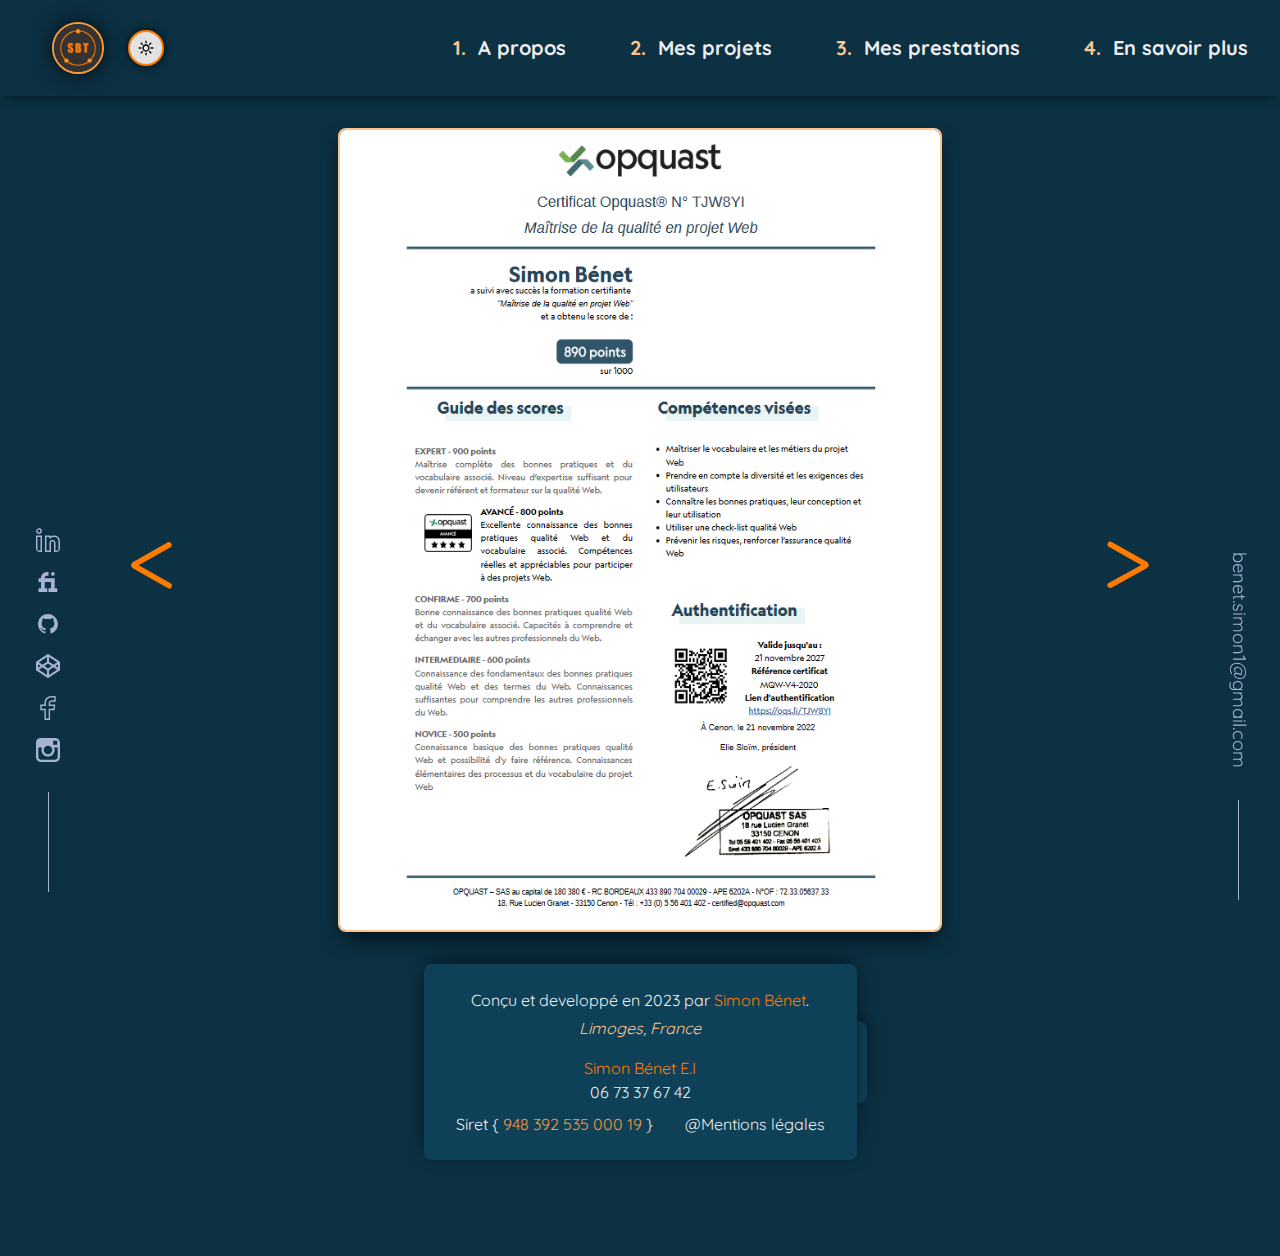
==== certification.html @ c2fa19e9 "gitignore" ====
<!DOCTYPE html>
<html lang="fr">
<head>
    <meta charset="UTF-8">
    <meta http-equiv="X-UA-Compatible" content="IE=edge">
    <meta name="viewport" content="width=device-width, initial-scale=1.0">
    <title>Mes certifications</title>
    <meta name="description" content="Cette page contient toutes les certifications de Simon Bénet">
    
    <meta name="copyright" content="Simon Bénet">
    <meta name="author" content="Simon Bénet">

    <!-- // ---- OG---- // -->

    <meta property="og:type" content="website">
    <meta property="og:url" content="https://simonbenet.com">
    <meta property="og:site_name" content="Simon Bénet">
    <meta property="og:title" content="Simon Bénet">
    <meta property="og:description" content="Simon Bénet, is a developer of responsive, referenced and accessible web apps with modern and creative designs">
    <meta property="og:locale" content="en">
    <meta property="og:image" content="https://simonbenet.com/img/og_index_page.png">
    
    <!-- // ---- Favicons---- // -->

    <link rel="apple-touch-icon" sizes="180x180" href="/apple-touch-icon.png">
    <link rel="icon" type="image/png" sizes="32x32" href="/favicon-32x32.png">
    <link rel="icon" type="image/png" sizes="16x16" href="/favicon-16x16.png">
    <link rel="manifest" href="/site.webmanifest">
    <link rel="mask-icon" href="/safari-pinned-tab.svg" color="#5bbad5">
    <meta name="msapplication-TileColor" content="#da532c">
    <meta name="theme-color" content="#ffffff">

    <!-- // ---- ScriptJs ---- // -->
    
    <script src="assets/js/persistantColorMode.js" defer></script>
    <script src="assets/js/certificationSlider.js" defer></script>
    <script src="assets/js/progressionScrollBar.js" defer></script>
    
    <!-- // ---- Favicons ---- // -->
    
    <!-- // ---- Stylesheet ---- // -->

    <link rel="stylesheet" href="./assets/css/styles.min.css">
    <link href="https://fonts.googleapis.com/css?family=Quicksand:300,500" rel="stylesheet">
</head>
<body id="certificationBody" class="dark">

<!-- // ---- Application Header ---- // -->

<header id="mainHeader" class="default">
    <div id="logoContainer">
        <div id="logo"><a href="/index.html#homeSection" title="lien d'acces rapide à la section 'Accueil'"><img src="/assets/img/pp+logo/SBT.png" alt=""></a></div>
    </div>    
    <div id="dotContainer">
        <span id="darkMode" class="headerActionSpanDot colorModeSpan noActive" title="Mode nuit"><img class="day-nightImg noActive" src="/assets/img/svg/moon.svg" alt="Icone lune au format svg"></span> 
        <span id="lightMode" class="headerActionSpanDot colorModeSpan active" title="Mode jour"><img class="day-nightImg" src="/assets/img/svg/sun.svg" alt="Icone soleil au format svg"></span>
        </div>
    </div>

<!-- // ---- Application Navbar ---- // -->

    <nav id="navbar" class="dark">
        <a id="navbarA1" class="navLink" href="/index.html#aboutSection" title="lien d'accès rapide à la section 'a propos'"><span class="navbarSpan1">1.<span class="navbarSpan2">A propos</span><img id="aboutIcon" class="navIcon" src="/assets/img/svg/about.svg" alt="Icone 'à propos' au format svg"></span></a>
        <a id="navbarA2" class="navLink" href="/index.html#workSection" title="lien d'accès rapide à la section 'projets'"><span class="navbarSpan1">2.<span class="navbarSpan2">Mes projets</span><img id="checkIcon" class="navIcon" src="/assets/img/svg/check.svg" alt="Icone 'mes projets' au format svg"></span></a>
        <a id="navbarA3" class="navLink" href="/index.html#serviceSection" title="lien d'accès rapide à la section 'prestations'"><span class="navbarSpan1">3.<span class="navbarSpan2">Mes prestations</span><img id="handshakeIcon" class="navIcon" src="/assets/img/svg/handgear.svg" alt="Icone 'mes prestations' au format svg"></span></a>
        <a id="navbarA4" class="navLink" href="/index.html#moreSection" title="lien d'accès rapide à la section 'en savoir plus'"><span class="navbarSpan1">4.<span class="navbarSpan2">En savoir plus</span><img id="moreIcon" class="navIcon" src="/assets/img/svg/more.svg" alt="Icone 'en savoir plus' au format svg"></span></a>
    </nav>
                       
<!-- // ---- Application Scroll Progression Bar ---- // -->

<div id="progressionScrollBar"></div>

</header>

<!-- // ---- Application Certification section ---- // -->

    <section id="certificationSliderSection">
        <div id="certificationContainer">
            <div id="leftDirectionContainer" class="slideDirectionContainer">
                <div id="leftDirection" onclick="certificationSlideChange(-1)">&lt;</div>
            </div>
            <!-- // ---- Opquast ---- // -->
            
            <img id="certificationFirstSlide" class="certificationImg" src="/assets/img/certification/opquast.png" alt="certification OPQUAST au format png">

            <!-- // ---- Web responsive ---- // -->
            <img class="certificationImg" src="/assets/img/certification/webResponsive.png" alt="certification FreeCodeCamp 'web responsive' au format png">

            <div id="rightDirectionContainer" class="slideDirectionContainer">
                <div id="rightDirection" onclick="certificationSlideChange(1)">&gt;</div>
            </div>
        </div>
    </section>

<!-- // ---- Application left SideNav ---- // -->
    <div id="leftSideNav" class="certificationLeftSideNav">
        <ul>
            <li class="socialLink">
                <a href="https://www.linkedin.com/in/simon-b%C3%A9net/" title="Lien vers mon profil linkedin">
                    <img src="/assets/img/svg/linkedin.svg" alt="logo linkedin au format svg">
                </a>
            </li>
            <li class="socialLink">
                <a href="" title="Lien vers mon profil fiverr">
                    <img src="/assets/img/svg/fiverr.svg" alt="logo fiverr au format svg">
                </a>
            </li>
            <li class="socialLink">
                <a href="https://github.com/SimonBnt" title="Lien vers mon profil github">
                    <img src="/assets/img/svg/github.svg" alt="logo github au format svg">
                </a>
            </li>
            <li class="socialLink">
                <a href="https://codepen.io/MrDisco" title="Lien vers mon profil codepen">
                    <img src="/assets/img/svg/codepen.svg" alt="logo codepen au format svg">
                </a>
            </li>
            <li class="socialLink">
                <a href="" title="Lien vers mon profil facebook">
                    <img src="/assets/img/svg/facebook.svg" alt="logo facebook au format svg">
                </a>
            </li>
            <li class="socialLink">
                <a href="" title="Lien vers mon profil instagram">
                    <img src="/assets/img/svg/instagram.svg" alt="logo instagram au format svg">
                </a>
            </li>
        </ul>
    </div>

<!-- // ---- Application right SideNav ---- // -->

    <div id="rightSideNav">
        <div id="mailContainer">
            <a href="mailto:simon.benet@gmail.com" rel="noopener noreferrer" target="_blank" title="Envoyer un mail">benet.simon1@gmail.com</a>
        </div>
    </div>

<!-- // ---- Application Footer ---- // -->

<footer class="default" id="footerScrollEvent">
    <div id="footerContentContainer">
        <div id="specContainer">
            <ul>
                <li><img src="/assets/img/svg/html.svg" alt="html 5 svg icone"></li>
                <li><img src="/assets/img/svg/sass.svg" alt="sass svg icone"></li>
                <li><img src="/assets/img/svg/javascript.svg" alt="javascript svg icone"></li>
            </ul>
        </div>
        <p>Conçu et developpé en <time>2023 </time>par <strong>Simon Bénet</strong>.</p>
        <address>Limoges, France</address>
        <p id="companyName">Simon Bénet E.I</p>
        <p>06 73 37 67 42</p>
        <div id="information">
            <a id="siret" href="#" rel="noopener noreferrer" target="_blank" title="Voir ma fiche d'établissement google">Siret { <strong>948 392 535 000 19</strong> }</a>
            <a id="legalNotice" href="/frLegalNotice.html" rel="noopener noreferrer" target="_blank" title="Voir les mentions légales">@Mentions légales</a>
        </div>
    </div>
</footer>
</body>
---- assets/css/styles.min.css ----
html,body,div,span,object,iframe,h1,h2,h3,h4,h5,h6,p,blockquote,pre,abbr,address,cite,code,del,dfn,em,img,ins,kbd,q,samp,small,strong,sub,sup,var,b,i,dl,dt,dd,ol,ul,li,fieldset,form,label,legend,table,caption,tbody,tfoot,thead,tr,th,td,article,aside,canvas,details,figcaption,figure,footer,header,hgroup,menu,nav,section,summary,time,mark,audio,video{margin:0;padding:0;border:0;outline:0;font-size:100%;vertical-align:baseline;background:rgba(0,0,0,0)}body{line-height:1}article,aside,details,figcaption,figure,footer,header,hgroup,menu,nav,section{display:block}nav ul{list-style:none}blockquote,q{quotes:none}blockquote:before,blockquote:after,q:before,q:after{content:none}a{margin:0;padding:0;font-size:100%;vertical-align:baseline;background:rgba(0,0,0,0)}ins{background-color:#ff9;color:#000;text-decoration:none}mark{background-color:#ff9;color:#000;font-style:italic;font-weight:bold}del{text-decoration:line-through}abbr[title],dfn[title]{border-bottom:1px dotted;cursor:help}table{border-collapse:collapse;border-spacing:0}hr{display:block;height:1px;border:0;border-top:1px solid #ccc;margin:1em 0;padding:0}input,select{vertical-align:middle}img{max-width:100%}html{scroll-behavior:smooth;-ms-overflow-style:none;scrollbar-width:none}html::-webkit-scrollbar{display:none}html body{font-family:"Quicksand",sans-serif,"proxima nova light","Helvetica Neue",Helvetica,Arial,serif}html body h1,html body h2,html body h3{font-weight:500}@media(min-width: 1025px){html body button{cursor:pointer}}html body strong{font-weight:normal}.dark{background-color:#0b3143}#mainHeader{display:grid;grid-template-columns:1fr 1fr;align-items:center;justify-content:center;position:fixed;top:0;width:100%;height:4rem;box-shadow:0px 5px 20px -5px rgba(1,3,5,.8);font-weight:bold;z-index:1000;transition:top .6s;background-color:#0b3143}@media(min-width: 1025px){#mainHeader{grid-template-columns:.5fr 3.5fr 4fr;box-shadow:0px 4px 10px -5px rgba(1,3,5,.8);height:6rem}}#mainHeader #logoContainer{margin-left:.5rem}@media(min-width: 1025px){#mainHeader #logoContainer{margin-left:3.25rem}}#mainHeader #logoContainer #logo{border-radius:50%;height:3rem;width:3rem;display:flex;justify-content:center;align-items:center;box-shadow:0 0 20px .1px rgba(1,3,5,.8);transition:.6s;border:solid 2px #ff9735}#mainHeader #logoContainer #logo a{cursor:auto;text-decoration:none}@media(min-width: 1025px){#mainHeader #logoContainer #logo a{cursor:pointer}}#mainHeader #logoContainer #logo a img{border-radius:100%;display:block}#mainHeader #dotContainer{display:flex;justify-content:end;align-items:center;margin:0 1rem}@media(min-width: 1025px){#mainHeader #dotContainer{justify-content:start}}#mainHeader #dotContainer .headerActionSpanDot{margin-left:.5rem;margin-right:.25rem;border-radius:50%;height:2rem;width:2rem;display:flex;justify-content:center;align-items:center;box-shadow:0 0 10px .1px rgba(1,3,5,.8);border:solid 2px #ff7b00;transition:.6s;background-color:#333}#mainHeader #dotContainer .headerActionSpanDot .day-nightImg{width:1rem}@media(min-width: 1025px){#mainHeader #dotContainer .headerActionSpanDot{margin-right:1rem}#mainHeader #dotContainer .headerActionSpanDot:hover{cursor:pointer;background-color:#ff9735;transition:.6s}}#mainHeader #dotContainer #enMode{display:grid;place-items:center}#mainHeader #dotContainer #enMode a{text-decoration:none}#mainHeader #dotContainer #enMode a img{width:24px;display:block}#mainHeader #dotContainer #frMode a{text-decoration:none}#mainHeader #dotContainer #frMode a img{width:24px;display:block}#mainHeader #dotContainer #lightMode.active{background-color:#e2e2e2;transition:.6s}@media(min-width: 1025px){#mainHeader #dotContainer #lightMode.active:hover{transition:.6s;background-color:#ff9735}}#mainHeader #dotContainer #lightMode.noActive{display:none}#mainHeader #dotContainer #darkMode.noActive{display:none;background-color:#2e2e2e}@media(min-width: 1025px){#mainHeader #dotContainer #darkMode.noActive:hover{transition:.6s;background-color:#ff9735}}#mainHeader #dotContainer #darkMode.active{display:flex}#mainHeader #progressionScrollBar{display:none}@media(min-width: 1025px){#mainHeader #progressionScrollBar{display:block;height:2px;width:0px;position:fixed;align-self:last baseline;background:linear-gradient(to left, #fdc48e, #ff9735, #ff7b00)}}.light #mainHeader{background-color:#333}.light #mainHeader #logoContainer #logo{border:solid 2px #ff9735;background-color:#333;color:#ff7b00}@media(min-width: 1025px){.light #mainHeader #logoContainer #logo:hover{background-color:#9c9c9c}}.light #mainHeader #logoContainer #logo a{color:#ff7b00;transition:.6s}.light #mainHeader #logoContainer #logo a:hover{color:#fafafa}.light #mainHeader #dotContainer .headerActionSpanDot{background-color:#333;color:#ff7b00;border:solid 2px #ff9735;transition:.6s}@media(min-width: 1025px){.light #mainHeader #dotContainer .headerActionSpanDot:hover{background-color:#9c9c9c;color:#fafafa}}.light #mainHeader #dotContainer #enMode a{color:#ff7b00}.light #mainHeader #dotContainer #frMode a{color:#ff7b00}.light #mainHeader #dotContainer #lightMode.active{background-color:#e2e2e2;transition:.6s}@media(min-width: 1025px){.light #mainHeader #dotContainer #lightMode.active:hover{background-color:#ff9735;transition:.6s}}.light #mainHeader #dotContainer #darkMode.active{transition:.6s}.light #mainHeader #dotContainer #darkMode.noActive{background-color:#2e2e2e}@media(min-width: 1025px){.light #mainHeader #dotContainer #darkMode.noActive:hover{background-color:#ff9735}}.light #mainHeader #navbar{background-color:#333}.light #mainHeader #navbar .navbarSpan1{color:#fdc48e}main{padding:0 2rem}@media(min-width: 1025px){main{padding:inherit}}main .defaultSection{box-shadow:0 10px 20px -10px rgba(1,3,5,.8);border-radius:.5rem;padding:1rem 1rem 2rem 1rem;margin-bottom:4rem;background-color:#0e4158;position:relative}@media(min-width: 1025px){main .defaultSection{box-shadow:none;background-color:inherit;margin-right:5%;margin-left:5%}}@media(min-width: 1440px){main .defaultSection{margin-right:10%;margin-left:10%}}@media(min-width: 1920px){main .defaultSection{margin-right:15%;margin-left:15%}}main .defaultSection::before{content:"";position:absolute;top:0;right:0;border:20px solid rgba(0,0,0,0);border-top:20px solid #ff9735;border-right:20px solid #ff9735;border-top-right-radius:.25rem}main .defaultSection .headerSection{margin-bottom:1rem;background-color:#0e4158}@media(min-width: 1025px){main .defaultSection .headerSection{margin-bottom:2rem;background-color:inherit}}main .defaultSection .headerSection .sectionH2{font-size:1.5rem;display:flex;justify-content:left;align-items:center;gap:1rem;margin-bottom:1rem;color:#eee}@media(min-width: 768px){main .defaultSection .headerSection .sectionH2{padding-left:2rem}}@media(min-width: 1025px){main .defaultSection .headerSection .sectionH2{font-size:2.5rem;padding-left:4rem}}main .defaultSection .headerSection .sectionH2 .categoryNumber{font-size:1.25rem;color:#ff9735}@media(min-width: 1025px){main .defaultSection .headerSection .sectionH2 .categoryNumber{font-size:1.75rem}}main .defaultSection .headerSection .sectionH2 .categoryDecoration{display:none;height:1px;background-color:#a8b2d1}@media(min-width: 768px){main .defaultSection .headerSection .sectionH2 .categoryDecoration{display:block;width:40%}}@media(min-width: 1025px){main .defaultSection .headerSection .sectionH2 .categoryDecoration{width:50%}}main .defaultSection .sectionP{font-size:1.25rem;line-height:1.75rem;color:#eee}@media(min-width: 1025px){main .defaultSection .sectionP{font-size:1.75rem;line-height:2.25rem}}main .defaultSection .mep::first-letter{margin-left:2rem}main #homeSection::after{content:"";position:absolute;bottom:0;left:0;border:20px solid rgba(0,0,0,0);border-bottom:20px solid #ff9735;border-left:20px solid #ff9735;border-bottom-left-radius:.25rem}main a{text-decoration:none}@media(min-width: 1025px){main a{cursor:pointer}}main .contentA{position:relative}main .contentA strong img{transform:translateY(6px);width:26px;height:26px;padding:0}main .contentA::after{content:"";position:absolute;width:100%;transform:scaleX(0);height:2px;bottom:0;left:0;transform-origin:bottom right;transition:transform .6s ease-out;background-color:#ff9735}main .contentA:hover{transition:.4s;color:#ff9735}main .contentA:hover::after{transform:scaleX(1);transform-origin:bottom left}main strong{color:#fdc48e}main .modalA strong{border:1px solid #ff9735;color:#c26e20 !important}.light{background-color:#fafafa}.light #main{background-color:#fafafa}.light #main .defaultSection{background-color:#fafafa}@media(min-width: 1025px){.light #main .defaultSection{background-color:#fafafa}}.light #main .defaultSection .headerSection{background-color:#fafafa}@media(min-width: 1025px){.light #main .defaultSection .headerSection{background-color:inherit}}.light #main .defaultSection .headerSection h2{color:#333}.light #main .defaultSection .headerSection .categoryNumber{color:#ff9735}.light #main .defaultSection .headerSection .categoryDecoration{background-color:#333}.light #main .defaultSection .sectionP{color:#333}.light #main .defaultSection .contentA::after{background-color:#ff9735}.light #main .defaultSection .contentA:hover{color:#ff9735}.light #main .defaultSection strong{color:#c26e20}.light #main .defaultSection::before{border-top:20px solid #333;border-right:20px solid #333}.light #main #homeSection::after{border-bottom:20px solid #333;border-left:20px solid #333}footer.default{padding:0 2rem;margin:0 1rem;margin-bottom:6rem !important;margin-top:2rem;text-align:center;line-height:1.5rem;display:flex;justify-content:center;align-items:center}footer.default #footerContentContainer{padding:.5rem;box-shadow:0px -5px 20px -5px rgba(1,3,5,.8);border-radius:.5rem;background-color:#0e4158}@media(min-width: 768px){footer.default #footerContentContainer{padding:1rem 1.5rem}}@media(min-width: 1025px){footer.default #footerContentContainer{position:relative;padding:1.5rem 2rem;display:flex;flex-direction:column;justify-content:center;align-items:center}footer.default #footerContentContainer:hover #specContainer{right:-150px;transition:1s}}footer.default #footerContentContainer p{color:#eee}footer.default #footerContentContainer p strong{color:#ff7b00}footer.default #footerContentContainer address{margin-top:.25rem;color:#fdc48e}footer.default #footerContentContainer #specContainer ul{display:flex;justify-content:center;align-items:center;gap:1rem}footer.default #footerContentContainer #specContainer li{list-style:none}footer.default #footerContentContainer #specContainer li img{width:32px;height:32px}@media(min-width: 1025px){footer.default #footerContentContainer #specContainer{position:absolute;display:grid;place-items:center;height:50px;box-shadow:0px -5px 20px -5px rgba(1,3,5,.8);border-radius:.5rem;padding:1rem;right:-10px;transition:1s;z-index:-1;background-color:#0e4158}}footer.default #footerContentContainer #companyName{margin-top:1rem;color:#ff7b00}footer.default #footerContentContainer #information{margin-top:.5rem}@media(min-width: 768px){footer.default #footerContentContainer #information{display:flex;gap:0 2rem}}footer.default #footerContentContainer #information #siret{color:#eee;text-decoration:none}footer.default #footerContentContainer #information #siret strong{color:#ff9735}@media(min-width: 1025px){footer.default #footerContentContainer #information #siret strong:hover{transition:.4s;color:#eee}}footer.default #footerContentContainer #information #legalNotice{color:#eee;text-decoration:none}@media(min-width: 1025px){footer.default #footerContentContainer #information #legalNotice:hover{transition:.4s;color:#ff9735}}footer.onScroll{margin-bottom:2rem}.light footer #footerContentContainer{background-color:#fafafa}.light footer #footerContentContainer #specContainer{background-color:#fafafa}.light footer #footerContentContainer p{color:#333}.light footer #footerContentContainer p strong{color:#ff7b00}.light footer #footerContentContainer address{color:#ff9735}.light footer #footerContentContainer #information #siret{color:#333}.light footer #footerContentContainer #information #siret strong{color:#ff9735}.light footer #footerContentContainer #information #siret strong:hover{color:#333}.light footer #footerContentContainer #information #legalNotice{color:#333}.light footer #footerContentContainer #information #legalNotice:hover{color:#ff9735}#homeSection{margin-top:5rem;position:relative;padding-bottom:5rem}@media(min-width: 1025px){#homeSection{margin-top:8rem;height:80lvh}}@media(min-width: 1440px){#homeSection{margin-top:8rem;padding-bottom:0}}@media(min-width: 1920px){#homeSection{margin-top:7.5%}}@media(min-height: 1920px){#homeSection{height:40lvh}}#homeSection #homeSectionTopRightCornerDecoration{position:absolute;top:0;right:0;border:20px solid rgba(0,0,0,0);border-top:20px solid #ff9735;border-right:20px solid #ff9735;border-top-right-radius:.25rem}#homeSection #homeSectionBottomLeftCornerDecoration{position:absolute;bottom:0;left:0;border:20px solid rgba(0,0,0,0);border-bottom:20px solid #ff9735;border-left:20px solid #ff9735;border-bottom-left-radius:.25rem}#homeSection #homeHeader{text-align:left;padding-left:0 !important}#homeSection #homeHeader #homeHeaderP{margin-left:2rem}#homeSection #homeHeader #mainH1{font-size:1.75rem;line-height:2.5rem;color:#ff9735}@media(min-width: 1025px){#homeSection #homeHeader #mainH1{font-size:3rem;line-height:4.5rem}}#homeSection #homeHeader #mainH2{font-size:2rem;color:#ff7b00}@media(min-width: 1025px){#homeSection #homeHeader #mainH2{padding-bottom:1rem;font-size:3.5rem;line-height:3rem;background:linear-gradient(to right, rgb(255, 123, 0) 20%, rgb(255, 151, 53) 40%, rgb(255, 204, 157) 100%);-webkit-background-clip:text;-moz-background-clip:text;background-clip:text;-webkit-text-fill-color:rgba(0,0,0,0);background-size:100%}}@media(min-width: 1025px){#homeSection #homePContainer{padding-bottom:0;display:grid;grid-template-columns:1fr 1fr}}#homeSection #homePContainer p{position:relative}#homeSection #homePContainer p #homeCTA{position:absolute;bottom:-60px;left:25%;right:25%;padding:0rem .5rem;border-radius:.25rem;text-align:center;border:solid #ff7b00 1px;color:#ff7b00}@media(min-width: 768px){#homeSection #homePContainer p #homeCTA{left:35%;right:35%;padding:.5rem}}@media(min-width: 1025px){#homeSection #homePContainer p #homeCTA{bottom:-100px;transition:.6s;background-color:#0e4158;padding:0}#homeSection #homePContainer p #homeCTA:hover{transition:.6s;background-color:#0b3143;border:solid 1px silver;color:silver}}@media(min-width: 1440px){#homeSection #homePContainer p #homeCTA{bottom:-50px}}@media(min-width: 1920px){#homeSection #homePContainer p #homeCTA{padding:.5rem;bottom:-150px}}#homeSection #homePContainer #pixelPPContainer{display:none}@media(min-width: 1025px){#homeSection #homePContainer #pixelPPContainer{display:block;position:relative}#homeSection #homePContainer #pixelPPContainer #ppImg{border:6px solid #ff9735;box-shadow:0px 10px 20px -5px rgba(1,3,5,.8);display:block;position:absolute;left:200px;top:20px;border-radius:.5rem}}@media(min-width: 1025px)and (min-width: 1025px){#homeSection #homePContainer #pixelPPContainer #ppImg{left:100px}}@media(min-width: 1025px)and (min-width: 1440px){#homeSection #homePContainer #pixelPPContainer #ppImg{left:200px}}#homeSection #scrollMouse{display:none}@media(min-width: 1025px){#homeSection #scrollMouse{border:solid #ff9735 2px;height:2.75rem;width:1.5rem;border-radius:.75rem;position:absolute;left:calc(50% - 1rem);display:block;bottom:75px}}@media(min-width: 1440px){#homeSection #scrollMouse{bottom:25px}}#homeSection #scrollMouse #scrollContainer{position:relative}#homeSection #scrollMouse #scrollContainer:before{background-color:#ff9735;position:absolute;content:"";display:block;height:.75rem;width:.25rem;border-radius:.5rem;top:.5rem;left:calc(50% - 2px);-webkit-animation-name:drop;-webkit-animation-timing-function:linear;-webkit-animation-iteration-count:infinite;-webkit-animation-play-state:running;-webkit-animation-delay:0s;-webkit-animation-duration:.8s;animation-name:drop;animation-timing-function:linear;animation-iteration-count:infinite;animation-play-state:running;animation-delay:0s;animation-duration:.8s}@-webkit-keyframes drop{0%{top:6px;opacity:.25}30%{top:9px;opacity:1}100%{top:20px;opacity:0}}@keyframes drop{0%{top:6px;opacity:.25}30%{top:9px;opacity:1}100%{top:20px;opacity:0}}.light #homeSection #homeSectionTopRightCornerDecoration{border-top:20px solid #333;border-right:20px solid #333}.light #homeSection #homeSectionBottomLeftCornerDecoration{border-bottom:20px solid #333;border-left:20px solid #333}.light #homeSection #homeHeader #mainH1{color:#ff9735}.light #homeSection #homeHeader #mainH2{color:#ff7b00}@media(min-width: 1025px){.light #homeSection #homeHeader #mainH2{background:linear-gradient(to right, rgb(255, 123, 0) 20%, rgb(255, 151, 53) 40%, #411f00 100%);background-clip:text;-webkit-background-clip:text;-moz-background-clip:text;background-size:100%;-webkit-text-fill-color:rgba(0,0,0,0)}}.light #homeSection #homePContainer #homeCTA{background-color:#333;border:solid 1px #ff7b00;color:#ff7b00}@media(min-width: 1025px){.light #homeSection #homePContainer #homeCTA:hover{border:solid #333 1px;color:#333;background-color:#eee}}.light #homeSection #homePContainer #pixelPPContainer #ppImg{border:6px solid #ff9735}.light #homeSection #scrollMouse{border:solid #333 2px}.light #homeSection #scrollMouse #scrollContainer:before{background-color:#333}#navbar{display:flex;position:fixed;bottom:0;width:100%;z-index:1000;box-shadow:0px -5px 20px -5px rgba(1,3,5,.8);height:4rem;transition:bottom .6s;background-color:#0b3143}@media(min-width: 1025px){#navbar{box-shadow:none;position:sticky;top:0}}#navbar .navLink{display:flex;justify-content:center;flex-direction:column;text-decoration:none;padding:.5rem 1.25rem .5rem 1.25rem;font-size:1.25rem;white-space:nowrap}@media(min-width: 768px){#navbar .navLink{padding:1rem 4rem 1rem 4rem}}@media(min-width: 1025px){#navbar .navLink{padding:1rem 2rem 1rem 2rem}}@media(min-width: 1440px){#navbar .navLink{padding:1rem 4rem 1rem 4rem}}#navbar .navbarSpan1{display:flex;align-items:center;justify-content:center;gap:.75rem;color:#fdc48e}#navbar .navbarSpan1 .navbarSpan2{display:none;color:#eee}@media(min-width: 1025px){#navbar .navbarSpan1 .navbarSpan2{display:inline-block;position:relative}#navbar .navbarSpan1 .navbarSpan2::after{content:"";position:absolute;width:100%;transform:scaleX(0);height:2px;bottom:0;left:0;background-color:#ff9735;transform-origin:bottom right;transition:transform .6s ease-out}#navbar .navbarSpan1 .navbarSpan2:hover{color:#ff9735;transition:.4s}#navbar .navbarSpan1 .navbarSpan2:hover::after{transform:scaleX(1);transform-origin:bottom left}}#navbar .navbarSpan1 #aboutIcon{width:2.5rem;height:2.5rem}#navbar .navbarSpan1 #checkIcon{width:2rem;height:2rem}#navbar .navbarSpan1 #handshakeIcon{width:2.5rem;height:2.5rem}#navbar .navbarSpan1 #moreIcon{width:2rem;height:2rem}@media(min-width: 1025px){#navbar .navbarSpan1 .navIcon{display:none}}.openModal{text-decoration:underline #ff9735 2px;text-decoration-style:dotted}.openModal strong{font-weight:bolder;color:#ff9735}@media(min-width: 1025px){.openModal strong:hover{cursor:pointer}}.modal{z-index:2000;position:fixed;display:flex;background-color:rgba(0,0,0,.7);top:0;bottom:0;right:0;left:0}.modal .modalContainer{background-color:#fff;max-width:90dvw;max-height:80dvh;overflow-x:hidden;margin:auto;flex:1;border:solid #333 2px;border-radius:.5rem;position:relative;text-align:center}@media(min-width: 768px){.modal .modalContainer{max-width:80dvw}}@media(min-width: 1025px){.modal .modalContainer{max-width:40dvw}}.modal .modalContainer .modalHeader{background-color:#0b3143;padding:2rem 0;position:relative}@media(min-width: 768px){.modal .modalContainer .modalHeader{padding:1rem 0}}.modal .modalContainer .modalHeader .closeModalBtn{position:absolute;background-color:unset;border:none;top:0;right:.5rem;color:#ff7b00;font-size:1.5rem;font-weight:bold;text-align:right}@media(min-width: 1025px){.modal .modalContainer .modalHeader .closeModalBtn{cursor:pointer}.modal .modalContainer .modalHeader .closeModalBtn:hover{color:silver}}.modal .modalContainer .modalHeader .modalTitle{color:#fdc48e;font-size:1.5rem}@media(min-width: 768px){.modal .modalContainer .modalHeader .modalTitle{font-size:2rem}}@media(min-width: 1025px){.modal .modalContainer .modalHeader .modalTitle{font-size:2.5rem}}.modal .modalContainer .mainContainer{display:flex;place-content:center;flex-direction:column;gap:1rem 0;margin:1rem 1rem;font-weight:bolder;line-height:1.25rem}.modal .modalContainer #vptcsMainContainer{display:flex;justify-content:center;align-items:center}.modal .modalContainer #vptcsMainContainer .vptcsContainer{display:grid;gap:1rem}.modal .modalContainer #vptcsMainContainer .vptcsContainer .vptcsMaj{color:#ff9735;font-size:1.5rem;padding-top:1rem}.modal .modalContainer #vptcsMainContainer .vptcsContainer p{color:#333;margin:0 1rem;font-weight:bold}.modal .modalContainer #vptcsMainContainer .vptcsContainer .vptcsMiniP{font-size:1rem;font-weight:lighter}.modal .modalContainer .modalAContainer{padding:.5rem;border:2px solid #333;border-radius:.5rem;width:fit-content;margin:1rem auto}.modal .modalContainer .modalAContainer .modalA{margin:0 auto;width:64px;height:64px;color:#333}.modal .modalContainer .modalAContainer img{width:20px;height:20px}.modal .modalContainer .modalFooter{background-color:#0b3143;padding:1rem 0}.modal .modalContainer .modalFooter .bottomCloseModalBtn{all:unset;border:2px solid #ff9735;border-radius:.5rem;color:#ff9735;padding:.5rem;font-weight:bold}@media(min-width: 1025px){.modal .modalContainer .modalFooter .bottomCloseModalBtn{cursor:pointer}.modal .modalContainer .modalFooter .bottomCloseModalBtn:hover{background-color:#115270;color:silver;border:2px solid silver}}.light .openModal{text-decoration:underline #411f00 2px;text-decoration-style:dotted}.light .openModal strong{color:#411f00 !important}.light .modal{background-color:rgba(0,0,0,.8)}.light .modal .modalContainer{background-color:#fff;border:solid 2px #ff7b00}.light .modal .modalContainer .modalHeader{background-color:#333}.light .modal .modalContainer .modalHeader .closeModalBtn{color:#ff7b00}@media(min-width: 1025px){.light .modal .modalContainer .modalHeader .closeModalBtn:hover{color:silver}}.light .modal .modalContainer .modalHeader .modalTitle{color:#ff9735}.light .modal .modalContainer #vptcsMainContainer .vptcsContainer .vptcsMaj{color:#ff9735}.light .modal .modalContainer #vptcsMainContainer .vptcsContainer p{color:#333}.light .modal .modalContainer .modalAContainer{border:2px solid #333}.light .modal .modalContainer .modalAContainer .modalA{color:#333}.light .modal .modalContainer .modalFooter{background-color:#333}.light .modal .modalContainer .modalFooter .bottomCloseModalBtn{border:2px solid #ff9735;color:#ff9735}@media(min-width: 1025px){.light .modal .modalContainer .modalFooter .bottomCloseModalBtn:hover{background-color:silver;color:#333;border:2px solid #eee}}#leftSideNav ul{display:flex;justify-content:center;align-items:center;margin:0 2rem;border-radius:1rem;padding:.5rem 0}@media(min-width: 1440px){#leftSideNav ul{padding:.5rem 0}}#leftSideNav ul .socialLink{list-style:none}#leftSideNav ul .socialLink a{margin:0 .5rem}#leftSideNav ul .socialLink a img{width:32px;height:32px}@media(min-width: 768px){#leftSideNav{margin-left:12rem;margin-right:12rem}}@media(min-width: 1025px){#leftSideNav{margin:0;padding-left:1.5rem;position:fixed;z-index:1000;bottom:0;left:0;overflow-x:hidden;overflow-y:hidden}#leftSideNav ul{display:inline-block;border-radius:inherit;border-top-right-radius:1rem;border-top-left-radius:1rem;margin:0}#leftSideNav ul::after{display:block;content:"";width:1px;height:100px;margin:0 auto;margin-top:1.25rem;background-color:#a8b2d1}#leftSideNav ul .socialLink{padding:.25rem 0;list-style:none}#leftSideNav ul .socialLink a img{width:24px;height:24px;padding:.25rem .25rem;transform:translateY(0px);transition:.4s;border-radius:.5rem}}@media(min-width: 1025px)and (min-width: 1025px){#leftSideNav ul .socialLink a img{width:18px;height:18px}}@media(min-width: 1025px)and (min-width: 1025px){#leftSideNav ul .socialLink a img{width:24px;height:24px}}@media(min-width: 1025px){#leftSideNav ul .socialLink a img:hover{transform:translateY(-4px);transition:.4s;background-color:#156d96}}@media(min-width: 1440px){#leftSideNav{padding-left:3rem}}.light #leftSideNav ul{background-color:#333}@media(min-width: 1025px){.light #leftSideNav ul::after{background-color:#a8b2d1}.light #leftSideNav .socialLink a img:hover{background-color:#1f1f1f}}#aboutSection #infoContainer{position:relative}@media(min-width: 1025px){#aboutSection #infoContainer{display:grid;grid-template-columns:1fr 1fr;gap:8rem;place-items:center}}#aboutSection #infoContainer #speechContainer{position:relative;overflow:hidden;height:320px}@media(min-width: 1025px){#aboutSection #infoContainer #speechContainer{margin-bottom:4rem;height:280px}}#aboutSection #infoContainer #speechContainer::before{content:"";position:absolute;bottom:0;left:0;width:100%;height:100px;background:linear-gradient(transparent, #0e4158)}@media(min-width: 768px){#aboutSection #infoContainer #speechContainer::before{display:none}}@media(min-width: 1025px){#aboutSection #infoContainer #speechContainer::before{display:block;background:linear-gradient(transparent, #0B3143)}}#aboutSection #infoContainer #readMoreBtnEnVersion,#aboutSection #infoContainer #readMoreBtnFrVersion{all:unset;border:solid #ff7b00 1px;border-radius:.25rem;padding:.5rem;margin:0 30%;font-weight:bold;background:#0e4158;color:#ff7b00;text-align:center;display:inline-block}@media(min-width: 768px){#aboutSection #infoContainer #readMoreBtnEnVersion,#aboutSection #infoContainer #readMoreBtnFrVersion{display:none}}@media(min-width: 1025px){#aboutSection #infoContainer #readMoreBtnEnVersion,#aboutSection #infoContainer #readMoreBtnFrVersion{display:block;margin-left:18%;position:absolute;bottom:0;left:0;cursor:pointer}#aboutSection #infoContainer #readMoreBtnEnVersion:hover,#aboutSection #infoContainer #readMoreBtnFrVersion:hover{transition:.6s;background-color:#0b3143;border:solid 1px silver;color:silver}}#aboutSection #infoContainer.active #speechContainer{height:auto}#aboutSection #infoContainer.active #speechContainer::before{display:none}#aboutSection #infoContainer #ppContainer{display:none}@media(min-width: 1025px){#aboutSection #infoContainer #ppContainer{display:block;grid-area:1/2;border:solid #ff9735 8px;border-radius:.75rem;width:fit-content}}#aboutSection #infoContainer #ppContainer #pp{transform:translate(-20px, -20px);border-radius:.25rem;transition:.2s ease-in}#aboutSection #infoContainer #ppContainer #pp:hover{display:block;transform:translate(0, 0);transition:.2s ease-in}#aboutSection #grades-skillsMainContainer{margin-top:2rem;border-radius:.5rem;display:grid;gap:3rem;background-color:#0e4158}@media(min-width: 1025px){#aboutSection #grades-skillsMainContainer{grid-template-columns:1fr 1fr;gap:2rem;background-color:#0b3143}}#aboutSection #grades-skillsMainContainer .grades-skillsContainer{box-shadow:0px 10px 20px -5px rgba(1,3,5,.8);display:grid;place-items:center;font-size:1.5rem;border-radius:.5rem;color:#eee;background-color:#115270}#aboutSection #grades-skillsMainContainer .grades-skillsContainer h3{margin:2rem 0;color:#ff9735}@media(min-width: 1025px){#aboutSection #grades-skillsMainContainer .grades-skillsContainer h3{font-size:2rem}}#aboutSection #grades-skillsMainContainer .grades-skillsContainer .grades-skills{border-radius:.25rem}#aboutSection #grades-skillsMainContainer .grades-skillsContainer .grades-skills a{color:#fdc48e}#aboutSection #grades-skillsMainContainer .grades-skillsContainer .grades-skills ul li{list-style:none;font-size:1.25rem}#aboutSection #grades-skillsMainContainer .grades-skillsContainer .grades-skills ul li .skillsIcons{background-color:#0e4158;border:solid 1px #fdc48e;box-shadow:0px 10px 20px -5px rgba(1,3,5,.8);padding:.5rem;border-radius:.25rem;margin:.5rem;width:32px;height:32px}@media(min-width: 1025px){#aboutSection #grades-skillsMainContainer .grades-skillsContainer .grades-skills ul li .skillsIcons{width:48px;height:48px}#aboutSection #grades-skillsMainContainer .grades-skillsContainer .grades-skills ul li .skillsIcons:hover{background-color:#156d96}}@media(min-width: 1025px){#aboutSection #grades-skillsMainContainer .grades-skillsContainer .grades-skills{margin-bottom:2rem}}#aboutSection #grades-skillsMainContainer .grades-skillsContainer #skills{display:grid;grid-template-columns:1fr 1fr;gap:.5rem}@media(min-width: 768px){#aboutSection #grades-skillsMainContainer .grades-skillsContainer #skills{gap:2rem}}@media(min-width: 1025px){#aboutSection #grades-skillsMainContainer .grades-skillsContainer #skills{gap:.5rem}}#aboutSection #grades-skillsMainContainer .grades-skillsContainer #certification ul li{background-color:#0e4158;border:solid 1px #ff9735;box-shadow:0px 10px 20px -5px rgba(1,3,5,.8);margin:1rem 2rem;padding:.5rem;border-radius:.25rem;text-align:center}@media(min-width: 1025px){#aboutSection #grades-skillsMainContainer .grades-skillsContainer #certification ul li:hover{background-color:#156d96}}#aboutSection #grades-skillsMainContainer .grades-skillsContainer #certificationLink{color:#333;border:solid #ff7b00 1px;color:#ff7b00;background-color:#0e4158;border-radius:.25rem;padding:.5rem;margin:2rem 2rem 0 2rem;transition:.6s;text-align:center}@media(min-width: 1025px){#aboutSection #grades-skillsMainContainer .grades-skillsContainer #certificationLink{margin:auto auto}#aboutSection #grades-skillsMainContainer .grades-skillsContainer #certificationLink:hover{background-color:#0b3143;border:solid 1px silver;color:silver}}#aboutSection #grades-skillsMainContainer #skillsContainer,#aboutSection #grades-skillsMainContainer #gradesContainer{padding-bottom:2rem;position:relative}@media(min-width: 1025px){#aboutSection #grades-skillsMainContainer #skillsContainer,#aboutSection #grades-skillsMainContainer #gradesContainer{padding-bottom:0}}#aboutSection #formationCard{display:none}#aboutSection #skillCard{display:none}.light #aboutSection #infoContainer #speechContainer::before{background:linear-gradient(transparent, white)}.light #aboutSection #infoContainer #readMoreBtnEnVersion,.light #aboutSection #infoContainer #readMoreBtnFrVersion{border:solid #ff7b00 1px;background:#333;color:#ff7b00}@media(min-width: 1025px){.light #aboutSection #infoContainer #readMoreBtnEnVersion:hover,.light #aboutSection #infoContainer #readMoreBtnFrVersion:hover{background-color:#eee;border:solid 1px #333;color:#333}}.light #aboutSection #grades-skillsMainContainer{background-color:inherit}.light #aboutSection #grades-skillsMainContainer .grades-skillsContainer{color:#333;background-color:#ececec}.light #aboutSection #grades-skillsMainContainer .grades-skillsContainer h3{color:#ff9735}.light #aboutSection #grades-skillsMainContainer .grades-skillsContainer .grades-skills a{color:#c26e20}.light #aboutSection #grades-skillsMainContainer .grades-skillsContainer .grades-skills ul li .skillsIcons{border:solid 1px #333;box-shadow:0px 10px 20px -5px rgba(1,3,5,.8);background-color:silver}@media(min-width: 1025px){.light #aboutSection #grades-skillsMainContainer .grades-skillsContainer .grades-skills ul li .skillsIcons:hover{background-color:#fff}}.light #aboutSection #grades-skillsMainContainer .grades-skillsContainer #certification ul li{background-color:silver;border:solid 1px #333;box-shadow:0px 10px 20px -5px rgba(1,3,5,.8)}@media(min-width: 1025px){.light #aboutSection #grades-skillsMainContainer .grades-skillsContainer #certification ul li:hover{background-color:#fff}}.light #aboutSection #grades-skillsMainContainer .grades-skillsContainer #certificationLink{background-color:#333;border:solid 1px #ff7b00;color:#ff7b00}@media(min-width: 1025px){.light #aboutSection #grades-skillsMainContainer .grades-skillsContainer #certificationLink:hover{border:solid #333 1px;color:#333;background-color:#fff}}#workSection #workHeader{margin-bottom:0 !important}#workSection #workP{margin-bottom:1rem}@media(min-width: 768px){#workSection #workP{margin-top:2rem;margin-bottom:2rem}}#workSection #mainWorksContainer{display:grid;place-items:center;gap:2rem 0rem}@media(min-width: 768px){#workSection #mainWorksContainer{gap:2rem 2rem}}@media(min-width: 1025px){#workSection #mainWorksContainer{box-shadow:0px -5px 20px -5px rgba(1,3,5,.8);grid-template-columns:1fr 1fr;grid-template-rows:1fr 1fr;border-radius:.5rem;padding-top:2rem;background-color:#115270}}@media(min-width: 1440px){#workSection #mainWorksContainer{margin-right:10%;margin-left:10%}}#workSection #mainWorksContainer .workContainer{position:relative;box-shadow:0 10px 20px -5px rgba(1,3,5,.8);border-radius:.5rem;max-width:260px;overflow-x:hidden;border:solid 2px #ff9735}@media(min-width: 768px){#workSection #mainWorksContainer .workContainer{margin:0 auto;max-width:320px}}@media(min-width: 1025px){#workSection #mainWorksContainer .workContainer{max-width:360px;transition:.4s}#workSection #mainWorksContainer .workContainer:hover{transform:scale(1.1);transition:.4s}}#workSection #mainWorksContainer .workContainer .workImg{display:block;box-sizing:border-box;object-fit:cover;max-width:100%;background-repeat:no-repeat}#workSection #mainWorksContainer .workContainer .workDescriptionContainer{display:grid;place-items:center;position:absolute;width:60%;height:100%;box-sizing:border-box;overflow-x:hidden;top:0;right:0;transition:.4s;background-color:rgba(250,250,250,.8)}@media(min-width: 768px){#workSection #mainWorksContainer .workContainer .workDescriptionContainer{overflow-y:hidden;width:50%}}@media(min-width: 1025px){#workSection #mainWorksContainer .workContainer .workDescriptionContainer{overflow-y:hidden;padding:0 1rem}}#workSection #mainWorksContainer .workContainer .workDescriptionContainer .workTitle{font-weight:bold;text-align:center;color:#333}@media(min-width: 768px){#workSection #mainWorksContainer .workContainer .workDescriptionContainer .workTitle{font-size:1.25rem}}#workSection #mainWorksContainer .workContainer .workDescriptionContainer .workTitle.hide{display:none}#workSection #mainWorksContainer .workContainer .workDescriptionContainer .descriptionDecoration{width:100px;height:2px;background-color:#333}#workSection #mainWorksContainer .workContainer .workDescriptionContainer .descriptionDecoration.hide{display:none}#workSection #mainWorksContainer .workContainer .workDescriptionContainer .workDescription{text-align:center;font-weight:bolder;padding:0 .5rem;color:#0b3143}#workSection #mainWorksContainer .workContainer .workDescriptionContainer .workDescription .strongDescription{font-size:1rem;color:#333}#workSection #mainWorksContainer .workContainer .workDescriptionContainer .workDescription.hide{display:none}#workSection #mainWorksContainer .workContainer .workDescriptionContainer .descriptionLinkContainer{display:flex;justify-content:center;align-items:center}#workSection #mainWorksContainer .workContainer .workDescriptionContainer .descriptionLinkContainer.hide{display:none}#workSection #mainWorksContainer .workContainer .workDescriptionContainer .descriptionLinkContainer .githubWorkLink,#workSection #mainWorksContainer .workContainer .workDescriptionContainer .descriptionLinkContainer .codepenWorkLink,#workSection #mainWorksContainer .workContainer .workDescriptionContainer .descriptionLinkContainer .subdomainLink{margin:0 .5rem 0 .5rem;text-decoration:0}#workSection #mainWorksContainer .workContainer .workDescriptionContainer .descriptionLinkContainer .githubWorkLink .githubIcone,#workSection #mainWorksContainer .workContainer .workDescriptionContainer .descriptionLinkContainer .githubWorkLink .codepenIcone,#workSection #mainWorksContainer .workContainer .workDescriptionContainer .descriptionLinkContainer .githubWorkLink .subdomainIcone,#workSection #mainWorksContainer .workContainer .workDescriptionContainer .descriptionLinkContainer .codepenWorkLink .githubIcone,#workSection #mainWorksContainer .workContainer .workDescriptionContainer .descriptionLinkContainer .codepenWorkLink .codepenIcone,#workSection #mainWorksContainer .workContainer .workDescriptionContainer .descriptionLinkContainer .codepenWorkLink .subdomainIcone,#workSection #mainWorksContainer .workContainer .workDescriptionContainer .descriptionLinkContainer .subdomainLink .githubIcone,#workSection #mainWorksContainer .workContainer .workDescriptionContainer .descriptionLinkContainer .subdomainLink .codepenIcone,#workSection #mainWorksContainer .workContainer .workDescriptionContainer .descriptionLinkContainer .subdomainLink .subdomainIcone{width:20px;height:20px}@media(min-width: 768px){#workSection #mainWorksContainer .workContainer .workDescriptionContainer .descriptionLinkContainer .githubWorkLink .githubIcone,#workSection #mainWorksContainer .workContainer .workDescriptionContainer .descriptionLinkContainer .githubWorkLink .codepenIcone,#workSection #mainWorksContainer .workContainer .workDescriptionContainer .descriptionLinkContainer .githubWorkLink .subdomainIcone,#workSection #mainWorksContainer .workContainer .workDescriptionContainer .descriptionLinkContainer .codepenWorkLink .githubIcone,#workSection #mainWorksContainer .workContainer .workDescriptionContainer .descriptionLinkContainer .codepenWorkLink .codepenIcone,#workSection #mainWorksContainer .workContainer .workDescriptionContainer .descriptionLinkContainer .codepenWorkLink .subdomainIcone,#workSection #mainWorksContainer .workContainer .workDescriptionContainer .descriptionLinkContainer .subdomainLink .githubIcone,#workSection #mainWorksContainer .workContainer .workDescriptionContainer .descriptionLinkContainer .subdomainLink .codepenIcone,#workSection #mainWorksContainer .workContainer .workDescriptionContainer .descriptionLinkContainer .subdomainLink .subdomainIcone{transition:.8s;border-radius:1rem;width:32px;height:32px}}@media(min-width: 1025px){#workSection #mainWorksContainer .workContainer .workDescriptionContainer .descriptionLinkContainer .githubWorkLink .githubIcone,#workSection #mainWorksContainer .workContainer .workDescriptionContainer .descriptionLinkContainer .githubWorkLink .codepenIcone,#workSection #mainWorksContainer .workContainer .workDescriptionContainer .descriptionLinkContainer .githubWorkLink .subdomainIcone,#workSection #mainWorksContainer .workContainer .workDescriptionContainer .descriptionLinkContainer .codepenWorkLink .githubIcone,#workSection #mainWorksContainer .workContainer .workDescriptionContainer .descriptionLinkContainer .codepenWorkLink .codepenIcone,#workSection #mainWorksContainer .workContainer .workDescriptionContainer .descriptionLinkContainer .codepenWorkLink .subdomainIcone,#workSection #mainWorksContainer .workContainer .workDescriptionContainer .descriptionLinkContainer .subdomainLink .githubIcone,#workSection #mainWorksContainer .workContainer .workDescriptionContainer .descriptionLinkContainer .subdomainLink .codepenIcone,#workSection #mainWorksContainer .workContainer .workDescriptionContainer .descriptionLinkContainer .subdomainLink .subdomainIcone{transition:.8s;border-radius:1rem}#workSection #mainWorksContainer .workContainer .workDescriptionContainer .descriptionLinkContainer .githubWorkLink .githubIcone:hover,#workSection #mainWorksContainer .workContainer .workDescriptionContainer .descriptionLinkContainer .githubWorkLink .codepenIcone:hover,#workSection #mainWorksContainer .workContainer .workDescriptionContainer .descriptionLinkContainer .githubWorkLink .subdomainIcone:hover,#workSection #mainWorksContainer .workContainer .workDescriptionContainer .descriptionLinkContainer .codepenWorkLink .githubIcone:hover,#workSection #mainWorksContainer .workContainer .workDescriptionContainer .descriptionLinkContainer .codepenWorkLink .codepenIcone:hover,#workSection #mainWorksContainer .workContainer .workDescriptionContainer .descriptionLinkContainer .codepenWorkLink .subdomainIcone:hover,#workSection #mainWorksContainer .workContainer .workDescriptionContainer .descriptionLinkContainer .subdomainLink .githubIcone:hover,#workSection #mainWorksContainer .workContainer .workDescriptionContainer .descriptionLinkContainer .subdomainLink .codepenIcone:hover,#workSection #mainWorksContainer .workContainer .workDescriptionContainer .descriptionLinkContainer .subdomainLink .subdomainIcone:hover{background-color:#ff9735}}#workSection #mainWorksContainer #showMoreBtn,#workSection #mainWorksContainer #showLessBtn{all:unset;border:solid 1px;border-radius:.25rem;padding:.5rem;margin:0 auto;margin-bottom:1rem;font-weight:bold;color:#ff7b00;text-align:center}@media(min-width: 768px){#workSection #mainWorksContainer #showMoreBtn,#workSection #mainWorksContainer #showLessBtn{grid-column:1/3;margin-bottom:2rem}}@media(min-width: 1025px){#workSection #mainWorksContainer #showMoreBtn,#workSection #mainWorksContainer #showLessBtn{text-decoration:none;border-radius:.25rem;cursor:pointer;width:140px;height:40px;border:1px solid;display:flex;align-items:center;justify-content:center;position:relative;z-index:1;transition:1s}#workSection #mainWorksContainer #showMoreBtn::before,#workSection #mainWorksContainer #showMoreBtn::after,#workSection #mainWorksContainer #showLessBtn::before,#workSection #mainWorksContainer #showLessBtn::after{position:absolute;z-index:-1;transition:1s;content:"";background:#115270}#workSection #mainWorksContainer #showMoreBtn::before,#workSection #mainWorksContainer #showLessBtn::before{height:60px;width:140px}#workSection #mainWorksContainer #showMoreBtn::after,#workSection #mainWorksContainer #showLessBtn::after{width:160px;height:40px}#workSection #mainWorksContainer #showMoreBtn:hover::before,#workSection #mainWorksContainer #showLessBtn:hover::before{width:0px;background:#0b3143}#workSection #mainWorksContainer #showMoreBtn:hover::after,#workSection #mainWorksContainer #showLessBtn:hover::after{height:0px;background:#0b3143}#workSection #mainWorksContainer #showMoreBtn:hover,#workSection #mainWorksContainer #showLessBtn:hover{background:#0b3143;border:solid #a8b2d1 1px;color:#a8b2d1}}@media(min-width: 1025px){.light #workSection #mainWorksContainer{background-color:#ececec}}.light #workSection #mainWorksContainer .workContainer{border:solid 2px #ff9735}.light #workSection #mainWorksContainer .workContainer .workDescriptionContainer{background-color:rgba(250,250,250,.8)}.light #workSection #mainWorksContainer .workContainer .workDescriptionContainer .hideDescriptionBtn{background-color:#fdc48e;border-right:2px solid #0b3143;border-bottom:2px solid #0b3143}@media(min-width: 1025px){.light #workSection #mainWorksContainer .workContainer .workDescriptionContainer .hideDescriptionBtn:hover{background-color:#ff7b00}}.light #workSection #mainWorksContainer .workContainer .workDescriptionContainer .workTitle{color:#333}.light #workSection #mainWorksContainer .workContainer .workDescriptionContainer .descriptionDecoration{background-color:#333}.light #workSection #mainWorksContainer .workContainer .workDescriptionContainer .workDescription{color:#333}.light #workSection #mainWorksContainer .workContainer .workDescriptionContainer .workDescription .strongDescription{color:#333}@media(min-width: 1025px){.light #workSection #mainWorksContainer .workContainer .workDescriptionContainer .descriptionLinkContainer .githubWorkLink .githubMiniLogo:hover,.light #workSection #mainWorksContainer .workContainer .workDescriptionContainer .descriptionLinkContainer .githubWorkLink .codepenMiniLogo:hover,.light #workSection #mainWorksContainer .workContainer .workDescriptionContainer .descriptionLinkContainer .codepenWorkLink .githubMiniLogo:hover,.light #workSection #mainWorksContainer .workContainer .workDescriptionContainer .descriptionLinkContainer .codepenWorkLink .codepenMiniLogo:hover{background-color:#ff9735;border-radius:1rem}}.light #workSection #mainWorksContainer #showMoreBtn{color:#ff7b00}@media(min-width: 1025px){.light #workSection #mainWorksContainer #showMoreBtn{color:#333}.light #workSection #mainWorksContainer #showMoreBtn::before,.light #workSection #mainWorksContainer #showMoreBtn::after{background:#ececec}.light #workSection #mainWorksContainer #showMoreBtn:hover::before{background-color:#bbb}.light #workSection #mainWorksContainer #showMoreBtn:hover::after{background-color:#bbb}.light #workSection #mainWorksContainer #showMoreBtn:hover{background-color:#bbb}.light #workSection #mainWorksContainer #showMoreBtn:hover{border:solid #ff7b00 1px}}@media(min-width: 1025px){#serviceSection{display:flex;flex-direction:column;place-content:center}}#serviceSection .serviceContainer{line-height:1.25rem}#serviceSection .serviceContainer .serviceTitle{font-weight:bold;font-size:1.25rem;text-align:right;margin:0 1rem 1rem 0;color:#ff9735}@media(min-width: 1025px){#serviceSection .serviceContainer .serviceTitle{margin-bottom:2rem;font-size:1.75rem}}#serviceSection .serviceContainer p{margin:0 1rem 1rem 0;text-align:right;font-weight:bolder;font-size:1rem}@media(min-width: 1025px){#serviceSection .serviceContainer p{margin-bottom:2rem;font-size:1.5rem}}#serviceSection .serviceContainer .serviceImgContainer{display:flex;place-items:center;overflow:auto;overflow-y:hidden;scroll-snap-type:x mandatory;gap:0 1rem;border:solid 2px #ff7b00;border-radius:.5rem;width:260px;height:160px;box-shadow:0px 10px 20px -5px rgba(1,3,5,.8);margin:0 auto}@media(min-width: 768px){#serviceSection .serviceContainer .serviceImgContainer{width:320px;height:200px;gap:0 2rem}}@media(min-width: 1025px){#serviceSection .serviceContainer .serviceImgContainer{overflow:inherit;width:inherit;height:inherit;border:inherit;box-shadow:inherit;width:365px;height:210px;margin:inherit;padding-bottom:2rem}}#serviceSection .serviceContainer .serviceImgContainer .serviceImg{box-sizing:border-box;box-shadow:0px 10px 20px -5px rgba(1,3,5,.8);border-radius:.5rem;width:100%;height:100%;flex:none;scroll-snap-align:center}@media(min-width: 768px){#serviceSection .serviceContainer .serviceImgContainer .serviceImg{margin:1rem auto}}@media(min-width: 1025px){#serviceSection .serviceContainer .serviceImgContainer .serviceImg:hover{transform:scale(1.1);transition:.4s}}#serviceSection .serviceContainer #adviceAndContact{box-shadow:0px 10px 20px -5px rgba(1,3,5,.8);border-radius:.5rem;padding:1rem 0;text-align:center;padding-bottom:2rem;line-height:1.5rem;background-color:#115270;margin-top:2rem}@media(min-width: 768px){#serviceSection .serviceContainer #adviceAndContact{margin-top:0}}@media(min-width: 1025px){#serviceSection .serviceContainer #adviceAndContact{margin-top:3rem;margin-right:10%;margin-left:10%;padding:1rem 2rem;line-height:2rem}}@media(min-width: 1440px){#serviceSection .serviceContainer #adviceAndContact{margin-right:15%;margin-left:15%}}#serviceSection .serviceContainer #adviceAndContact ul{text-align:left;font-weight:bolder;margin:.5rem 1rem 2rem 1rem;list-style:none;color:#eee}@media(min-width: 768px){#serviceSection .serviceContainer #adviceAndContact ul li{font-size:1.25rem}}#serviceSection .serviceContainer #adviceAndContact ul li::before{content:"- "}#serviceSection .serviceContainer #adviceAndContact #contactMe{text-decoration:none;border:solid 1px;border-radius:.25rem;padding:.5rem;margin:0 auto;font-weight:bold;color:#ff7b00}@media(min-width: 1025px){#serviceSection .serviceContainer #adviceAndContact #contactMe{color:#ff7b00;text-decoration:none;border-radius:.25rem;cursor:pointer;width:140px;height:40px;border:1px solid;display:flex;align-items:center;justify-content:center;position:relative;z-index:1;transition:1s}#serviceSection .serviceContainer #adviceAndContact #contactMe:hover{background:#0b3143;border:solid #a8b2d1 1px;color:#a8b2d1}#serviceSection .serviceContainer #adviceAndContact #contactMe::before,#serviceSection .serviceContainer #adviceAndContact #contactMe::after{position:absolute;z-index:-1;transition:1s;content:"";background:#115270}#serviceSection .serviceContainer #adviceAndContact #contactMe::before{height:60px;width:140px}#serviceSection .serviceContainer #adviceAndContact #contactMe::after{width:160px;height:40px}#serviceSection .serviceContainer #adviceAndContact #contactMe:hover::before{width:0px;background:#0b3143}#serviceSection .serviceContainer #adviceAndContact #contactMe:hover::after{height:0px;background:#0b3143}}#serviceSection #serviceDescriptionMainContainer{display:grid;place-content:center;gap:2rem 0;margin:2rem auto;box-shadow:0px 10px 20px -5px rgba(1,3,5,.8);border-radius:.25rem;padding:2rem 0;background-color:#115270}@media(min-width: 1025px){#serviceSection #serviceDescriptionMainContainer{display:flex;background-color:inherit;box-shadow:inherit;padding:0;margin:2rem auto}}#serviceSection #serviceDescriptionMainContainer .serviceDescriptionContainer{text-align:center;line-height:2.5rem;margin:0}@media(min-width: 1025px){#serviceSection #serviceDescriptionMainContainer .serviceDescriptionContainer{display:grid;place-items:center;gap:1rem 0;grid-template-rows:.25fr .25fr .25fr;width:360px}}#serviceSection #serviceDescriptionMainContainer .serviceDescriptionContainer .serviceIcons{width:32px;transition-duration:1.2s}@media(min-width: 1025px){#serviceSection #serviceDescriptionMainContainer .serviceDescriptionContainer .serviceIcons:hover{transform:rotate(360deg)}}#serviceSection #serviceDescriptionMainContainer .serviceDescriptionContainer .serviceDescriptionTitle{color:#fdc48e;font-size:1.5rem}@media(min-width: 768px){#serviceSection #serviceDescriptionMainContainer .serviceDescriptionContainer .serviceDescriptionTitle{font-size:1.75rem}}#serviceSection #serviceDescriptionMainContainer .serviceDescriptionContainer p{font-size:1rem;padding:0 .5rem}@media(min-width: 768px){#serviceSection #serviceDescriptionMainContainer .serviceDescriptionContainer p{font-size:1.25rem}}@media(min-width: 1025px){#serviceSection #serviceDescriptionMainContainer .serviceDescriptionContainer p{padding:0}}#serviceSection .serviceDecoration{display:none}@media(min-width: 768px){#serviceSection .serviceDecoration{display:block;margin:2rem auto;height:1px;width:50%;background-color:#a8b2d1}}.light #serviceSection .serviceContainer .serviceTitle{color:#ff7b00}.light #serviceSection .serviceContainer .serviceTitle p{color:#eee}.light #serviceSection .serviceContainer .serviceImgContainer .serviceImg{border:2px solid #ff9735}.light #serviceSection .serviceContainer #adviceAndContact{background-color:#ececec}.light #serviceSection .serviceContainer #adviceAndContact ul{color:#333}.light #serviceSection .serviceContainer #adviceAndContact #contactMe{color:#ff7b00}@media(min-width: 1025px){.light #serviceSection .serviceContainer #adviceAndContact #contactMe{color:#333}.light #serviceSection .serviceContainer #adviceAndContact #contactMe::before,.light #serviceSection .serviceContainer #adviceAndContact #contactMe::after{background:#ececec}.light #serviceSection .serviceContainer #adviceAndContact #contactMe:hover::before{background:#9c9c9c}.light #serviceSection .serviceContainer #adviceAndContact #contactMe:hover::after{background:#9c9c9c}.light #serviceSection .serviceContainer #adviceAndContact #contactMe:hover{background:#9c9c9c}.light #serviceSection .serviceContainer #adviceAndContact #contactMe:hover{border:solid #ff7b00 1px}}.light #serviceSection #serviceDescriptionMainContainer .serviceDescriptionContainer .serviceDescriptionTitle{color:#ff9735}.light #serviceSection .serviceDecoration{background-color:#333}.light #serviceSection .scrollXAnimContainer{background-color:#333}.light #serviceSection .scrollXAnimContainer .scrollXAnim{background-color:#ff9735}.light #serviceSection #serviceDescriptionMainContainer{background-color:#ececec}@media(min-width: 1025px){.light #serviceSection #serviceDescriptionMainContainer{background-color:inherit;box-shadow:inherit}}.light #serviceSection #serviceDescriptionMainContainer .serviceDescriptionContainer .serviceDescriptionTitle{color:#ff9735}#moreSectionMainContainer{text-align:center}@media(min-width: 1025px){#moreSectionMainContainer{display:grid;flex-direction:column}}#moreSectionMainContainer h3{font-size:1.5rem;margin-top:.5rem;color:#fdc48e}@media(min-width: 1025px){#moreSectionMainContainer h3{text-decoration:overline}}#moreSectionMainContainer div{display:grid;gap:0;text-align:center}@media(min-width: 1025px){#moreSectionMainContainer div{display:inherit}}#moreSectionMainContainer div a{margin:1rem auto;font-size:1rem;padding:.5rem;border-radius:.5rem;box-shadow:0px 10px 20px -5px rgba(1,3,5,.8);color:#fdc48e;border:solid 2px #ff9735;background-color:#115270}@media(min-width: 768px){#moreSectionMainContainer div a{font-size:1.5rem}}@media(min-width: 1025px){#moreSectionMainContainer div a:hover{border:solid 2px silver;color:silver;background-color:#0b3143;transition:.6s}}.light #moreSection h3{color:#ff7b00}.light #moreSection a{color:#333;background-color:silver;border:solid 2px #333}@media(min-width: 1025px){.light #moreSection a:hover{border:solid 2px #ff7b00;color:#ff7b00;background-color:#333;transition:.6s}}#rightSideNav{display:none}@media(min-width: 1025px){#rightSideNav{display:block;padding-right:1.5rem;position:fixed;z-index:1000;bottom:0;right:0;overflow-x:hidden;overflow-y:hidden;writing-mode:vertical-rl}}@media(min-width: 1440px){#rightSideNav{padding-right:3rem}}#rightSideNav #mailContainer{display:flex;border-top-right-radius:1rem;border-top-left-radius:1rem;padding:0 .5rem}#rightSideNav #mailContainer a{font-size:1.15rem;text-decoration:none;margin-bottom:2rem;padding-top:1rem;transform:translateY(0px);transition:.4s;color:#a8b2d1}#rightSideNav #mailContainer a:hover{transition:.4s;transform:translateY(-4px);color:#ff9735}#rightSideNav #mailContainer::after{display:block;content:"";width:1px;height:100px;margin:0 auto;background-color:#a8b2d1}.light #rightSideNav #mailContainer{background-color:#333}.light #rightSideNav #mailContainer a{color:#a8b2d1}.light #rightSideNav #mailContainer a:hover{color:#ff9735}.light #rightSideNav #mailContainer::after{background-color:#a8b2d1}#certificationBody #certificationSliderSection #certificationContainer{display:grid;place-items:center;position:relative}#certificationBody #certificationSliderSection #certificationContainer .certificationImg{box-shadow:0px 10px 20px -5px rgba(1,3,5,.8);margin-top:6rem;max-width:300px;min-height:380px;max-height:400px;border:solid 2px #fdc48e;border-radius:.5rem}@media(min-width: 768px){#certificationBody #certificationSliderSection #certificationContainer .certificationImg{margin-top:6rem;max-width:600px;max-height:700px;min-height:700px;min-width:600px}}@media(min-width: 1025px){#certificationBody #certificationSliderSection #certificationContainer .certificationImg{margin-top:8rem;max-width:600px;max-height:800px;min-height:800px;min-width:600px}}#certificationBody #certificationSliderSection #certificationContainer .certificationImg.noActive{display:none}#certificationBody #certificationSliderSection #certificationContainer .slideDirectionContainer{position:absolute;font-size:3rem;color:#ff7b00;border-radius:.25rem;text-align:center;top:55%}@media(min-width: 768px){#certificationBody #certificationSliderSection #certificationContainer .slideDirectionContainer{font-size:4.5rem}}@media(min-width: 1025px){#certificationBody #certificationSliderSection #certificationContainer .slideDirectionContainer{font-size:6rem}}#certificationBody #certificationSliderSection #certificationContainer #leftDirectionContainer{left:2%}@media(min-width: 768px){#certificationBody #certificationSliderSection #certificationContainer #leftDirectionContainer{left:3.5%}}@media(min-width: 1025px){#certificationBody #certificationSliderSection #certificationContainer #leftDirectionContainer{left:10%}}@media(min-width: 1440px){#certificationBody #certificationSliderSection #certificationContainer #leftDirectionContainer{left:15%}}@media(min-width: 1920px){#certificationBody #certificationSliderSection #certificationContainer #leftDirectionContainer{left:25%}}#certificationBody #certificationSliderSection #certificationContainer #leftDirectionContainer #leftDirection{animation:left 1s infinite linear}@keyframes left{0%{transform:translateX(0)}50%{transform:translateX(-0.075rem);opacity:.75}100%{transform:translateX(-0.15rem);opacity:.5}}@media(min-width: 768px){@keyframes left{0%{transform:translateX(0)}50%{transform:translateX(-0.25rem);opacity:.5}100%{transform:translateX(-0.5rem);opacity:.25}}}#certificationBody #certificationSliderSection #certificationContainer #rightDirectionContainer{right:2%}@media(min-width: 768px){#certificationBody #certificationSliderSection #certificationContainer #rightDirectionContainer{right:3.5%}}@media(min-width: 1025px){#certificationBody #certificationSliderSection #certificationContainer #rightDirectionContainer{right:10%}}@media(min-width: 1440px){#certificationBody #certificationSliderSection #certificationContainer #rightDirectionContainer{right:15%}}@media(min-width: 1920px){#certificationBody #certificationSliderSection #certificationContainer #rightDirectionContainer{right:25%}}#certificationBody #certificationSliderSection #certificationContainer #rightDirectionContainer #rightDirection{animation:right 1s infinite linear}@keyframes right{0%{transform:translateX(0)}50%{transform:translateX(0.075rem);opacity:.75}100%{transform:translateX(0.15rem);opacity:.5}}@media(min-width: 768px){@keyframes right{0%{transform:translateX(0)}50%{transform:translateX(0.25rem);opacity:.5}100%{transform:translateX(0.5rem);opacity:.25}}}#certificationBody .certificationLeftSideNav{margin-top:2rem}#certificationBody #certificationFooter{padding:0;margin:2rem 2rem 4rem 2rem !important}@media(min-width: 768px){#certificationBody #certificationFooter{margin:2rem 2rem 6rem 2rem !important}}@media(min-width: 1025px){#certificationBody #certificationFooter{margin:2rem}}#inunakiBody{overflow:hidden}#inunakiBody #inunakiSection{display:grid;place-items:center;margin:8rem 0}#inunakiBody #inunakiSection img{width:20rem;border-radius:.5rem;padding:.5rem;background-color:#0e4158;box-shadow:0 10px 20px -10px rgba(1,3,5,.8)}#inunakiBody #inunakiSection p{margin:2rem auto;color:#ff9735;text-decoration:underline;text-decoration-style:double;font-size:2rem;text-align:center}#inunakiBody.light #inunakiSection img{background-color:#ff9735}#inunakiBody.light #inunakiSection p{color:#333}#myPixelChestBody{overflow:hidden}#myPixelChestBody #myPixelChestSection{display:grid;place-items:center;margin:10rem 0}#myPixelChestBody #myPixelChestSection p{margin:2rem auto;color:#ff9735;text-decoration:underline;text-decoration-style:double;font-size:2rem;text-align:center}#myPixelChestBody.light #myPixelChestSection p{color:#333}#legalNoticeMain{margin:6rem 1rem;border-radius:.5rem;padding:1rem 0}@media(min-width: 1025px){#legalNoticeMain{margin:8rem 10%}}#legalNoticeMain #infos{color:#eee;line-height:1.5rem}@media(min-width: 1025px){#legalNoticeMain #infos{padding-left:1rem}}#legalNoticeMain #infos h1{font-size:2rem;margin:2rem 0;color:#ff7b00;text-align:center}@media(min-width: 1025px){#legalNoticeMain #infos h1{text-align:inherit}}#legalNoticeMain #infos #infoMainContainer{text-align:end;padding-right:1rem}@media(min-width: 1025px){#legalNoticeMain #infos #infoMainContainer{padding-right:inherit;text-align:inherit;display:grid;grid-template-columns:1fr 1fr}}#legalNoticeMain #infos #infoMainContainer #infoContainer p strong{color:#fdc48e}#legalNoticeMain #infos #infoMainContainer #infoContainer h2{font-size:1.25rem;margin:1rem 0;color:#ff9735}#legalNoticeMain #infos #decoration{text-align:center;width:80%;height:2px;background-color:#eee;margin:2rem auto}#legalNoticeMain #infos #legalNoticeMainContainer{padding-left:1rem}@media(min-width: 1025px){#legalNoticeMain #infos #legalNoticeMainContainer{padding-left:0}}#legalNoticeMain #infos #legalNoticeMainContainer .legalNoticeContainer h2{font-size:1.5rem;margin:2rem 0;color:#ff9735;text-align:start}#legalNoticeMain #infos #legalNoticeMainContainer .legalNoticeContainer p{font-size:1rem}.light #legalNoticeMain{background-color:#eee}.light #legalNoticeMain #infos{color:#333}.light #legalNoticeMain #infos h1{color:#ff7b00}.light #legalNoticeMain #infos #infoMainContainer #infoContainer p strong{color:#411f00;font-weight:bold}.light #legalNoticeMain #infos #infoMainContainer #infoContainer h2{color:#ff9735}.light #legalNoticeMain #infos #decoration{background-color:#eee}.light #legalNoticeMain #infos #legalNoticeMainContainer .legalNoticeContainer h2{color:#ff9735}.light #legalNoticeMain #infos #legalNoticeMainContainer .legalNoticeContainer p strong{color:#411f00;font-weight:bold}/*# sourceMappingURL=styles.min.css.map */
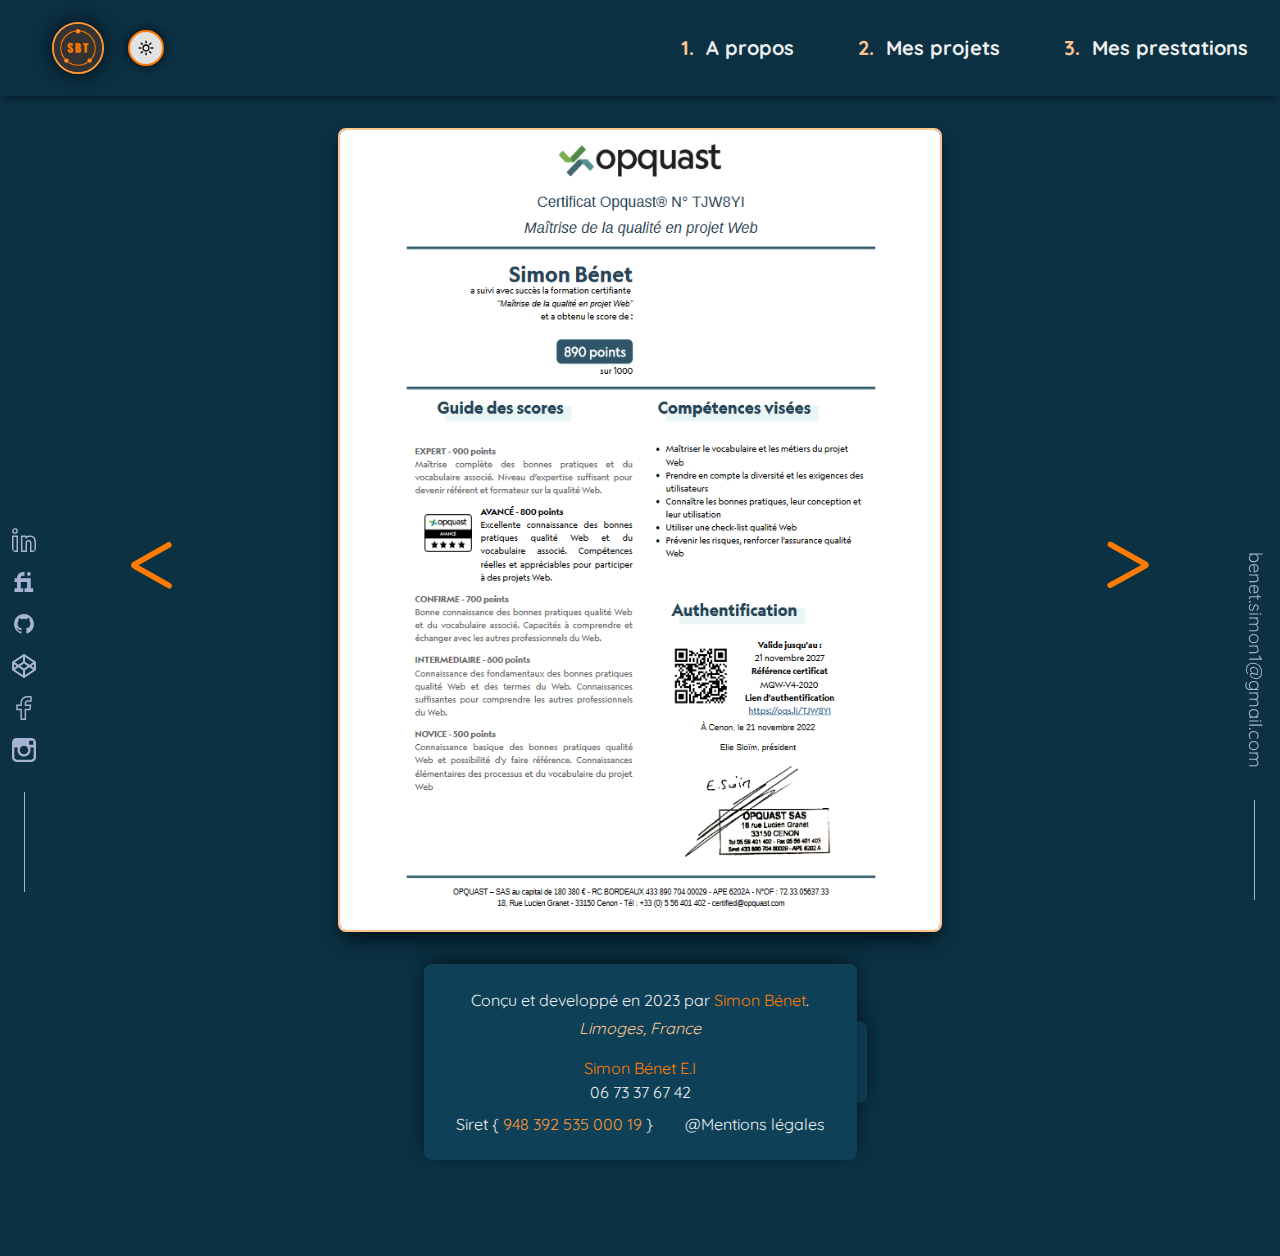
==== commit 701c4f7c: "some front change + new workCard adding" ====
--- a/certification.html
+++ b/certification.html
@@ -63,7 +63,7 @@
         <a id="navbarA1" class="navLink" href="/index.html#aboutSection" title="lien d'accès rapide à la section 'a propos'"><span class="navbarSpan1">1.<span class="navbarSpan2">A propos</span><img id="aboutIcon" class="navIcon" src="/assets/img/svg/about.svg" alt="Icone 'à propos' au format svg"></span></a>
         <a id="navbarA2" class="navLink" href="/index.html#workSection" title="lien d'accès rapide à la section 'projets'"><span class="navbarSpan1">2.<span class="navbarSpan2">Mes projets</span><img id="checkIcon" class="navIcon" src="/assets/img/svg/check.svg" alt="Icone 'mes projets' au format svg"></span></a>
         <a id="navbarA3" class="navLink" href="/index.html#serviceSection" title="lien d'accès rapide à la section 'prestations'"><span class="navbarSpan1">3.<span class="navbarSpan2">Mes prestations</span><img id="handshakeIcon" class="navIcon" src="/assets/img/svg/handgear.svg" alt="Icone 'mes prestations' au format svg"></span></a>
-        <a id="navbarA4" class="navLink" href="/index.html#moreSection" title="lien d'accès rapide à la section 'en savoir plus'"><span class="navbarSpan1">4.<span class="navbarSpan2">En savoir plus</span><img id="moreIcon" class="navIcon" src="/assets/img/svg/more.svg" alt="Icone 'en savoir plus' au format svg"></span></a>
+        <!-- <a id="navbarA4" class="navLink" href="/index.html#moreSection" title="lien d'accès rapide à la section 'en savoir plus'"><span class="navbarSpan1">4.<span class="navbarSpan2">En savoir plus</span><img id="moreIcon" class="navIcon" src="/assets/img/svg/more.svg" alt="Icone 'en savoir plus' au format svg"></span></a> -->
     </nav>
                        
 <!-- // ---- Application Scroll Progression Bar ---- // -->
--- a/assets/css/styles.min.css
+++ b/assets/css/styles.min.css
@@ -1 +1 @@
-html,body,div,span,object,iframe,h1,h2,h3,h4,h5,h6,p,blockquote,pre,abbr,address,cite,code,del,dfn,em,img,ins,kbd,q,samp,small,strong,sub,sup,var,b,i,dl,dt,dd,ol,ul,li,fieldset,form,label,legend,table,caption,tbody,tfoot,thead,tr,th,td,article,aside,canvas,details,figcaption,figure,footer,header,hgroup,menu,nav,section,summary,time,mark,audio,video{margin:0;padding:0;border:0;outline:0;font-size:100%;vertical-align:baseline;background:rgba(0,0,0,0)}body{line-height:1}article,aside,details,figcaption,figure,footer,header,hgroup,menu,nav,section{display:block}nav ul{list-style:none}blockquote,q{quotes:none}blockquote:before,blockquote:after,q:before,q:after{content:none}a{margin:0;padding:0;font-size:100%;vertical-align:baseline;background:rgba(0,0,0,0)}ins{background-color:#ff9;color:#000;text-decoration:none}mark{background-color:#ff9;color:#000;font-style:italic;font-weight:bold}del{text-decoration:line-through}abbr[title],dfn[title]{border-bottom:1px dotted;cursor:help}table{border-collapse:collapse;border-spacing:0}hr{display:block;height:1px;border:0;border-top:1px solid #ccc;margin:1em 0;padding:0}input,select{vertical-align:middle}img{max-width:100%}html{scroll-behavior:smooth;-ms-overflow-style:none;scrollbar-width:none}html::-webkit-scrollbar{display:none}html body{font-family:"Quicksand",sans-serif,"proxima nova light","Helvetica Neue",Helvetica,Arial,serif}html body h1,html body h2,html body h3{font-weight:500}@media(min-width: 1025px){html body button{cursor:pointer}}html body strong{font-weight:normal}.dark{background-color:#0b3143}#mainHeader{display:grid;grid-template-columns:1fr 1fr;align-items:center;justify-content:center;position:fixed;top:0;width:100%;height:4rem;box-shadow:0px 5px 20px -5px rgba(1,3,5,.8);font-weight:bold;z-index:1000;transition:top .6s;background-color:#0b3143}@media(min-width: 1025px){#mainHeader{grid-template-columns:.5fr 3.5fr 4fr;box-shadow:0px 4px 10px -5px rgba(1,3,5,.8);height:6rem}}#mainHeader #logoContainer{margin-left:.5rem}@media(min-width: 1025px){#mainHeader #logoContainer{margin-left:3.25rem}}#mainHeader #logoContainer #logo{border-radius:50%;height:3rem;width:3rem;display:flex;justify-content:center;align-items:center;box-shadow:0 0 20px .1px rgba(1,3,5,.8);transition:.6s;border:solid 2px #ff9735}#mainHeader #logoContainer #logo a{cursor:auto;text-decoration:none}@media(min-width: 1025px){#mainHeader #logoContainer #logo a{cursor:pointer}}#mainHeader #logoContainer #logo a img{border-radius:100%;display:block}#mainHeader #dotContainer{display:flex;justify-content:end;align-items:center;margin:0 1rem}@media(min-width: 1025px){#mainHeader #dotContainer{justify-content:start}}#mainHeader #dotContainer .headerActionSpanDot{margin-left:.5rem;margin-right:.25rem;border-radius:50%;height:2rem;width:2rem;display:flex;justify-content:center;align-items:center;box-shadow:0 0 10px .1px rgba(1,3,5,.8);border:solid 2px #ff7b00;transition:.6s;background-color:#333}#mainHeader #dotContainer .headerActionSpanDot .day-nightImg{width:1rem}@media(min-width: 1025px){#mainHeader #dotContainer .headerActionSpanDot{margin-right:1rem}#mainHeader #dotContainer .headerActionSpanDot:hover{cursor:pointer;background-color:#ff9735;transition:.6s}}#mainHeader #dotContainer #enMode{display:grid;place-items:center}#mainHeader #dotContainer #enMode a{text-decoration:none}#mainHeader #dotContainer #enMode a img{width:24px;display:block}#mainHeader #dotContainer #frMode a{text-decoration:none}#mainHeader #dotContainer #frMode a img{width:24px;display:block}#mainHeader #dotContainer #lightMode.active{background-color:#e2e2e2;transition:.6s}@media(min-width: 1025px){#mainHeader #dotContainer #lightMode.active:hover{transition:.6s;background-color:#ff9735}}#mainHeader #dotContainer #lightMode.noActive{display:none}#mainHeader #dotContainer #darkMode.noActive{display:none;background-color:#2e2e2e}@media(min-width: 1025px){#mainHeader #dotContainer #darkMode.noActive:hover{transition:.6s;background-color:#ff9735}}#mainHeader #dotContainer #darkMode.active{display:flex}#mainHeader #progressionScrollBar{display:none}@media(min-width: 1025px){#mainHeader #progressionScrollBar{display:block;height:2px;width:0px;position:fixed;align-self:last baseline;background:linear-gradient(to left, #fdc48e, #ff9735, #ff7b00)}}.light #mainHeader{background-color:#333}.light #mainHeader #logoContainer #logo{border:solid 2px #ff9735;background-color:#333;color:#ff7b00}@media(min-width: 1025px){.light #mainHeader #logoContainer #logo:hover{background-color:#9c9c9c}}.light #mainHeader #logoContainer #logo a{color:#ff7b00;transition:.6s}.light #mainHeader #logoContainer #logo a:hover{color:#fafafa}.light #mainHeader #dotContainer .headerActionSpanDot{background-color:#333;color:#ff7b00;border:solid 2px #ff9735;transition:.6s}@media(min-width: 1025px){.light #mainHeader #dotContainer .headerActionSpanDot:hover{background-color:#9c9c9c;color:#fafafa}}.light #mainHeader #dotContainer #enMode a{color:#ff7b00}.light #mainHeader #dotContainer #frMode a{color:#ff7b00}.light #mainHeader #dotContainer #lightMode.active{background-color:#e2e2e2;transition:.6s}@media(min-width: 1025px){.light #mainHeader #dotContainer #lightMode.active:hover{background-color:#ff9735;transition:.6s}}.light #mainHeader #dotContainer #darkMode.active{transition:.6s}.light #mainHeader #dotContainer #darkMode.noActive{background-color:#2e2e2e}@media(min-width: 1025px){.light #mainHeader #dotContainer #darkMode.noActive:hover{background-color:#ff9735}}.light #mainHeader #navbar{background-color:#333}.light #mainHeader #navbar .navbarSpan1{color:#fdc48e}main{padding:0 2rem}@media(min-width: 1025px){main{padding:inherit}}main .defaultSection{box-shadow:0 10px 20px -10px rgba(1,3,5,.8);border-radius:.5rem;padding:1rem 1rem 2rem 1rem;margin-bottom:4rem;background-color:#0e4158;position:relative}@media(min-width: 1025px){main .defaultSection{box-shadow:none;background-color:inherit;margin-right:5%;margin-left:5%}}@media(min-width: 1440px){main .defaultSection{margin-right:10%;margin-left:10%}}@media(min-width: 1920px){main .defaultSection{margin-right:15%;margin-left:15%}}main .defaultSection::before{content:"";position:absolute;top:0;right:0;border:20px solid rgba(0,0,0,0);border-top:20px solid #ff9735;border-right:20px solid #ff9735;border-top-right-radius:.25rem}main .defaultSection .headerSection{margin-bottom:1rem;background-color:#0e4158}@media(min-width: 1025px){main .defaultSection .headerSection{margin-bottom:2rem;background-color:inherit}}main .defaultSection .headerSection .sectionH2{font-size:1.5rem;display:flex;justify-content:left;align-items:center;gap:1rem;margin-bottom:1rem;color:#eee}@media(min-width: 768px){main .defaultSection .headerSection .sectionH2{padding-left:2rem}}@media(min-width: 1025px){main .defaultSection .headerSection .sectionH2{font-size:2.5rem;padding-left:4rem}}main .defaultSection .headerSection .sectionH2 .categoryNumber{font-size:1.25rem;color:#ff9735}@media(min-width: 1025px){main .defaultSection .headerSection .sectionH2 .categoryNumber{font-size:1.75rem}}main .defaultSection .headerSection .sectionH2 .categoryDecoration{display:none;height:1px;background-color:#a8b2d1}@media(min-width: 768px){main .defaultSection .headerSection .sectionH2 .categoryDecoration{display:block;width:40%}}@media(min-width: 1025px){main .defaultSection .headerSection .sectionH2 .categoryDecoration{width:50%}}main .defaultSection .sectionP{font-size:1.25rem;line-height:1.75rem;color:#eee}@media(min-width: 1025px){main .defaultSection .sectionP{font-size:1.75rem;line-height:2.25rem}}main .defaultSection .mep::first-letter{margin-left:2rem}main #homeSection::after{content:"";position:absolute;bottom:0;left:0;border:20px solid rgba(0,0,0,0);border-bottom:20px solid #ff9735;border-left:20px solid #ff9735;border-bottom-left-radius:.25rem}main a{text-decoration:none}@media(min-width: 1025px){main a{cursor:pointer}}main .contentA{position:relative}main .contentA strong img{transform:translateY(6px);width:26px;height:26px;padding:0}main .contentA::after{content:"";position:absolute;width:100%;transform:scaleX(0);height:2px;bottom:0;left:0;transform-origin:bottom right;transition:transform .6s ease-out;background-color:#ff9735}main .contentA:hover{transition:.4s;color:#ff9735}main .contentA:hover::after{transform:scaleX(1);transform-origin:bottom left}main strong{color:#fdc48e}main .modalA strong{border:1px solid #ff9735;color:#c26e20 !important}.light{background-color:#fafafa}.light #main{background-color:#fafafa}.light #main .defaultSection{background-color:#fafafa}@media(min-width: 1025px){.light #main .defaultSection{background-color:#fafafa}}.light #main .defaultSection .headerSection{background-color:#fafafa}@media(min-width: 1025px){.light #main .defaultSection .headerSection{background-color:inherit}}.light #main .defaultSection .headerSection h2{color:#333}.light #main .defaultSection .headerSection .categoryNumber{color:#ff9735}.light #main .defaultSection .headerSection .categoryDecoration{background-color:#333}.light #main .defaultSection .sectionP{color:#333}.light #main .defaultSection .contentA::after{background-color:#ff9735}.light #main .defaultSection .contentA:hover{color:#ff9735}.light #main .defaultSection strong{color:#c26e20}.light #main .defaultSection::before{border-top:20px solid #333;border-right:20px solid #333}.light #main #homeSection::after{border-bottom:20px solid #333;border-left:20px solid #333}footer.default{padding:0 2rem;margin:0 1rem;margin-bottom:6rem !important;margin-top:2rem;text-align:center;line-height:1.5rem;display:flex;justify-content:center;align-items:center}footer.default #footerContentContainer{padding:.5rem;box-shadow:0px -5px 20px -5px rgba(1,3,5,.8);border-radius:.5rem;background-color:#0e4158}@media(min-width: 768px){footer.default #footerContentContainer{padding:1rem 1.5rem}}@media(min-width: 1025px){footer.default #footerContentContainer{position:relative;padding:1.5rem 2rem;display:flex;flex-direction:column;justify-content:center;align-items:center}footer.default #footerContentContainer:hover #specContainer{right:-150px;transition:1s}}footer.default #footerContentContainer p{color:#eee}footer.default #footerContentContainer p strong{color:#ff7b00}footer.default #footerContentContainer address{margin-top:.25rem;color:#fdc48e}footer.default #footerContentContainer #specContainer ul{display:flex;justify-content:center;align-items:center;gap:1rem}footer.default #footerContentContainer #specContainer li{list-style:none}footer.default #footerContentContainer #specContainer li img{width:32px;height:32px}@media(min-width: 1025px){footer.default #footerContentContainer #specContainer{position:absolute;display:grid;place-items:center;height:50px;box-shadow:0px -5px 20px -5px rgba(1,3,5,.8);border-radius:.5rem;padding:1rem;right:-10px;transition:1s;z-index:-1;background-color:#0e4158}}footer.default #footerContentContainer #companyName{margin-top:1rem;color:#ff7b00}footer.default #footerContentContainer #information{margin-top:.5rem}@media(min-width: 768px){footer.default #footerContentContainer #information{display:flex;gap:0 2rem}}footer.default #footerContentContainer #information #siret{color:#eee;text-decoration:none}footer.default #footerContentContainer #information #siret strong{color:#ff9735}@media(min-width: 1025px){footer.default #footerContentContainer #information #siret strong:hover{transition:.4s;color:#eee}}footer.default #footerContentContainer #information #legalNotice{color:#eee;text-decoration:none}@media(min-width: 1025px){footer.default #footerContentContainer #information #legalNotice:hover{transition:.4s;color:#ff9735}}footer.onScroll{margin-bottom:2rem}.light footer #footerContentContainer{background-color:#fafafa}.light footer #footerContentContainer #specContainer{background-color:#fafafa}.light footer #footerContentContainer p{color:#333}.light footer #footerContentContainer p strong{color:#ff7b00}.light footer #footerContentContainer address{color:#ff9735}.light footer #footerContentContainer #information #siret{color:#333}.light footer #footerContentContainer #information #siret strong{color:#ff9735}.light footer #footerContentContainer #information #siret strong:hover{color:#333}.light footer #footerContentContainer #information #legalNotice{color:#333}.light footer #footerContentContainer #information #legalNotice:hover{color:#ff9735}#homeSection{margin-top:5rem;position:relative;padding-bottom:5rem}@media(min-width: 1025px){#homeSection{margin-top:8rem;height:80lvh}}@media(min-width: 1440px){#homeSection{margin-top:8rem;padding-bottom:0}}@media(min-width: 1920px){#homeSection{margin-top:7.5%}}@media(min-height: 1920px){#homeSection{height:40lvh}}#homeSection #homeSectionTopRightCornerDecoration{position:absolute;top:0;right:0;border:20px solid rgba(0,0,0,0);border-top:20px solid #ff9735;border-right:20px solid #ff9735;border-top-right-radius:.25rem}#homeSection #homeSectionBottomLeftCornerDecoration{position:absolute;bottom:0;left:0;border:20px solid rgba(0,0,0,0);border-bottom:20px solid #ff9735;border-left:20px solid #ff9735;border-bottom-left-radius:.25rem}#homeSection #homeHeader{text-align:left;padding-left:0 !important}#homeSection #homeHeader #homeHeaderP{margin-left:2rem}#homeSection #homeHeader #mainH1{font-size:1.75rem;line-height:2.5rem;color:#ff9735}@media(min-width: 1025px){#homeSection #homeHeader #mainH1{font-size:3rem;line-height:4.5rem}}#homeSection #homeHeader #mainH2{font-size:2rem;color:#ff7b00}@media(min-width: 1025px){#homeSection #homeHeader #mainH2{padding-bottom:1rem;font-size:3.5rem;line-height:3rem;background:linear-gradient(to right, rgb(255, 123, 0) 20%, rgb(255, 151, 53) 40%, rgb(255, 204, 157) 100%);-webkit-background-clip:text;-moz-background-clip:text;background-clip:text;-webkit-text-fill-color:rgba(0,0,0,0);background-size:100%}}@media(min-width: 1025px){#homeSection #homePContainer{padding-bottom:0;display:grid;grid-template-columns:1fr 1fr}}#homeSection #homePContainer p{position:relative}#homeSection #homePContainer p #homeCTA{position:absolute;bottom:-60px;left:25%;right:25%;padding:0rem .5rem;border-radius:.25rem;text-align:center;border:solid #ff7b00 1px;color:#ff7b00}@media(min-width: 768px){#homeSection #homePContainer p #homeCTA{left:35%;right:35%;padding:.5rem}}@media(min-width: 1025px){#homeSection #homePContainer p #homeCTA{bottom:-100px;transition:.6s;background-color:#0e4158;padding:0}#homeSection #homePContainer p #homeCTA:hover{transition:.6s;background-color:#0b3143;border:solid 1px silver;color:silver}}@media(min-width: 1440px){#homeSection #homePContainer p #homeCTA{bottom:-50px}}@media(min-width: 1920px){#homeSection #homePContainer p #homeCTA{padding:.5rem;bottom:-150px}}#homeSection #homePContainer #pixelPPContainer{display:none}@media(min-width: 1025px){#homeSection #homePContainer #pixelPPContainer{display:block;position:relative}#homeSection #homePContainer #pixelPPContainer #ppImg{border:6px solid #ff9735;box-shadow:0px 10px 20px -5px rgba(1,3,5,.8);display:block;position:absolute;left:200px;top:20px;border-radius:.5rem}}@media(min-width: 1025px)and (min-width: 1025px){#homeSection #homePContainer #pixelPPContainer #ppImg{left:100px}}@media(min-width: 1025px)and (min-width: 1440px){#homeSection #homePContainer #pixelPPContainer #ppImg{left:200px}}#homeSection #scrollMouse{display:none}@media(min-width: 1025px){#homeSection #scrollMouse{border:solid #ff9735 2px;height:2.75rem;width:1.5rem;border-radius:.75rem;position:absolute;left:calc(50% - 1rem);display:block;bottom:75px}}@media(min-width: 1440px){#homeSection #scrollMouse{bottom:25px}}#homeSection #scrollMouse #scrollContainer{position:relative}#homeSection #scrollMouse #scrollContainer:before{background-color:#ff9735;position:absolute;content:"";display:block;height:.75rem;width:.25rem;border-radius:.5rem;top:.5rem;left:calc(50% - 2px);-webkit-animation-name:drop;-webkit-animation-timing-function:linear;-webkit-animation-iteration-count:infinite;-webkit-animation-play-state:running;-webkit-animation-delay:0s;-webkit-animation-duration:.8s;animation-name:drop;animation-timing-function:linear;animation-iteration-count:infinite;animation-play-state:running;animation-delay:0s;animation-duration:.8s}@-webkit-keyframes drop{0%{top:6px;opacity:.25}30%{top:9px;opacity:1}100%{top:20px;opacity:0}}@keyframes drop{0%{top:6px;opacity:.25}30%{top:9px;opacity:1}100%{top:20px;opacity:0}}.light #homeSection #homeSectionTopRightCornerDecoration{border-top:20px solid #333;border-right:20px solid #333}.light #homeSection #homeSectionBottomLeftCornerDecoration{border-bottom:20px solid #333;border-left:20px solid #333}.light #homeSection #homeHeader #mainH1{color:#ff9735}.light #homeSection #homeHeader #mainH2{color:#ff7b00}@media(min-width: 1025px){.light #homeSection #homeHeader #mainH2{background:linear-gradient(to right, rgb(255, 123, 0) 20%, rgb(255, 151, 53) 40%, #411f00 100%);background-clip:text;-webkit-background-clip:text;-moz-background-clip:text;background-size:100%;-webkit-text-fill-color:rgba(0,0,0,0)}}.light #homeSection #homePContainer #homeCTA{background-color:#333;border:solid 1px #ff7b00;color:#ff7b00}@media(min-width: 1025px){.light #homeSection #homePContainer #homeCTA:hover{border:solid #333 1px;color:#333;background-color:#eee}}.light #homeSection #homePContainer #pixelPPContainer #ppImg{border:6px solid #ff9735}.light #homeSection #scrollMouse{border:solid #333 2px}.light #homeSection #scrollMouse #scrollContainer:before{background-color:#333}#navbar{display:flex;position:fixed;bottom:0;width:100%;z-index:1000;box-shadow:0px -5px 20px -5px rgba(1,3,5,.8);height:4rem;transition:bottom .6s;background-color:#0b3143}@media(min-width: 1025px){#navbar{box-shadow:none;position:sticky;top:0}}#navbar .navLink{display:flex;justify-content:center;flex-direction:column;text-decoration:none;padding:.5rem 1.25rem .5rem 1.25rem;font-size:1.25rem;white-space:nowrap}@media(min-width: 768px){#navbar .navLink{padding:1rem 4rem 1rem 4rem}}@media(min-width: 1025px){#navbar .navLink{padding:1rem 2rem 1rem 2rem}}@media(min-width: 1440px){#navbar .navLink{padding:1rem 4rem 1rem 4rem}}#navbar .navbarSpan1{display:flex;align-items:center;justify-content:center;gap:.75rem;color:#fdc48e}#navbar .navbarSpan1 .navbarSpan2{display:none;color:#eee}@media(min-width: 1025px){#navbar .navbarSpan1 .navbarSpan2{display:inline-block;position:relative}#navbar .navbarSpan1 .navbarSpan2::after{content:"";position:absolute;width:100%;transform:scaleX(0);height:2px;bottom:0;left:0;background-color:#ff9735;transform-origin:bottom right;transition:transform .6s ease-out}#navbar .navbarSpan1 .navbarSpan2:hover{color:#ff9735;transition:.4s}#navbar .navbarSpan1 .navbarSpan2:hover::after{transform:scaleX(1);transform-origin:bottom left}}#navbar .navbarSpan1 #aboutIcon{width:2.5rem;height:2.5rem}#navbar .navbarSpan1 #checkIcon{width:2rem;height:2rem}#navbar .navbarSpan1 #handshakeIcon{width:2.5rem;height:2.5rem}#navbar .navbarSpan1 #moreIcon{width:2rem;height:2rem}@media(min-width: 1025px){#navbar .navbarSpan1 .navIcon{display:none}}.openModal{text-decoration:underline #ff9735 2px;text-decoration-style:dotted}.openModal strong{font-weight:bolder;color:#ff9735}@media(min-width: 1025px){.openModal strong:hover{cursor:pointer}}.modal{z-index:2000;position:fixed;display:flex;background-color:rgba(0,0,0,.7);top:0;bottom:0;right:0;left:0}.modal .modalContainer{background-color:#fff;max-width:90dvw;max-height:80dvh;overflow-x:hidden;margin:auto;flex:1;border:solid #333 2px;border-radius:.5rem;position:relative;text-align:center}@media(min-width: 768px){.modal .modalContainer{max-width:80dvw}}@media(min-width: 1025px){.modal .modalContainer{max-width:40dvw}}.modal .modalContainer .modalHeader{background-color:#0b3143;padding:2rem 0;position:relative}@media(min-width: 768px){.modal .modalContainer .modalHeader{padding:1rem 0}}.modal .modalContainer .modalHeader .closeModalBtn{position:absolute;background-color:unset;border:none;top:0;right:.5rem;color:#ff7b00;font-size:1.5rem;font-weight:bold;text-align:right}@media(min-width: 1025px){.modal .modalContainer .modalHeader .closeModalBtn{cursor:pointer}.modal .modalContainer .modalHeader .closeModalBtn:hover{color:silver}}.modal .modalContainer .modalHeader .modalTitle{color:#fdc48e;font-size:1.5rem}@media(min-width: 768px){.modal .modalContainer .modalHeader .modalTitle{font-size:2rem}}@media(min-width: 1025px){.modal .modalContainer .modalHeader .modalTitle{font-size:2.5rem}}.modal .modalContainer .mainContainer{display:flex;place-content:center;flex-direction:column;gap:1rem 0;margin:1rem 1rem;font-weight:bolder;line-height:1.25rem}.modal .modalContainer #vptcsMainContainer{display:flex;justify-content:center;align-items:center}.modal .modalContainer #vptcsMainContainer .vptcsContainer{display:grid;gap:1rem}.modal .modalContainer #vptcsMainContainer .vptcsContainer .vptcsMaj{color:#ff9735;font-size:1.5rem;padding-top:1rem}.modal .modalContainer #vptcsMainContainer .vptcsContainer p{color:#333;margin:0 1rem;font-weight:bold}.modal .modalContainer #vptcsMainContainer .vptcsContainer .vptcsMiniP{font-size:1rem;font-weight:lighter}.modal .modalContainer .modalAContainer{padding:.5rem;border:2px solid #333;border-radius:.5rem;width:fit-content;margin:1rem auto}.modal .modalContainer .modalAContainer .modalA{margin:0 auto;width:64px;height:64px;color:#333}.modal .modalContainer .modalAContainer img{width:20px;height:20px}.modal .modalContainer .modalFooter{background-color:#0b3143;padding:1rem 0}.modal .modalContainer .modalFooter .bottomCloseModalBtn{all:unset;border:2px solid #ff9735;border-radius:.5rem;color:#ff9735;padding:.5rem;font-weight:bold}@media(min-width: 1025px){.modal .modalContainer .modalFooter .bottomCloseModalBtn{cursor:pointer}.modal .modalContainer .modalFooter .bottomCloseModalBtn:hover{background-color:#115270;color:silver;border:2px solid silver}}.light .openModal{text-decoration:underline #411f00 2px;text-decoration-style:dotted}.light .openModal strong{color:#411f00 !important}.light .modal{background-color:rgba(0,0,0,.8)}.light .modal .modalContainer{background-color:#fff;border:solid 2px #ff7b00}.light .modal .modalContainer .modalHeader{background-color:#333}.light .modal .modalContainer .modalHeader .closeModalBtn{color:#ff7b00}@media(min-width: 1025px){.light .modal .modalContainer .modalHeader .closeModalBtn:hover{color:silver}}.light .modal .modalContainer .modalHeader .modalTitle{color:#ff9735}.light .modal .modalContainer #vptcsMainContainer .vptcsContainer .vptcsMaj{color:#ff9735}.light .modal .modalContainer #vptcsMainContainer .vptcsContainer p{color:#333}.light .modal .modalContainer .modalAContainer{border:2px solid #333}.light .modal .modalContainer .modalAContainer .modalA{color:#333}.light .modal .modalContainer .modalFooter{background-color:#333}.light .modal .modalContainer .modalFooter .bottomCloseModalBtn{border:2px solid #ff9735;color:#ff9735}@media(min-width: 1025px){.light .modal .modalContainer .modalFooter .bottomCloseModalBtn:hover{background-color:silver;color:#333;border:2px solid #eee}}#leftSideNav ul{display:flex;justify-content:center;align-items:center;margin:0 2rem;border-radius:1rem;padding:.5rem 0}@media(min-width: 1440px){#leftSideNav ul{padding:.5rem 0}}#leftSideNav ul .socialLink{list-style:none}#leftSideNav ul .socialLink a{margin:0 .5rem}#leftSideNav ul .socialLink a img{width:32px;height:32px}@media(min-width: 768px){#leftSideNav{margin-left:12rem;margin-right:12rem}}@media(min-width: 1025px){#leftSideNav{margin:0;padding-left:1.5rem;position:fixed;z-index:1000;bottom:0;left:0;overflow-x:hidden;overflow-y:hidden}#leftSideNav ul{display:inline-block;border-radius:inherit;border-top-right-radius:1rem;border-top-left-radius:1rem;margin:0}#leftSideNav ul::after{display:block;content:"";width:1px;height:100px;margin:0 auto;margin-top:1.25rem;background-color:#a8b2d1}#leftSideNav ul .socialLink{padding:.25rem 0;list-style:none}#leftSideNav ul .socialLink a img{width:24px;height:24px;padding:.25rem .25rem;transform:translateY(0px);transition:.4s;border-radius:.5rem}}@media(min-width: 1025px)and (min-width: 1025px){#leftSideNav ul .socialLink a img{width:18px;height:18px}}@media(min-width: 1025px)and (min-width: 1025px){#leftSideNav ul .socialLink a img{width:24px;height:24px}}@media(min-width: 1025px){#leftSideNav ul .socialLink a img:hover{transform:translateY(-4px);transition:.4s;background-color:#156d96}}@media(min-width: 1440px){#leftSideNav{padding-left:3rem}}.light #leftSideNav ul{background-color:#333}@media(min-width: 1025px){.light #leftSideNav ul::after{background-color:#a8b2d1}.light #leftSideNav .socialLink a img:hover{background-color:#1f1f1f}}#aboutSection #infoContainer{position:relative}@media(min-width: 1025px){#aboutSection #infoContainer{display:grid;grid-template-columns:1fr 1fr;gap:8rem;place-items:center}}#aboutSection #infoContainer #speechContainer{position:relative;overflow:hidden;height:320px}@media(min-width: 1025px){#aboutSection #infoContainer #speechContainer{margin-bottom:4rem;height:280px}}#aboutSection #infoContainer #speechContainer::before{content:"";position:absolute;bottom:0;left:0;width:100%;height:100px;background:linear-gradient(transparent, #0e4158)}@media(min-width: 768px){#aboutSection #infoContainer #speechContainer::before{display:none}}@media(min-width: 1025px){#aboutSection #infoContainer #speechContainer::before{display:block;background:linear-gradient(transparent, #0B3143)}}#aboutSection #infoContainer #readMoreBtnEnVersion,#aboutSection #infoContainer #readMoreBtnFrVersion{all:unset;border:solid #ff7b00 1px;border-radius:.25rem;padding:.5rem;margin:0 30%;font-weight:bold;background:#0e4158;color:#ff7b00;text-align:center;display:inline-block}@media(min-width: 768px){#aboutSection #infoContainer #readMoreBtnEnVersion,#aboutSection #infoContainer #readMoreBtnFrVersion{display:none}}@media(min-width: 1025px){#aboutSection #infoContainer #readMoreBtnEnVersion,#aboutSection #infoContainer #readMoreBtnFrVersion{display:block;margin-left:18%;position:absolute;bottom:0;left:0;cursor:pointer}#aboutSection #infoContainer #readMoreBtnEnVersion:hover,#aboutSection #infoContainer #readMoreBtnFrVersion:hover{transition:.6s;background-color:#0b3143;border:solid 1px silver;color:silver}}#aboutSection #infoContainer.active #speechContainer{height:auto}#aboutSection #infoContainer.active #speechContainer::before{display:none}#aboutSection #infoContainer #ppContainer{display:none}@media(min-width: 1025px){#aboutSection #infoContainer #ppContainer{display:block;grid-area:1/2;border:solid #ff9735 8px;border-radius:.75rem;width:fit-content}}#aboutSection #infoContainer #ppContainer #pp{transform:translate(-20px, -20px);border-radius:.25rem;transition:.2s ease-in}#aboutSection #infoContainer #ppContainer #pp:hover{display:block;transform:translate(0, 0);transition:.2s ease-in}#aboutSection #grades-skillsMainContainer{margin-top:2rem;border-radius:.5rem;display:grid;gap:3rem;background-color:#0e4158}@media(min-width: 1025px){#aboutSection #grades-skillsMainContainer{grid-template-columns:1fr 1fr;gap:2rem;background-color:#0b3143}}#aboutSection #grades-skillsMainContainer .grades-skillsContainer{box-shadow:0px 10px 20px -5px rgba(1,3,5,.8);display:grid;place-items:center;font-size:1.5rem;border-radius:.5rem;color:#eee;background-color:#115270}#aboutSection #grades-skillsMainContainer .grades-skillsContainer h3{margin:2rem 0;color:#ff9735}@media(min-width: 1025px){#aboutSection #grades-skillsMainContainer .grades-skillsContainer h3{font-size:2rem}}#aboutSection #grades-skillsMainContainer .grades-skillsContainer .grades-skills{border-radius:.25rem}#aboutSection #grades-skillsMainContainer .grades-skillsContainer .grades-skills a{color:#fdc48e}#aboutSection #grades-skillsMainContainer .grades-skillsContainer .grades-skills ul li{list-style:none;font-size:1.25rem}#aboutSection #grades-skillsMainContainer .grades-skillsContainer .grades-skills ul li .skillsIcons{background-color:#0e4158;border:solid 1px #fdc48e;box-shadow:0px 10px 20px -5px rgba(1,3,5,.8);padding:.5rem;border-radius:.25rem;margin:.5rem;width:32px;height:32px}@media(min-width: 1025px){#aboutSection #grades-skillsMainContainer .grades-skillsContainer .grades-skills ul li .skillsIcons{width:48px;height:48px}#aboutSection #grades-skillsMainContainer .grades-skillsContainer .grades-skills ul li .skillsIcons:hover{background-color:#156d96}}@media(min-width: 1025px){#aboutSection #grades-skillsMainContainer .grades-skillsContainer .grades-skills{margin-bottom:2rem}}#aboutSection #grades-skillsMainContainer .grades-skillsContainer #skills{display:grid;grid-template-columns:1fr 1fr;gap:.5rem}@media(min-width: 768px){#aboutSection #grades-skillsMainContainer .grades-skillsContainer #skills{gap:2rem}}@media(min-width: 1025px){#aboutSection #grades-skillsMainContainer .grades-skillsContainer #skills{gap:.5rem}}#aboutSection #grades-skillsMainContainer .grades-skillsContainer #certification ul li{background-color:#0e4158;border:solid 1px #ff9735;box-shadow:0px 10px 20px -5px rgba(1,3,5,.8);margin:1rem 2rem;padding:.5rem;border-radius:.25rem;text-align:center}@media(min-width: 1025px){#aboutSection #grades-skillsMainContainer .grades-skillsContainer #certification ul li:hover{background-color:#156d96}}#aboutSection #grades-skillsMainContainer .grades-skillsContainer #certificationLink{color:#333;border:solid #ff7b00 1px;color:#ff7b00;background-color:#0e4158;border-radius:.25rem;padding:.5rem;margin:2rem 2rem 0 2rem;transition:.6s;text-align:center}@media(min-width: 1025px){#aboutSection #grades-skillsMainContainer .grades-skillsContainer #certificationLink{margin:auto auto}#aboutSection #grades-skillsMainContainer .grades-skillsContainer #certificationLink:hover{background-color:#0b3143;border:solid 1px silver;color:silver}}#aboutSection #grades-skillsMainContainer #skillsContainer,#aboutSection #grades-skillsMainContainer #gradesContainer{padding-bottom:2rem;position:relative}@media(min-width: 1025px){#aboutSection #grades-skillsMainContainer #skillsContainer,#aboutSection #grades-skillsMainContainer #gradesContainer{padding-bottom:0}}#aboutSection #formationCard{display:none}#aboutSection #skillCard{display:none}.light #aboutSection #infoContainer #speechContainer::before{background:linear-gradient(transparent, white)}.light #aboutSection #infoContainer #readMoreBtnEnVersion,.light #aboutSection #infoContainer #readMoreBtnFrVersion{border:solid #ff7b00 1px;background:#333;color:#ff7b00}@media(min-width: 1025px){.light #aboutSection #infoContainer #readMoreBtnEnVersion:hover,.light #aboutSection #infoContainer #readMoreBtnFrVersion:hover{background-color:#eee;border:solid 1px #333;color:#333}}.light #aboutSection #grades-skillsMainContainer{background-color:inherit}.light #aboutSection #grades-skillsMainContainer .grades-skillsContainer{color:#333;background-color:#ececec}.light #aboutSection #grades-skillsMainContainer .grades-skillsContainer h3{color:#ff9735}.light #aboutSection #grades-skillsMainContainer .grades-skillsContainer .grades-skills a{color:#c26e20}.light #aboutSection #grades-skillsMainContainer .grades-skillsContainer .grades-skills ul li .skillsIcons{border:solid 1px #333;box-shadow:0px 10px 20px -5px rgba(1,3,5,.8);background-color:silver}@media(min-width: 1025px){.light #aboutSection #grades-skillsMainContainer .grades-skillsContainer .grades-skills ul li .skillsIcons:hover{background-color:#fff}}.light #aboutSection #grades-skillsMainContainer .grades-skillsContainer #certification ul li{background-color:silver;border:solid 1px #333;box-shadow:0px 10px 20px -5px rgba(1,3,5,.8)}@media(min-width: 1025px){.light #aboutSection #grades-skillsMainContainer .grades-skillsContainer #certification ul li:hover{background-color:#fff}}.light #aboutSection #grades-skillsMainContainer .grades-skillsContainer #certificationLink{background-color:#333;border:solid 1px #ff7b00;color:#ff7b00}@media(min-width: 1025px){.light #aboutSection #grades-skillsMainContainer .grades-skillsContainer #certificationLink:hover{border:solid #333 1px;color:#333;background-color:#fff}}#workSection #workHeader{margin-bottom:0 !important}#workSection #workP{margin-bottom:1rem}@media(min-width: 768px){#workSection #workP{margin-top:2rem;margin-bottom:2rem}}#workSection #mainWorksContainer{display:grid;place-items:center;gap:2rem 0rem}@media(min-width: 768px){#workSection #mainWorksContainer{gap:2rem 2rem}}@media(min-width: 1025px){#workSection #mainWorksContainer{box-shadow:0px -5px 20px -5px rgba(1,3,5,.8);grid-template-columns:1fr 1fr;grid-template-rows:1fr 1fr;border-radius:.5rem;padding-top:2rem;background-color:#115270}}@media(min-width: 1440px){#workSection #mainWorksContainer{margin-right:10%;margin-left:10%}}#workSection #mainWorksContainer .workContainer{position:relative;box-shadow:0 10px 20px -5px rgba(1,3,5,.8);border-radius:.5rem;max-width:260px;overflow-x:hidden;border:solid 2px #ff9735}@media(min-width: 768px){#workSection #mainWorksContainer .workContainer{margin:0 auto;max-width:320px}}@media(min-width: 1025px){#workSection #mainWorksContainer .workContainer{max-width:360px;transition:.4s}#workSection #mainWorksContainer .workContainer:hover{transform:scale(1.1);transition:.4s}}#workSection #mainWorksContainer .workContainer .workImg{display:block;box-sizing:border-box;object-fit:cover;max-width:100%;background-repeat:no-repeat}#workSection #mainWorksContainer .workContainer .workDescriptionContainer{display:grid;place-items:center;position:absolute;width:60%;height:100%;box-sizing:border-box;overflow-x:hidden;top:0;right:0;transition:.4s;background-color:rgba(250,250,250,.8)}@media(min-width: 768px){#workSection #mainWorksContainer .workContainer .workDescriptionContainer{overflow-y:hidden;width:50%}}@media(min-width: 1025px){#workSection #mainWorksContainer .workContainer .workDescriptionContainer{overflow-y:hidden;padding:0 1rem}}#workSection #mainWorksContainer .workContainer .workDescriptionContainer .workTitle{font-weight:bold;text-align:center;color:#333}@media(min-width: 768px){#workSection #mainWorksContainer .workContainer .workDescriptionContainer .workTitle{font-size:1.25rem}}#workSection #mainWorksContainer .workContainer .workDescriptionContainer .workTitle.hide{display:none}#workSection #mainWorksContainer .workContainer .workDescriptionContainer .descriptionDecoration{width:100px;height:2px;background-color:#333}#workSection #mainWorksContainer .workContainer .workDescriptionContainer .descriptionDecoration.hide{display:none}#workSection #mainWorksContainer .workContainer .workDescriptionContainer .workDescription{text-align:center;font-weight:bolder;padding:0 .5rem;color:#0b3143}#workSection #mainWorksContainer .workContainer .workDescriptionContainer .workDescription .strongDescription{font-size:1rem;color:#333}#workSection #mainWorksContainer .workContainer .workDescriptionContainer .workDescription.hide{display:none}#workSection #mainWorksContainer .workContainer .workDescriptionContainer .descriptionLinkContainer{display:flex;justify-content:center;align-items:center}#workSection #mainWorksContainer .workContainer .workDescriptionContainer .descriptionLinkContainer.hide{display:none}#workSection #mainWorksContainer .workContainer .workDescriptionContainer .descriptionLinkContainer .githubWorkLink,#workSection #mainWorksContainer .workContainer .workDescriptionContainer .descriptionLinkContainer .codepenWorkLink,#workSection #mainWorksContainer .workContainer .workDescriptionContainer .descriptionLinkContainer .subdomainLink{margin:0 .5rem 0 .5rem;text-decoration:0}#workSection #mainWorksContainer .workContainer .workDescriptionContainer .descriptionLinkContainer .githubWorkLink .githubIcone,#workSection #mainWorksContainer .workContainer .workDescriptionContainer .descriptionLinkContainer .githubWorkLink .codepenIcone,#workSection #mainWorksContainer .workContainer .workDescriptionContainer .descriptionLinkContainer .githubWorkLink .subdomainIcone,#workSection #mainWorksContainer .workContainer .workDescriptionContainer .descriptionLinkContainer .codepenWorkLink .githubIcone,#workSection #mainWorksContainer .workContainer .workDescriptionContainer .descriptionLinkContainer .codepenWorkLink .codepenIcone,#workSection #mainWorksContainer .workContainer .workDescriptionContainer .descriptionLinkContainer .codepenWorkLink .subdomainIcone,#workSection #mainWorksContainer .workContainer .workDescriptionContainer .descriptionLinkContainer .subdomainLink .githubIcone,#workSection #mainWorksContainer .workContainer .workDescriptionContainer .descriptionLinkContainer .subdomainLink .codepenIcone,#workSection #mainWorksContainer .workContainer .workDescriptionContainer .descriptionLinkContainer .subdomainLink .subdomainIcone{width:20px;height:20px}@media(min-width: 768px){#workSection #mainWorksContainer .workContainer .workDescriptionContainer .descriptionLinkContainer .githubWorkLink .githubIcone,#workSection #mainWorksContainer .workContainer .workDescriptionContainer .descriptionLinkContainer .githubWorkLink .codepenIcone,#workSection #mainWorksContainer .workContainer .workDescriptionContainer .descriptionLinkContainer .githubWorkLink .subdomainIcone,#workSection #mainWorksContainer .workContainer .workDescriptionContainer .descriptionLinkContainer .codepenWorkLink .githubIcone,#workSection #mainWorksContainer .workContainer .workDescriptionContainer .descriptionLinkContainer .codepenWorkLink .codepenIcone,#workSection #mainWorksContainer .workContainer .workDescriptionContainer .descriptionLinkContainer .codepenWorkLink .subdomainIcone,#workSection #mainWorksContainer .workContainer .workDescriptionContainer .descriptionLinkContainer .subdomainLink .githubIcone,#workSection #mainWorksContainer .workContainer .workDescriptionContainer .descriptionLinkContainer .subdomainLink .codepenIcone,#workSection #mainWorksContainer .workContainer .workDescriptionContainer .descriptionLinkContainer .subdomainLink .subdomainIcone{transition:.8s;border-radius:1rem;width:32px;height:32px}}@media(min-width: 1025px){#workSection #mainWorksContainer .workContainer .workDescriptionContainer .descriptionLinkContainer .githubWorkLink .githubIcone,#workSection #mainWorksContainer .workContainer .workDescriptionContainer .descriptionLinkContainer .githubWorkLink .codepenIcone,#workSection #mainWorksContainer .workContainer .workDescriptionContainer .descriptionLinkContainer .githubWorkLink .subdomainIcone,#workSection #mainWorksContainer .workContainer .workDescriptionContainer .descriptionLinkContainer .codepenWorkLink .githubIcone,#workSection #mainWorksContainer .workContainer .workDescriptionContainer .descriptionLinkContainer .codepenWorkLink .codepenIcone,#workSection #mainWorksContainer .workContainer .workDescriptionContainer .descriptionLinkContainer .codepenWorkLink .subdomainIcone,#workSection #mainWorksContainer .workContainer .workDescriptionContainer .descriptionLinkContainer .subdomainLink .githubIcone,#workSection #mainWorksContainer .workContainer .workDescriptionContainer .descriptionLinkContainer .subdomainLink .codepenIcone,#workSection #mainWorksContainer .workContainer .workDescriptionContainer .descriptionLinkContainer .subdomainLink .subdomainIcone{transition:.8s;border-radius:1rem}#workSection #mainWorksContainer .workContainer .workDescriptionContainer .descriptionLinkContainer .githubWorkLink .githubIcone:hover,#workSection #mainWorksContainer .workContainer .workDescriptionContainer .descriptionLinkContainer .githubWorkLink .codepenIcone:hover,#workSection #mainWorksContainer .workContainer .workDescriptionContainer .descriptionLinkContainer .githubWorkLink .subdomainIcone:hover,#workSection #mainWorksContainer .workContainer .workDescriptionContainer .descriptionLinkContainer .codepenWorkLink .githubIcone:hover,#workSection #mainWorksContainer .workContainer .workDescriptionContainer .descriptionLinkContainer .codepenWorkLink .codepenIcone:hover,#workSection #mainWorksContainer .workContainer .workDescriptionContainer .descriptionLinkContainer .codepenWorkLink .subdomainIcone:hover,#workSection #mainWorksContainer .workContainer .workDescriptionContainer .descriptionLinkContainer .subdomainLink .githubIcone:hover,#workSection #mainWorksContainer .workContainer .workDescriptionContainer .descriptionLinkContainer .subdomainLink .codepenIcone:hover,#workSection #mainWorksContainer .workContainer .workDescriptionContainer .descriptionLinkContainer .subdomainLink .subdomainIcone:hover{background-color:#ff9735}}#workSection #mainWorksContainer #showMoreBtn,#workSection #mainWorksContainer #showLessBtn{all:unset;border:solid 1px;border-radius:.25rem;padding:.5rem;margin:0 auto;margin-bottom:1rem;font-weight:bold;color:#ff7b00;text-align:center}@media(min-width: 768px){#workSection #mainWorksContainer #showMoreBtn,#workSection #mainWorksContainer #showLessBtn{grid-column:1/3;margin-bottom:2rem}}@media(min-width: 1025px){#workSection #mainWorksContainer #showMoreBtn,#workSection #mainWorksContainer #showLessBtn{text-decoration:none;border-radius:.25rem;cursor:pointer;width:140px;height:40px;border:1px solid;display:flex;align-items:center;justify-content:center;position:relative;z-index:1;transition:1s}#workSection #mainWorksContainer #showMoreBtn::before,#workSection #mainWorksContainer #showMoreBtn::after,#workSection #mainWorksContainer #showLessBtn::before,#workSection #mainWorksContainer #showLessBtn::after{position:absolute;z-index:-1;transition:1s;content:"";background:#115270}#workSection #mainWorksContainer #showMoreBtn::before,#workSection #mainWorksContainer #showLessBtn::before{height:60px;width:140px}#workSection #mainWorksContainer #showMoreBtn::after,#workSection #mainWorksContainer #showLessBtn::after{width:160px;height:40px}#workSection #mainWorksContainer #showMoreBtn:hover::before,#workSection #mainWorksContainer #showLessBtn:hover::before{width:0px;background:#0b3143}#workSection #mainWorksContainer #showMoreBtn:hover::after,#workSection #mainWorksContainer #showLessBtn:hover::after{height:0px;background:#0b3143}#workSection #mainWorksContainer #showMoreBtn:hover,#workSection #mainWorksContainer #showLessBtn:hover{background:#0b3143;border:solid #a8b2d1 1px;color:#a8b2d1}}@media(min-width: 1025px){.light #workSection #mainWorksContainer{background-color:#ececec}}.light #workSection #mainWorksContainer .workContainer{border:solid 2px #ff9735}.light #workSection #mainWorksContainer .workContainer .workDescriptionContainer{background-color:rgba(250,250,250,.8)}.light #workSection #mainWorksContainer .workContainer .workDescriptionContainer .hideDescriptionBtn{background-color:#fdc48e;border-right:2px solid #0b3143;border-bottom:2px solid #0b3143}@media(min-width: 1025px){.light #workSection #mainWorksContainer .workContainer .workDescriptionContainer .hideDescriptionBtn:hover{background-color:#ff7b00}}.light #workSection #mainWorksContainer .workContainer .workDescriptionContainer .workTitle{color:#333}.light #workSection #mainWorksContainer .workContainer .workDescriptionContainer .descriptionDecoration{background-color:#333}.light #workSection #mainWorksContainer .workContainer .workDescriptionContainer .workDescription{color:#333}.light #workSection #mainWorksContainer .workContainer .workDescriptionContainer .workDescription .strongDescription{color:#333}@media(min-width: 1025px){.light #workSection #mainWorksContainer .workContainer .workDescriptionContainer .descriptionLinkContainer .githubWorkLink .githubMiniLogo:hover,.light #workSection #mainWorksContainer .workContainer .workDescriptionContainer .descriptionLinkContainer .githubWorkLink .codepenMiniLogo:hover,.light #workSection #mainWorksContainer .workContainer .workDescriptionContainer .descriptionLinkContainer .codepenWorkLink .githubMiniLogo:hover,.light #workSection #mainWorksContainer .workContainer .workDescriptionContainer .descriptionLinkContainer .codepenWorkLink .codepenMiniLogo:hover{background-color:#ff9735;border-radius:1rem}}.light #workSection #mainWorksContainer #showMoreBtn{color:#ff7b00}@media(min-width: 1025px){.light #workSection #mainWorksContainer #showMoreBtn{color:#333}.light #workSection #mainWorksContainer #showMoreBtn::before,.light #workSection #mainWorksContainer #showMoreBtn::after{background:#ececec}.light #workSection #mainWorksContainer #showMoreBtn:hover::before{background-color:#bbb}.light #workSection #mainWorksContainer #showMoreBtn:hover::after{background-color:#bbb}.light #workSection #mainWorksContainer #showMoreBtn:hover{background-color:#bbb}.light #workSection #mainWorksContainer #showMoreBtn:hover{border:solid #ff7b00 1px}}@media(min-width: 1025px){#serviceSection{display:flex;flex-direction:column;place-content:center}}#serviceSection .serviceContainer{line-height:1.25rem}#serviceSection .serviceContainer .serviceTitle{font-weight:bold;font-size:1.25rem;text-align:right;margin:0 1rem 1rem 0;color:#ff9735}@media(min-width: 1025px){#serviceSection .serviceContainer .serviceTitle{margin-bottom:2rem;font-size:1.75rem}}#serviceSection .serviceContainer p{margin:0 1rem 1rem 0;text-align:right;font-weight:bolder;font-size:1rem}@media(min-width: 1025px){#serviceSection .serviceContainer p{margin-bottom:2rem;font-size:1.5rem}}#serviceSection .serviceContainer .serviceImgContainer{display:flex;place-items:center;overflow:auto;overflow-y:hidden;scroll-snap-type:x mandatory;gap:0 1rem;border:solid 2px #ff7b00;border-radius:.5rem;width:260px;height:160px;box-shadow:0px 10px 20px -5px rgba(1,3,5,.8);margin:0 auto}@media(min-width: 768px){#serviceSection .serviceContainer .serviceImgContainer{width:320px;height:200px;gap:0 2rem}}@media(min-width: 1025px){#serviceSection .serviceContainer .serviceImgContainer{overflow:inherit;width:inherit;height:inherit;border:inherit;box-shadow:inherit;width:365px;height:210px;margin:inherit;padding-bottom:2rem}}#serviceSection .serviceContainer .serviceImgContainer .serviceImg{box-sizing:border-box;box-shadow:0px 10px 20px -5px rgba(1,3,5,.8);border-radius:.5rem;width:100%;height:100%;flex:none;scroll-snap-align:center}@media(min-width: 768px){#serviceSection .serviceContainer .serviceImgContainer .serviceImg{margin:1rem auto}}@media(min-width: 1025px){#serviceSection .serviceContainer .serviceImgContainer .serviceImg:hover{transform:scale(1.1);transition:.4s}}#serviceSection .serviceContainer #adviceAndContact{box-shadow:0px 10px 20px -5px rgba(1,3,5,.8);border-radius:.5rem;padding:1rem 0;text-align:center;padding-bottom:2rem;line-height:1.5rem;background-color:#115270;margin-top:2rem}@media(min-width: 768px){#serviceSection .serviceContainer #adviceAndContact{margin-top:0}}@media(min-width: 1025px){#serviceSection .serviceContainer #adviceAndContact{margin-top:3rem;margin-right:10%;margin-left:10%;padding:1rem 2rem;line-height:2rem}}@media(min-width: 1440px){#serviceSection .serviceContainer #adviceAndContact{margin-right:15%;margin-left:15%}}#serviceSection .serviceContainer #adviceAndContact ul{text-align:left;font-weight:bolder;margin:.5rem 1rem 2rem 1rem;list-style:none;color:#eee}@media(min-width: 768px){#serviceSection .serviceContainer #adviceAndContact ul li{font-size:1.25rem}}#serviceSection .serviceContainer #adviceAndContact ul li::before{content:"- "}#serviceSection .serviceContainer #adviceAndContact #contactMe{text-decoration:none;border:solid 1px;border-radius:.25rem;padding:.5rem;margin:0 auto;font-weight:bold;color:#ff7b00}@media(min-width: 1025px){#serviceSection .serviceContainer #adviceAndContact #contactMe{color:#ff7b00;text-decoration:none;border-radius:.25rem;cursor:pointer;width:140px;height:40px;border:1px solid;display:flex;align-items:center;justify-content:center;position:relative;z-index:1;transition:1s}#serviceSection .serviceContainer #adviceAndContact #contactMe:hover{background:#0b3143;border:solid #a8b2d1 1px;color:#a8b2d1}#serviceSection .serviceContainer #adviceAndContact #contactMe::before,#serviceSection .serviceContainer #adviceAndContact #contactMe::after{position:absolute;z-index:-1;transition:1s;content:"";background:#115270}#serviceSection .serviceContainer #adviceAndContact #contactMe::before{height:60px;width:140px}#serviceSection .serviceContainer #adviceAndContact #contactMe::after{width:160px;height:40px}#serviceSection .serviceContainer #adviceAndContact #contactMe:hover::before{width:0px;background:#0b3143}#serviceSection .serviceContainer #adviceAndContact #contactMe:hover::after{height:0px;background:#0b3143}}#serviceSection #serviceDescriptionMainContainer{display:grid;place-content:center;gap:2rem 0;margin:2rem auto;box-shadow:0px 10px 20px -5px rgba(1,3,5,.8);border-radius:.25rem;padding:2rem 0;background-color:#115270}@media(min-width: 1025px){#serviceSection #serviceDescriptionMainContainer{display:flex;background-color:inherit;box-shadow:inherit;padding:0;margin:2rem auto}}#serviceSection #serviceDescriptionMainContainer .serviceDescriptionContainer{text-align:center;line-height:2.5rem;margin:0}@media(min-width: 1025px){#serviceSection #serviceDescriptionMainContainer .serviceDescriptionContainer{display:grid;place-items:center;gap:1rem 0;grid-template-rows:.25fr .25fr .25fr;width:360px}}#serviceSection #serviceDescriptionMainContainer .serviceDescriptionContainer .serviceIcons{width:32px;transition-duration:1.2s}@media(min-width: 1025px){#serviceSection #serviceDescriptionMainContainer .serviceDescriptionContainer .serviceIcons:hover{transform:rotate(360deg)}}#serviceSection #serviceDescriptionMainContainer .serviceDescriptionContainer .serviceDescriptionTitle{color:#fdc48e;font-size:1.5rem}@media(min-width: 768px){#serviceSection #serviceDescriptionMainContainer .serviceDescriptionContainer .serviceDescriptionTitle{font-size:1.75rem}}#serviceSection #serviceDescriptionMainContainer .serviceDescriptionContainer p{font-size:1rem;padding:0 .5rem}@media(min-width: 768px){#serviceSection #serviceDescriptionMainContainer .serviceDescriptionContainer p{font-size:1.25rem}}@media(min-width: 1025px){#serviceSection #serviceDescriptionMainContainer .serviceDescriptionContainer p{padding:0}}#serviceSection .serviceDecoration{display:none}@media(min-width: 768px){#serviceSection .serviceDecoration{display:block;margin:2rem auto;height:1px;width:50%;background-color:#a8b2d1}}.light #serviceSection .serviceContainer .serviceTitle{color:#ff7b00}.light #serviceSection .serviceContainer .serviceTitle p{color:#eee}.light #serviceSection .serviceContainer .serviceImgContainer .serviceImg{border:2px solid #ff9735}.light #serviceSection .serviceContainer #adviceAndContact{background-color:#ececec}.light #serviceSection .serviceContainer #adviceAndContact ul{color:#333}.light #serviceSection .serviceContainer #adviceAndContact #contactMe{color:#ff7b00}@media(min-width: 1025px){.light #serviceSection .serviceContainer #adviceAndContact #contactMe{color:#333}.light #serviceSection .serviceContainer #adviceAndContact #contactMe::before,.light #serviceSection .serviceContainer #adviceAndContact #contactMe::after{background:#ececec}.light #serviceSection .serviceContainer #adviceAndContact #contactMe:hover::before{background:#9c9c9c}.light #serviceSection .serviceContainer #adviceAndContact #contactMe:hover::after{background:#9c9c9c}.light #serviceSection .serviceContainer #adviceAndContact #contactMe:hover{background:#9c9c9c}.light #serviceSection .serviceContainer #adviceAndContact #contactMe:hover{border:solid #ff7b00 1px}}.light #serviceSection #serviceDescriptionMainContainer .serviceDescriptionContainer .serviceDescriptionTitle{color:#ff9735}.light #serviceSection .serviceDecoration{background-color:#333}.light #serviceSection .scrollXAnimContainer{background-color:#333}.light #serviceSection .scrollXAnimContainer .scrollXAnim{background-color:#ff9735}.light #serviceSection #serviceDescriptionMainContainer{background-color:#ececec}@media(min-width: 1025px){.light #serviceSection #serviceDescriptionMainContainer{background-color:inherit;box-shadow:inherit}}.light #serviceSection #serviceDescriptionMainContainer .serviceDescriptionContainer .serviceDescriptionTitle{color:#ff9735}#moreSectionMainContainer{text-align:center}@media(min-width: 1025px){#moreSectionMainContainer{display:grid;flex-direction:column}}#moreSectionMainContainer h3{font-size:1.5rem;margin-top:.5rem;color:#fdc48e}@media(min-width: 1025px){#moreSectionMainContainer h3{text-decoration:overline}}#moreSectionMainContainer div{display:grid;gap:0;text-align:center}@media(min-width: 1025px){#moreSectionMainContainer div{display:inherit}}#moreSectionMainContainer div a{margin:1rem auto;font-size:1rem;padding:.5rem;border-radius:.5rem;box-shadow:0px 10px 20px -5px rgba(1,3,5,.8);color:#fdc48e;border:solid 2px #ff9735;background-color:#115270}@media(min-width: 768px){#moreSectionMainContainer div a{font-size:1.5rem}}@media(min-width: 1025px){#moreSectionMainContainer div a:hover{border:solid 2px silver;color:silver;background-color:#0b3143;transition:.6s}}.light #moreSection h3{color:#ff7b00}.light #moreSection a{color:#333;background-color:silver;border:solid 2px #333}@media(min-width: 1025px){.light #moreSection a:hover{border:solid 2px #ff7b00;color:#ff7b00;background-color:#333;transition:.6s}}#rightSideNav{display:none}@media(min-width: 1025px){#rightSideNav{display:block;padding-right:1.5rem;position:fixed;z-index:1000;bottom:0;right:0;overflow-x:hidden;overflow-y:hidden;writing-mode:vertical-rl}}@media(min-width: 1440px){#rightSideNav{padding-right:3rem}}#rightSideNav #mailContainer{display:flex;border-top-right-radius:1rem;border-top-left-radius:1rem;padding:0 .5rem}#rightSideNav #mailContainer a{font-size:1.15rem;text-decoration:none;margin-bottom:2rem;padding-top:1rem;transform:translateY(0px);transition:.4s;color:#a8b2d1}#rightSideNav #mailContainer a:hover{transition:.4s;transform:translateY(-4px);color:#ff9735}#rightSideNav #mailContainer::after{display:block;content:"";width:1px;height:100px;margin:0 auto;background-color:#a8b2d1}.light #rightSideNav #mailContainer{background-color:#333}.light #rightSideNav #mailContainer a{color:#a8b2d1}.light #rightSideNav #mailContainer a:hover{color:#ff9735}.light #rightSideNav #mailContainer::after{background-color:#a8b2d1}#certificationBody #certificationSliderSection #certificationContainer{display:grid;place-items:center;position:relative}#certificationBody #certificationSliderSection #certificationContainer .certificationImg{box-shadow:0px 10px 20px -5px rgba(1,3,5,.8);margin-top:6rem;max-width:300px;min-height:380px;max-height:400px;border:solid 2px #fdc48e;border-radius:.5rem}@media(min-width: 768px){#certificationBody #certificationSliderSection #certificationContainer .certificationImg{margin-top:6rem;max-width:600px;max-height:700px;min-height:700px;min-width:600px}}@media(min-width: 1025px){#certificationBody #certificationSliderSection #certificationContainer .certificationImg{margin-top:8rem;max-width:600px;max-height:800px;min-height:800px;min-width:600px}}#certificationBody #certificationSliderSection #certificationContainer .certificationImg.noActive{display:none}#certificationBody #certificationSliderSection #certificationContainer .slideDirectionContainer{position:absolute;font-size:3rem;color:#ff7b00;border-radius:.25rem;text-align:center;top:55%}@media(min-width: 768px){#certificationBody #certificationSliderSection #certificationContainer .slideDirectionContainer{font-size:4.5rem}}@media(min-width: 1025px){#certificationBody #certificationSliderSection #certificationContainer .slideDirectionContainer{font-size:6rem}}#certificationBody #certificationSliderSection #certificationContainer #leftDirectionContainer{left:2%}@media(min-width: 768px){#certificationBody #certificationSliderSection #certificationContainer #leftDirectionContainer{left:3.5%}}@media(min-width: 1025px){#certificationBody #certificationSliderSection #certificationContainer #leftDirectionContainer{left:10%}}@media(min-width: 1440px){#certificationBody #certificationSliderSection #certificationContainer #leftDirectionContainer{left:15%}}@media(min-width: 1920px){#certificationBody #certificationSliderSection #certificationContainer #leftDirectionContainer{left:25%}}#certificationBody #certificationSliderSection #certificationContainer #leftDirectionContainer #leftDirection{animation:left 1s infinite linear}@keyframes left{0%{transform:translateX(0)}50%{transform:translateX(-0.075rem);opacity:.75}100%{transform:translateX(-0.15rem);opacity:.5}}@media(min-width: 768px){@keyframes left{0%{transform:translateX(0)}50%{transform:translateX(-0.25rem);opacity:.5}100%{transform:translateX(-0.5rem);opacity:.25}}}#certificationBody #certificationSliderSection #certificationContainer #rightDirectionContainer{right:2%}@media(min-width: 768px){#certificationBody #certificationSliderSection #certificationContainer #rightDirectionContainer{right:3.5%}}@media(min-width: 1025px){#certificationBody #certificationSliderSection #certificationContainer #rightDirectionContainer{right:10%}}@media(min-width: 1440px){#certificationBody #certificationSliderSection #certificationContainer #rightDirectionContainer{right:15%}}@media(min-width: 1920px){#certificationBody #certificationSliderSection #certificationContainer #rightDirectionContainer{right:25%}}#certificationBody #certificationSliderSection #certificationContainer #rightDirectionContainer #rightDirection{animation:right 1s infinite linear}@keyframes right{0%{transform:translateX(0)}50%{transform:translateX(0.075rem);opacity:.75}100%{transform:translateX(0.15rem);opacity:.5}}@media(min-width: 768px){@keyframes right{0%{transform:translateX(0)}50%{transform:translateX(0.25rem);opacity:.5}100%{transform:translateX(0.5rem);opacity:.25}}}#certificationBody .certificationLeftSideNav{margin-top:2rem}#certificationBody #certificationFooter{padding:0;margin:2rem 2rem 4rem 2rem !important}@media(min-width: 768px){#certificationBody #certificationFooter{margin:2rem 2rem 6rem 2rem !important}}@media(min-width: 1025px){#certificationBody #certificationFooter{margin:2rem}}#inunakiBody{overflow:hidden}#inunakiBody #inunakiSection{display:grid;place-items:center;margin:8rem 0}#inunakiBody #inunakiSection img{width:20rem;border-radius:.5rem;padding:.5rem;background-color:#0e4158;box-shadow:0 10px 20px -10px rgba(1,3,5,.8)}#inunakiBody #inunakiSection p{margin:2rem auto;color:#ff9735;text-decoration:underline;text-decoration-style:double;font-size:2rem;text-align:center}#inunakiBody.light #inunakiSection img{background-color:#ff9735}#inunakiBody.light #inunakiSection p{color:#333}#myPixelChestBody{overflow:hidden}#myPixelChestBody #myPixelChestSection{display:grid;place-items:center;margin:10rem 0}#myPixelChestBody #myPixelChestSection p{margin:2rem auto;color:#ff9735;text-decoration:underline;text-decoration-style:double;font-size:2rem;text-align:center}#myPixelChestBody.light #myPixelChestSection p{color:#333}#legalNoticeMain{margin:6rem 1rem;border-radius:.5rem;padding:1rem 0}@media(min-width: 1025px){#legalNoticeMain{margin:8rem 10%}}#legalNoticeMain #infos{color:#eee;line-height:1.5rem}@media(min-width: 1025px){#legalNoticeMain #infos{padding-left:1rem}}#legalNoticeMain #infos h1{font-size:2rem;margin:2rem 0;color:#ff7b00;text-align:center}@media(min-width: 1025px){#legalNoticeMain #infos h1{text-align:inherit}}#legalNoticeMain #infos #infoMainContainer{text-align:end;padding-right:1rem}@media(min-width: 1025px){#legalNoticeMain #infos #infoMainContainer{padding-right:inherit;text-align:inherit;display:grid;grid-template-columns:1fr 1fr}}#legalNoticeMain #infos #infoMainContainer #infoContainer p strong{color:#fdc48e}#legalNoticeMain #infos #infoMainContainer #infoContainer h2{font-size:1.25rem;margin:1rem 0;color:#ff9735}#legalNoticeMain #infos #decoration{text-align:center;width:80%;height:2px;background-color:#eee;margin:2rem auto}#legalNoticeMain #infos #legalNoticeMainContainer{padding-left:1rem}@media(min-width: 1025px){#legalNoticeMain #infos #legalNoticeMainContainer{padding-left:0}}#legalNoticeMain #infos #legalNoticeMainContainer .legalNoticeContainer h2{font-size:1.5rem;margin:2rem 0;color:#ff9735;text-align:start}#legalNoticeMain #infos #legalNoticeMainContainer .legalNoticeContainer p{font-size:1rem}.light #legalNoticeMain{background-color:#eee}.light #legalNoticeMain #infos{color:#333}.light #legalNoticeMain #infos h1{color:#ff7b00}.light #legalNoticeMain #infos #infoMainContainer #infoContainer p strong{color:#411f00;font-weight:bold}.light #legalNoticeMain #infos #infoMainContainer #infoContainer h2{color:#ff9735}.light #legalNoticeMain #infos #decoration{background-color:#eee}.light #legalNoticeMain #infos #legalNoticeMainContainer .legalNoticeContainer h2{color:#ff9735}.light #legalNoticeMain #infos #legalNoticeMainContainer .legalNoticeContainer p strong{color:#411f00;font-weight:bold}/*# sourceMappingURL=styles.min.css.map */+html,body,div,span,object,iframe,h1,h2,h3,h4,h5,h6,p,blockquote,pre,abbr,address,cite,code,del,dfn,em,img,ins,kbd,q,samp,small,strong,sub,sup,var,b,i,dl,dt,dd,ol,ul,li,fieldset,form,label,legend,table,caption,tbody,tfoot,thead,tr,th,td,article,aside,canvas,details,figcaption,figure,footer,header,hgroup,menu,nav,section,summary,time,mark,audio,video{margin:0;padding:0;border:0;outline:0;font-size:100%;vertical-align:baseline;background:rgba(0,0,0,0)}body{line-height:1}article,aside,details,figcaption,figure,footer,header,hgroup,menu,nav,section{display:block}nav ul{list-style:none}blockquote,q{quotes:none}blockquote:before,blockquote:after,q:before,q:after{content:none}a{margin:0;padding:0;font-size:100%;vertical-align:baseline;background:rgba(0,0,0,0)}ins{background-color:#ff9;color:#000;text-decoration:none}mark{background-color:#ff9;color:#000;font-style:italic;font-weight:bold}del{text-decoration:line-through}abbr[title],dfn[title]{border-bottom:1px dotted;cursor:help}table{border-collapse:collapse;border-spacing:0}hr{display:block;height:1px;border:0;border-top:1px solid #ccc;margin:1em 0;padding:0}input,select{vertical-align:middle}img{max-width:100%}html{scroll-behavior:smooth;-ms-overflow-style:none;scrollbar-width:none}html::-webkit-scrollbar{display:none}html body{font-family:"Quicksand",sans-serif,"proxima nova light","Helvetica Neue",Helvetica,Arial,serif}html body h1,html body h2,html body h3{font-weight:500}@media(min-width: 1200px){html body button{cursor:pointer}}html body strong{font-weight:normal}.dark{background-color:#0b3143}#mainHeader{display:grid;grid-template-columns:1fr 1fr;align-items:center;justify-content:center;position:fixed;top:0;width:100%;height:4rem;box-shadow:0px 5px 20px -5px rgba(1,3,5,.8);font-weight:bold;z-index:1000;transition:top .6s;background-color:#0b3143}@media(min-width: 1200px){#mainHeader{grid-template-columns:.5fr 3.5fr 4fr;box-shadow:0px 4px 10px -5px rgba(1,3,5,.8);height:6rem}}#mainHeader #logoContainer{margin-left:.5rem}@media(min-width: 1200px){#mainHeader #logoContainer{margin-left:3.25rem}}#mainHeader #logoContainer #logo{border-radius:50%;height:3rem;width:3rem;display:flex;justify-content:center;align-items:center;box-shadow:0 0 20px .1px rgba(1,3,5,.8);transition:.6s;border:solid 2px #ff9735}#mainHeader #logoContainer #logo a{cursor:auto;text-decoration:none}@media(min-width: 1200px){#mainHeader #logoContainer #logo a{cursor:pointer}}#mainHeader #logoContainer #logo a img{border-radius:100%;display:block}#mainHeader #dotContainer{display:flex;justify-content:end;align-items:center;margin:0 1rem}@media(min-width: 1200px){#mainHeader #dotContainer{justify-content:start}}#mainHeader #dotContainer .headerActionSpanDot{margin-left:.5rem;margin-right:.25rem;border-radius:50%;height:2rem;width:2rem;display:flex;justify-content:center;align-items:center;box-shadow:0 0 10px .1px rgba(1,3,5,.8);border:solid 2px #ff7b00;transition:.6s;background-color:#333}#mainHeader #dotContainer .headerActionSpanDot .day-nightImg{width:1rem}@media(min-width: 1200px){#mainHeader #dotContainer .headerActionSpanDot{margin-right:1rem}#mainHeader #dotContainer .headerActionSpanDot:hover{cursor:pointer;background-color:#ff9735;transition:.6s}}#mainHeader #dotContainer #enMode{display:grid;place-items:center}#mainHeader #dotContainer #enMode a{text-decoration:none}#mainHeader #dotContainer #enMode a img{width:24px;display:block}#mainHeader #dotContainer #frMode a{text-decoration:none}#mainHeader #dotContainer #frMode a img{width:24px;display:block}#mainHeader #dotContainer #lightMode.active{background-color:#e2e2e2;transition:.6s}@media(min-width: 1200px){#mainHeader #dotContainer #lightMode.active:hover{transition:.6s;background-color:#ff9735}}#mainHeader #dotContainer #lightMode.noActive{display:none}#mainHeader #dotContainer #darkMode.noActive{display:none;background-color:#2e2e2e}@media(min-width: 1200px){#mainHeader #dotContainer #darkMode.noActive:hover{transition:.6s;background-color:#ff9735}}#mainHeader #dotContainer #darkMode.active{display:flex}#mainHeader #progressionScrollBar{display:none}@media(min-width: 1200px){#mainHeader #progressionScrollBar{display:block;height:2px;width:0px;position:fixed;align-self:last baseline;background:linear-gradient(to left, #fdc48e, #ff9735, #ff7b00)}}.light #mainHeader{background-color:#333}.light #mainHeader #logoContainer #logo{border:solid 2px #ff9735;background-color:#333;color:#ff7b00}@media(min-width: 1200px){.light #mainHeader #logoContainer #logo:hover{background-color:#9c9c9c}}.light #mainHeader #logoContainer #logo a{color:#ff7b00;transition:.6s}.light #mainHeader #logoContainer #logo a:hover{color:#fafafa}.light #mainHeader #dotContainer .headerActionSpanDot{background-color:#333;color:#ff7b00;border:solid 2px #ff9735;transition:.6s}@media(min-width: 1200px){.light #mainHeader #dotContainer .headerActionSpanDot:hover{background-color:#9c9c9c;color:#fafafa}}.light #mainHeader #dotContainer #enMode a{color:#ff7b00}.light #mainHeader #dotContainer #frMode a{color:#ff7b00}.light #mainHeader #dotContainer #lightMode.active{background-color:#e2e2e2;transition:.6s}@media(min-width: 1200px){.light #mainHeader #dotContainer #lightMode.active:hover{background-color:#ff9735;transition:.6s}}.light #mainHeader #dotContainer #darkMode.active{transition:.6s}.light #mainHeader #dotContainer #darkMode.noActive{background-color:#2e2e2e}@media(min-width: 1200px){.light #mainHeader #dotContainer #darkMode.noActive:hover{background-color:#ff9735}}.light #mainHeader #navbar{background-color:#333}.light #mainHeader #navbar .navbarSpan1{color:#fdc48e}main{padding:0 2rem}@media(min-width: 320px){main{padding:8px}}@media(min-width: 768px){main{padding:16px}}@media(min-width: 1200px){main{padding:inherit}}main .defaultSection{box-shadow:0 10px 20px -10px rgba(1,3,5,.8);border-radius:.5rem;padding:1rem 1rem 2rem 1rem;margin-bottom:4rem;background-color:#0e4158;position:relative}@media(min-width: 320px){main .defaultSection{padding:8px}}@media(min-width: 768px){main .defaultSection{padding:16px}}@media(min-width: 1200px){main .defaultSection{box-shadow:none;background-color:inherit;margin-right:5%;margin-left:5%}}@media(min-width: 1440px){main .defaultSection{margin-right:10%;margin-left:10%}}@media(min-width: 1600px){main .defaultSection{margin-right:15%;margin-left:15%}}main .defaultSection::before{content:"";position:absolute;top:0;right:0;border:20px solid rgba(0,0,0,0);border-top:20px solid #ff9735;border-right:20px solid #ff9735;border-top-right-radius:.25rem}main .defaultSection .headerSection{margin-bottom:1rem;background-color:#0e4158}@media(min-width: 1200px){main .defaultSection .headerSection{margin-bottom:2rem;background-color:inherit}}main .defaultSection .headerSection .sectionH2{font-size:1.5rem;display:flex;justify-content:left;align-items:center;gap:1rem;margin-bottom:1rem;color:#eee}@media(min-width: 768px){main .defaultSection .headerSection .sectionH2{padding-left:2rem}}@media(min-width: 1200px){main .defaultSection .headerSection .sectionH2{font-size:2.5rem;padding-left:4rem}}main .defaultSection .headerSection .sectionH2 .categoryNumber{font-size:1.25rem;color:#ff9735}@media(min-width: 1200px){main .defaultSection .headerSection .sectionH2 .categoryNumber{font-size:1.75rem}}main .defaultSection .headerSection .sectionH2 .categoryDecoration{display:none;height:1px;background-color:#a8b2d1}@media(min-width: 768px){main .defaultSection .headerSection .sectionH2 .categoryDecoration{display:block;width:40%}}@media(min-width: 1200px){main .defaultSection .headerSection .sectionH2 .categoryDecoration{width:50%}}main .defaultSection .sectionP{font-size:1.25rem;line-height:1.75rem;color:#eee}@media(min-width: 1200px){main .defaultSection .sectionP{font-size:1.75rem;line-height:2.25rem}}main .defaultSection .mep::first-letter{margin-left:2rem}main #homeSection::after{content:"";position:absolute;bottom:0;left:0;border:20px solid rgba(0,0,0,0);border-bottom:20px solid #ff9735;border-left:20px solid #ff9735;border-bottom-left-radius:.25rem}main a{text-decoration:none}@media(min-width: 1200px){main a{cursor:pointer}}main .contentA{position:relative}main .contentA strong img{transform:translateY(6px);width:26px;height:26px;padding:0}main .contentA::after{content:"";position:absolute;width:100%;transform:scaleX(0);height:2px;bottom:0;left:0;transform-origin:bottom right;transition:transform .6s ease-out;background-color:#ff9735}main .contentA:hover{transition:.4s;color:#ff9735}main .contentA:hover::after{transform:scaleX(1);transform-origin:bottom left}main strong{color:#fdc48e}main .modalA strong{border:1px solid #ff9735;color:#c26e20 !important}.light{background-color:#fafafa}.light #main{background-color:#fafafa}.light #main .defaultSection{background-color:#fafafa}@media(min-width: 1200px){.light #main .defaultSection{background-color:#fafafa}}.light #main .defaultSection .headerSection{background-color:#fafafa}@media(min-width: 1200px){.light #main .defaultSection .headerSection{background-color:inherit}}.light #main .defaultSection .headerSection h2{color:#333}.light #main .defaultSection .headerSection .categoryNumber{color:#ff9735}.light #main .defaultSection .headerSection .categoryDecoration{background-color:#333}.light #main .defaultSection .sectionP{color:#333}.light #main .defaultSection .contentA::after{background-color:#ff9735}.light #main .defaultSection .contentA:hover{color:#ff9735}.light #main .defaultSection strong{color:#c26e20}.light #main .defaultSection::before{border-top:20px solid #333;border-right:20px solid #333}.light #main #homeSection::after{border-bottom:20px solid #333;border-left:20px solid #333}footer.default{padding:0 2rem;margin:0 1rem;margin-bottom:6rem !important;margin-top:2rem;text-align:center;line-height:1.5rem;display:flex;justify-content:center;align-items:center}footer.default #footerContentContainer{padding:.5rem;box-shadow:0px -5px 20px -5px rgba(1,3,5,.8);border-radius:.5rem;background-color:#0e4158}@media(min-width: 768px){footer.default #footerContentContainer{padding:1rem 1.5rem}}@media(min-width: 1200px){footer.default #footerContentContainer{position:relative;padding:1.5rem 2rem;display:flex;flex-direction:column;justify-content:center;align-items:center}footer.default #footerContentContainer:hover #specContainer{right:-150px;transition:1s}}footer.default #footerContentContainer p{color:#eee}footer.default #footerContentContainer p strong{color:#ff7b00}footer.default #footerContentContainer address{margin-top:.25rem;color:#fdc48e}footer.default #footerContentContainer #specContainer ul{display:flex;justify-content:center;align-items:center;gap:1rem}footer.default #footerContentContainer #specContainer li{list-style:none}footer.default #footerContentContainer #specContainer li img{width:32px;height:32px}@media(min-width: 1200px){footer.default #footerContentContainer #specContainer{position:absolute;display:grid;place-items:center;height:50px;box-shadow:0px -5px 20px -5px rgba(1,3,5,.8);border-radius:.5rem;padding:1rem;right:-10px;transition:1s;z-index:-1;background-color:#0e4158}}footer.default #footerContentContainer #companyName{margin-top:1rem;color:#ff7b00}footer.default #footerContentContainer #information{margin-top:.5rem}@media(min-width: 768px){footer.default #footerContentContainer #information{display:flex;gap:0 2rem}}footer.default #footerContentContainer #information #siret{color:#eee;text-decoration:none}footer.default #footerContentContainer #information #siret strong{color:#ff9735}@media(min-width: 1200px){footer.default #footerContentContainer #information #siret strong:hover{transition:.4s;color:#eee}}footer.default #footerContentContainer #information #legalNotice{color:#eee;text-decoration:none}@media(min-width: 1200px){footer.default #footerContentContainer #information #legalNotice:hover{transition:.4s;color:#ff9735}}footer.onScroll{margin-bottom:2rem}.light footer #footerContentContainer{background-color:#fafafa}.light footer #footerContentContainer #specContainer{background-color:#fafafa}.light footer #footerContentContainer p{color:#333}.light footer #footerContentContainer p strong{color:#ff7b00}.light footer #footerContentContainer address{color:#ff9735}.light footer #footerContentContainer #information #siret{color:#333}.light footer #footerContentContainer #information #siret strong{color:#ff9735}.light footer #footerContentContainer #information #siret strong:hover{color:#333}.light footer #footerContentContainer #information #legalNotice{color:#333}.light footer #footerContentContainer #information #legalNotice:hover{color:#ff9735}#homeSection{margin-top:5rem;position:relative;padding-bottom:5rem}@media(min-width: 1200px){#homeSection{margin-top:8rem;height:80lvh}}@media(min-width: 1440px){#homeSection{margin-top:8rem;padding-bottom:0}}@media(min-width: 1600px){#homeSection{margin-top:7.5%}}@media(min-height: 1920px){#homeSection{height:40lvh}}#homeSection #homeSectionTopRightCornerDecoration{position:absolute;top:0;right:0;border:20px solid rgba(0,0,0,0);border-top:20px solid #ff9735;border-right:20px solid #ff9735;border-top-right-radius:.25rem}#homeSection #homeSectionBottomLeftCornerDecoration{position:absolute;bottom:0;left:0;border:20px solid rgba(0,0,0,0);border-bottom:20px solid #ff9735;border-left:20px solid #ff9735;border-bottom-left-radius:.25rem}#homeSection #homeHeader{text-align:left;padding-left:0 !important}#homeSection #homeHeader #homeHeaderP{margin-left:2rem}#homeSection #homeHeader #mainH1{font-size:1.75rem;line-height:2.5rem;color:#ff9735}@media(min-width: 1200px){#homeSection #homeHeader #mainH1{font-size:3rem;line-height:4.5rem}}#homeSection #homeHeader #mainH2{font-size:2rem;color:#ff7b00}@media(min-width: 1200px){#homeSection #homeHeader #mainH2{padding-bottom:1rem;font-size:3.5rem;line-height:3rem;background:linear-gradient(to right, rgb(255, 123, 0) 20%, rgb(255, 151, 53) 40%, rgb(255, 204, 157) 100%);-webkit-background-clip:text;-moz-background-clip:text;background-clip:text;-webkit-text-fill-color:rgba(0,0,0,0);background-size:100%}}@media(min-width: 1200px){#homeSection #homePContainer{padding-bottom:0;display:grid;grid-template-columns:1fr 1fr}}#homeSection #homePContainer p{position:relative}#homeSection #homePContainer p #homeCTA{position:absolute;bottom:-60px;left:25%;right:25%;padding:0rem .5rem;border-radius:.25rem;text-align:center;border:solid #ff7b00 1px;color:#ff7b00}@media(min-width: 768px){#homeSection #homePContainer p #homeCTA{left:35%;right:35%;padding:.5rem}}@media(min-width: 1200px){#homeSection #homePContainer p #homeCTA{bottom:-100px;transition:.6s;background-color:#0e4158;padding:0}#homeSection #homePContainer p #homeCTA:hover{transition:.6s;background-color:#0b3143;border:solid 1px silver;color:silver}}@media(min-width: 1440px){#homeSection #homePContainer p #homeCTA{bottom:-75px}}@media(min-width: 1600px){#homeSection #homePContainer p #homeCTA{bottom:-100px}}#homeSection #homePContainer #pixelPPContainer{display:none}@media(min-width: 1200px){#homeSection #homePContainer #pixelPPContainer{display:block;position:relative}#homeSection #homePContainer #pixelPPContainer #ppImg{border:6px solid #ff9735;box-shadow:0px 10px 20px -5px rgba(1,3,5,.8);display:block;position:absolute;left:200px;top:20px;border-radius:.5rem}}@media(min-width: 1200px)and (min-width: 1200px){#homeSection #homePContainer #pixelPPContainer #ppImg{left:100px}}@media(min-width: 1200px)and (min-width: 1440px){#homeSection #homePContainer #pixelPPContainer #ppImg{left:200px}}#homeSection #scrollMouse{display:none}@media(min-width: 1200px){#homeSection #scrollMouse{border:solid #ff9735 2px;height:2.75rem;width:1.5rem;border-radius:.75rem;position:absolute;left:calc(50% - 1rem);display:block;bottom:75px}}@media(min-width: 1440px){#homeSection #scrollMouse{bottom:25px}}#homeSection #scrollMouse #scrollContainer{position:relative}#homeSection #scrollMouse #scrollContainer:before{background-color:#ff9735;position:absolute;content:"";display:block;height:.75rem;width:.25rem;border-radius:.5rem;top:.5rem;left:calc(50% - 2px);-webkit-animation-name:drop;-webkit-animation-timing-function:linear;-webkit-animation-iteration-count:infinite;-webkit-animation-play-state:running;-webkit-animation-delay:0s;-webkit-animation-duration:.8s;animation-name:drop;animation-timing-function:linear;animation-iteration-count:infinite;animation-play-state:running;animation-delay:0s;animation-duration:.8s}@-webkit-keyframes drop{0%{top:6px;opacity:.25}30%{top:9px;opacity:1}100%{top:20px;opacity:0}}@keyframes drop{0%{top:6px;opacity:.25}30%{top:9px;opacity:1}100%{top:20px;opacity:0}}.light #homeSection #homeSectionTopRightCornerDecoration{border-top:20px solid #333;border-right:20px solid #333}.light #homeSection #homeSectionBottomLeftCornerDecoration{border-bottom:20px solid #333;border-left:20px solid #333}.light #homeSection #homeHeader #mainH1{color:#ff9735}.light #homeSection #homeHeader #mainH2{color:#ff7b00}@media(min-width: 1200px){.light #homeSection #homeHeader #mainH2{background:linear-gradient(to right, rgb(255, 123, 0) 20%, rgb(255, 151, 53) 40%, #411f00 100%);background-clip:text;-webkit-background-clip:text;-moz-background-clip:text;background-size:100%;-webkit-text-fill-color:rgba(0,0,0,0)}}.light #homeSection #homePContainer #homeCTA{background-color:#333;border:solid 1px #ff7b00;color:#ff7b00}@media(min-width: 1200px){.light #homeSection #homePContainer #homeCTA:hover{border:solid #333 1px;color:#333;background-color:#eee}}.light #homeSection #homePContainer #pixelPPContainer #ppImg{border:6px solid #ff9735}.light #homeSection #scrollMouse{border:solid #333 2px}.light #homeSection #scrollMouse #scrollContainer:before{background-color:#333}#navbar{display:flex;justify-content:center;position:fixed;bottom:0;width:100%;z-index:1000;box-shadow:0px -5px 20px -5px rgba(1,3,5,.8);height:4rem;transition:bottom .6s;background-color:#0b3143}@media(min-width: 1200px){#navbar{box-shadow:none;position:sticky;top:0}}#navbar .navLink{display:flex;justify-content:center;flex-direction:column;text-decoration:none;padding:.5rem 1.25rem .5rem 1.25rem;font-size:1.25rem;white-space:nowrap}@media(min-width: 768px){#navbar .navLink{padding:1rem 4rem 1rem 4rem}}@media(min-width: 1200px){#navbar .navLink{padding:1rem 2rem 1rem 2rem}}@media(min-width: 1440px){#navbar .navLink{padding:1rem 4rem 1rem 4rem}}#navbar .navbarSpan1{display:flex;align-items:center;justify-content:center;gap:.75rem;color:#fdc48e}#navbar .navbarSpan1 .navbarSpan2{display:none;color:#eee}@media(min-width: 1200px){#navbar .navbarSpan1 .navbarSpan2{display:inline-block;position:relative}#navbar .navbarSpan1 .navbarSpan2::after{content:"";position:absolute;width:100%;transform:scaleX(0);height:2px;bottom:0;left:0;background-color:#ff9735;transform-origin:bottom right;transition:transform .6s ease-out}#navbar .navbarSpan1 .navbarSpan2:hover{color:#ff9735;transition:.4s}#navbar .navbarSpan1 .navbarSpan2:hover::after{transform:scaleX(1);transform-origin:bottom left}}#navbar .navbarSpan1 #aboutIcon{width:2.5rem;height:2.5rem}#navbar .navbarSpan1 #checkIcon{width:2rem;height:2rem}#navbar .navbarSpan1 #handshakeIcon{width:2.5rem;height:2.5rem}#navbar .navbarSpan1 #moreIcon{width:2rem;height:2rem}@media(min-width: 1200px){#navbar .navbarSpan1 .navIcon{display:none}}.openModal{text-decoration:underline #ff9735 2px;text-decoration-style:dotted}.openModal strong{font-weight:bolder;color:#ff9735}@media(min-width: 1200px){.openModal strong:hover{cursor:pointer}}.modal{z-index:2000;position:fixed;display:flex;background-color:rgba(0,0,0,.7);top:0;bottom:0;right:0;left:0}.modal .modalContainer{background-color:#fff;max-width:90dvw;max-height:80dvh;overflow-x:hidden;margin:auto;flex:1;border:solid #333 2px;border-radius:.5rem;position:relative;text-align:center}@media(min-width: 768px){.modal .modalContainer{max-width:80dvw}}@media(min-width: 1200px){.modal .modalContainer{max-width:40dvw}}.modal .modalContainer .modalHeader{background-color:#0b3143;padding:2rem 0;position:relative}@media(min-width: 768px){.modal .modalContainer .modalHeader{padding:1rem 0}}.modal .modalContainer .modalHeader .closeModalBtn{position:absolute;background-color:unset;border:none;top:0;right:.5rem;color:#ff7b00;font-size:1.5rem;font-weight:bold;text-align:right}@media(min-width: 1200px){.modal .modalContainer .modalHeader .closeModalBtn{cursor:pointer}.modal .modalContainer .modalHeader .closeModalBtn:hover{color:silver}}.modal .modalContainer .modalHeader .modalTitle{color:#fdc48e;font-size:1.5rem}@media(min-width: 768px){.modal .modalContainer .modalHeader .modalTitle{font-size:2rem}}@media(min-width: 1200px){.modal .modalContainer .modalHeader .modalTitle{font-size:2.5rem}}.modal .modalContainer .mainContainer{display:flex;place-content:center;flex-direction:column;gap:1rem 0;margin:1rem 1rem;font-weight:bolder;line-height:1.25rem}.modal .modalContainer #vptcsMainContainer{display:flex;justify-content:center;align-items:center}.modal .modalContainer #vptcsMainContainer .vptcsContainer{display:grid;gap:1rem}.modal .modalContainer #vptcsMainContainer .vptcsContainer .vptcsMaj{color:#ff9735;font-size:1.5rem;padding-top:1rem}.modal .modalContainer #vptcsMainContainer .vptcsContainer p{color:#333;margin:0 1rem;font-weight:bold}.modal .modalContainer #vptcsMainContainer .vptcsContainer .vptcsMiniP{font-size:1rem;font-weight:lighter}.modal .modalContainer .modalAContainer{padding:.5rem;border:2px solid #333;border-radius:.5rem;width:fit-content;margin:1rem auto}.modal .modalContainer .modalAContainer .modalA{margin:0 auto;width:64px;height:64px;color:#333}.modal .modalContainer .modalAContainer img{width:20px;height:20px}.modal .modalContainer .modalFooter{background-color:#0b3143;padding:1rem 0}.modal .modalContainer .modalFooter .bottomCloseModalBtn{all:unset;border:2px solid #ff9735;border-radius:.5rem;color:#ff9735;padding:.5rem;font-weight:bold}@media(min-width: 1200px){.modal .modalContainer .modalFooter .bottomCloseModalBtn{cursor:pointer}.modal .modalContainer .modalFooter .bottomCloseModalBtn:hover{background-color:#115270;color:silver;border:2px solid silver}}.light .openModal{text-decoration:underline #411f00 2px;text-decoration-style:dotted}.light .openModal strong{color:#411f00 !important}.light .modal{background-color:rgba(0,0,0,.8)}.light .modal .modalContainer{background-color:#fff;border:solid 2px #ff7b00}.light .modal .modalContainer .modalHeader{background-color:#333}.light .modal .modalContainer .modalHeader .closeModalBtn{color:#ff7b00}@media(min-width: 1200px){.light .modal .modalContainer .modalHeader .closeModalBtn:hover{color:silver}}.light .modal .modalContainer .modalHeader .modalTitle{color:#ff9735}.light .modal .modalContainer #vptcsMainContainer .vptcsContainer .vptcsMaj{color:#ff9735}.light .modal .modalContainer #vptcsMainContainer .vptcsContainer p{color:#333}.light .modal .modalContainer .modalAContainer{border:2px solid #333}.light .modal .modalContainer .modalAContainer .modalA{color:#333}.light .modal .modalContainer .modalFooter{background-color:#333}.light .modal .modalContainer .modalFooter .bottomCloseModalBtn{border:2px solid #ff9735;color:#ff9735}@media(min-width: 1200px){.light .modal .modalContainer .modalFooter .bottomCloseModalBtn:hover{background-color:silver;color:#333;border:2px solid #eee}}#leftSideNav{padding:0}#leftSideNav ul{display:flex;justify-content:center;align-items:center;margin:0 2rem;border-radius:1rem;padding:.5rem 0}@media(min-width: 1440px){#leftSideNav ul{padding:.5rem 0}}#leftSideNav ul .socialLink{list-style:none}#leftSideNav ul .socialLink a{margin:0 .5rem}#leftSideNav ul .socialLink a img{width:32px;height:32px}@media(min-width: 768px){#leftSideNav{margin-left:12rem;margin-right:12rem}}@media(min-width: 1200px){#leftSideNav{margin:0;position:fixed;z-index:1000;bottom:0;left:0;overflow-x:hidden;overflow-y:hidden}#leftSideNav ul{display:inline-block;border-radius:inherit;border-top-right-radius:1rem;border-top-left-radius:1rem;margin:0}#leftSideNav ul::after{display:block;content:"";width:1px;height:100px;margin:0 auto;margin-top:1.25rem;background-color:#a8b2d1}#leftSideNav ul .socialLink{padding:.25rem 0;list-style:none}#leftSideNav ul .socialLink a img{width:24px;height:24px;padding:.25rem .25rem;transform:translateY(0px);transition:.4s;border-radius:.5rem}}@media(min-width: 1200px)and (min-width: 1200px){#leftSideNav ul .socialLink a img{width:18px;height:18px}}@media(min-width: 1200px)and (min-width: 1200px){#leftSideNav ul .socialLink a img{width:24px;height:24px}}@media(min-width: 1200px){#leftSideNav ul .socialLink a img:hover{transform:translateY(-4px);transition:.4s;background-color:#156d96}}@media(min-width: 1440px){#leftSideNav{padding-left:3rem}}.light #leftSideNav ul{background-color:#333}@media(min-width: 1200px){.light #leftSideNav ul::after{background-color:#a8b2d1}.light #leftSideNav .socialLink a img:hover{background-color:#1f1f1f}}#aboutSection #infoContainer{position:relative}@media(min-width: 1200px){#aboutSection #infoContainer{display:grid;grid-template-columns:1fr 1fr;gap:8rem;place-items:center}}#aboutSection #infoContainer #speechContainer{position:relative;overflow:hidden;height:320px}@media(min-width: 1200px){#aboutSection #infoContainer #speechContainer{margin-bottom:4rem;height:280px}}#aboutSection #infoContainer #speechContainer::before{content:"";position:absolute;bottom:0;left:0;width:100%;height:100px;background:linear-gradient(transparent, #0e4158)}@media(min-width: 768px){#aboutSection #infoContainer #speechContainer::before{display:none}}@media(min-width: 1200px){#aboutSection #infoContainer #speechContainer::before{display:block;background:linear-gradient(transparent, #0B3143)}}#aboutSection #infoContainer #readMoreBtnEnVersion,#aboutSection #infoContainer #readMoreBtnFrVersion{all:unset;border:solid #ff7b00 1px;border-radius:.25rem;padding:.5rem;margin:0 30%;font-weight:bold;background:#0e4158;color:#ff7b00;text-align:center;display:inline-block}@media(min-width: 768px){#aboutSection #infoContainer #readMoreBtnEnVersion,#aboutSection #infoContainer #readMoreBtnFrVersion{display:none}}@media(min-width: 1200px){#aboutSection #infoContainer #readMoreBtnEnVersion,#aboutSection #infoContainer #readMoreBtnFrVersion{display:block;margin-left:18%;position:absolute;bottom:0;left:0;cursor:pointer}#aboutSection #infoContainer #readMoreBtnEnVersion:hover,#aboutSection #infoContainer #readMoreBtnFrVersion:hover{transition:.6s;background-color:#0b3143;border:solid 1px silver;color:silver}}#aboutSection #infoContainer.active #speechContainer{height:auto}#aboutSection #infoContainer.active #speechContainer::before{display:none}#aboutSection #infoContainer #ppContainer{display:none}@media(min-width: 1200px){#aboutSection #infoContainer #ppContainer{display:block;grid-area:1/2;border:solid #ff9735 8px;border-radius:.75rem;width:fit-content}}#aboutSection #infoContainer #ppContainer #pp{transform:translate(-20px, -20px);border-radius:.25rem;transition:.2s ease-in}#aboutSection #infoContainer #ppContainer #pp:hover{display:block;transform:translate(0, 0);transition:.2s ease-in}#aboutSection #grades-skillsMainContainer{margin-top:2rem;border-radius:.5rem;display:grid;gap:3rem;background-color:#0e4158}@media(min-width: 1200px){#aboutSection #grades-skillsMainContainer{grid-template-columns:1fr 1fr;gap:2rem;background-color:#0b3143}}#aboutSection #grades-skillsMainContainer .grades-skillsContainer{box-shadow:0px 10px 20px -5px rgba(1,3,5,.8);display:grid;place-items:center;font-size:1.5rem;border-radius:.5rem;color:#eee;background-color:#115270}#aboutSection #grades-skillsMainContainer .grades-skillsContainer h3{margin:2rem 0;color:#ff9735}@media(min-width: 1200px){#aboutSection #grades-skillsMainContainer .grades-skillsContainer h3{font-size:2rem}}#aboutSection #grades-skillsMainContainer .grades-skillsContainer .grades-skills{border-radius:.25rem}#aboutSection #grades-skillsMainContainer .grades-skillsContainer .grades-skills a{color:#fdc48e}#aboutSection #grades-skillsMainContainer .grades-skillsContainer .grades-skills ul li{list-style:none;font-size:1.25rem}#aboutSection #grades-skillsMainContainer .grades-skillsContainer .grades-skills ul li .skillsIcons{background-color:#0e4158;border:solid 1px #fdc48e;box-shadow:0px 10px 20px -5px rgba(1,3,5,.8);padding:.5rem;border-radius:.25rem;margin:.5rem;width:32px;height:32px}@media(min-width: 1200px){#aboutSection #grades-skillsMainContainer .grades-skillsContainer .grades-skills ul li .skillsIcons{width:48px;height:48px}#aboutSection #grades-skillsMainContainer .grades-skillsContainer .grades-skills ul li .skillsIcons:hover{background-color:#156d96}}@media(min-width: 1200px){#aboutSection #grades-skillsMainContainer .grades-skillsContainer .grades-skills{margin-bottom:2rem}}#aboutSection #grades-skillsMainContainer .grades-skillsContainer #skills{display:grid;grid-template-columns:1fr 1fr;gap:.5rem}@media(min-width: 768px){#aboutSection #grades-skillsMainContainer .grades-skillsContainer #skills{gap:2rem}}@media(min-width: 1200px){#aboutSection #grades-skillsMainContainer .grades-skillsContainer #skills{gap:.5rem}}#aboutSection #grades-skillsMainContainer .grades-skillsContainer #certification ul li{background-color:#0e4158;border:solid 1px #ff9735;box-shadow:0px 10px 20px -5px rgba(1,3,5,.8);margin:1rem 2rem;padding:.5rem;border-radius:.25rem;text-align:center}@media(min-width: 1200px){#aboutSection #grades-skillsMainContainer .grades-skillsContainer #certification ul li:hover{background-color:#156d96}}#aboutSection #grades-skillsMainContainer .grades-skillsContainer #certificationLink{color:#333;border:solid #ff7b00 1px;color:#ff7b00;background-color:#0e4158;border-radius:.25rem;padding:.5rem;margin:2rem 2rem 0 2rem;transition:.6s;text-align:center}@media(min-width: 1200px){#aboutSection #grades-skillsMainContainer .grades-skillsContainer #certificationLink{margin:auto auto}#aboutSection #grades-skillsMainContainer .grades-skillsContainer #certificationLink:hover{background-color:#0b3143;border:solid 1px silver;color:silver}}#aboutSection #grades-skillsMainContainer #skillsContainer,#aboutSection #grades-skillsMainContainer #gradesContainer{padding-bottom:2rem;position:relative}@media(min-width: 1200px){#aboutSection #grades-skillsMainContainer #skillsContainer,#aboutSection #grades-skillsMainContainer #gradesContainer{padding-bottom:0}}#aboutSection #formationCard{display:none}#aboutSection #skillCard{display:none}.light #aboutSection #infoContainer #speechContainer::before{background:linear-gradient(transparent, #fafafa)}.light #aboutSection #infoContainer #readMoreBtnEnVersion,.light #aboutSection #infoContainer #readMoreBtnFrVersion{border:solid #ff7b00 1px;background:#333;color:#ff7b00}@media(min-width: 1200px){.light #aboutSection #infoContainer #readMoreBtnEnVersion:hover,.light #aboutSection #infoContainer #readMoreBtnFrVersion:hover{background-color:#eee;border:solid 1px #333;color:#333}}.light #aboutSection #grades-skillsMainContainer{background-color:inherit}.light #aboutSection #grades-skillsMainContainer .grades-skillsContainer{color:#333;background-color:#ececec}.light #aboutSection #grades-skillsMainContainer .grades-skillsContainer h3{color:#ff9735}.light #aboutSection #grades-skillsMainContainer .grades-skillsContainer .grades-skills a{color:#c26e20}.light #aboutSection #grades-skillsMainContainer .grades-skillsContainer .grades-skills ul li .skillsIcons{border:solid 1px #333;box-shadow:0px 10px 20px -5px rgba(1,3,5,.8);background-color:silver}@media(min-width: 1200px){.light #aboutSection #grades-skillsMainContainer .grades-skillsContainer .grades-skills ul li .skillsIcons:hover{background-color:#fff}}.light #aboutSection #grades-skillsMainContainer .grades-skillsContainer #certification ul li{background-color:silver;border:solid 1px #333;box-shadow:0px 10px 20px -5px rgba(1,3,5,.8)}@media(min-width: 1200px){.light #aboutSection #grades-skillsMainContainer .grades-skillsContainer #certification ul li:hover{background-color:#fff}}.light #aboutSection #grades-skillsMainContainer .grades-skillsContainer #certificationLink{background-color:#333;border:solid 1px #ff7b00;color:#ff7b00}@media(min-width: 1200px){.light #aboutSection #grades-skillsMainContainer .grades-skillsContainer #certificationLink:hover{border:solid #333 1px;color:#333;background-color:#fff}}#workSection #workHeader{margin-bottom:0 !important}#workSection #workP{margin-bottom:1rem}@media(min-width: 768px){#workSection #workP{margin-top:2rem;margin-bottom:2rem}}#workSection #mainWorksContainer{display:grid;place-items:center;gap:2rem 0rem}@media(min-width: 768px){#workSection #mainWorksContainer{gap:2rem 2rem}}@media(min-width: 1200px){#workSection #mainWorksContainer{box-shadow:0px -5px 20px -5px rgba(1,3,5,.8);grid-template-columns:1fr 1fr;grid-template-rows:1fr 1fr;border-radius:.5rem;padding-top:2rem;background-color:#115270}}@media(min-width: 1440px){#workSection #mainWorksContainer{margin-right:10%;margin-left:10%}}#workSection #mainWorksContainer .workContainer{position:relative;box-shadow:0 10px 20px -5px rgba(1,3,5,.8);border-radius:.5rem;max-width:260px;overflow-x:hidden;border:solid 2px #ff9735}@media(min-width: 768px){#workSection #mainWorksContainer .workContainer{margin:0 auto;max-width:320px}}@media(min-width: 1200px){#workSection #mainWorksContainer .workContainer{max-width:360px;transition:.4s}#workSection #mainWorksContainer .workContainer:hover{transform:scale(1.1);transition:.4s}}#workSection #mainWorksContainer .workContainer .workImg{display:block;box-sizing:border-box;object-fit:cover;max-width:100%;background-repeat:no-repeat}#workSection #mainWorksContainer .workContainer .workDescriptionContainer{display:grid;place-items:center;position:absolute;width:60%;height:100%;box-sizing:border-box;overflow-x:hidden;top:0;right:0;transition:.4s;background-color:rgba(250,250,250,.8)}@media(min-width: 768px){#workSection #mainWorksContainer .workContainer .workDescriptionContainer{overflow-y:hidden;width:50%}}@media(min-width: 1200px){#workSection #mainWorksContainer .workContainer .workDescriptionContainer{overflow-y:hidden;padding:0 1rem}}#workSection #mainWorksContainer .workContainer .workDescriptionContainer .workTitle{font-weight:bold;text-align:center;color:#333}@media(min-width: 768px){#workSection #mainWorksContainer .workContainer .workDescriptionContainer .workTitle{font-size:1.25rem}}#workSection #mainWorksContainer .workContainer .workDescriptionContainer .workTitle.hide{display:none}#workSection #mainWorksContainer .workContainer .workDescriptionContainer .descriptionDecoration{width:100px;height:2px;background-color:#333}#workSection #mainWorksContainer .workContainer .workDescriptionContainer .descriptionDecoration.hide{display:none}#workSection #mainWorksContainer .workContainer .workDescriptionContainer .workDescription{text-align:center;font-weight:bolder;padding:0 .5rem;color:#0b3143}#workSection #mainWorksContainer .workContainer .workDescriptionContainer .workDescription .strongDescription{font-size:1rem;color:#333}#workSection #mainWorksContainer .workContainer .workDescriptionContainer .workDescription.hide{display:none}#workSection #mainWorksContainer .workContainer .workDescriptionContainer .descriptionLinkContainer{display:flex;justify-content:center;align-items:center}#workSection #mainWorksContainer .workContainer .workDescriptionContainer .descriptionLinkContainer.hide{display:none}#workSection #mainWorksContainer .workContainer .workDescriptionContainer .descriptionLinkContainer .githubWorkLink,#workSection #mainWorksContainer .workContainer .workDescriptionContainer .descriptionLinkContainer .codepenWorkLink,#workSection #mainWorksContainer .workContainer .workDescriptionContainer .descriptionLinkContainer .subdomainLink{margin:0 .5rem 0 .5rem;text-decoration:0}#workSection #mainWorksContainer .workContainer .workDescriptionContainer .descriptionLinkContainer .githubWorkLink .githubIcone,#workSection #mainWorksContainer .workContainer .workDescriptionContainer .descriptionLinkContainer .githubWorkLink .codepenIcone,#workSection #mainWorksContainer .workContainer .workDescriptionContainer .descriptionLinkContainer .githubWorkLink .subdomainIcone,#workSection #mainWorksContainer .workContainer .workDescriptionContainer .descriptionLinkContainer .codepenWorkLink .githubIcone,#workSection #mainWorksContainer .workContainer .workDescriptionContainer .descriptionLinkContainer .codepenWorkLink .codepenIcone,#workSection #mainWorksContainer .workContainer .workDescriptionContainer .descriptionLinkContainer .codepenWorkLink .subdomainIcone,#workSection #mainWorksContainer .workContainer .workDescriptionContainer .descriptionLinkContainer .subdomainLink .githubIcone,#workSection #mainWorksContainer .workContainer .workDescriptionContainer .descriptionLinkContainer .subdomainLink .codepenIcone,#workSection #mainWorksContainer .workContainer .workDescriptionContainer .descriptionLinkContainer .subdomainLink .subdomainIcone{width:20px;height:20px}@media(min-width: 768px){#workSection #mainWorksContainer .workContainer .workDescriptionContainer .descriptionLinkContainer .githubWorkLink .githubIcone,#workSection #mainWorksContainer .workContainer .workDescriptionContainer .descriptionLinkContainer .githubWorkLink .codepenIcone,#workSection #mainWorksContainer .workContainer .workDescriptionContainer .descriptionLinkContainer .githubWorkLink .subdomainIcone,#workSection #mainWorksContainer .workContainer .workDescriptionContainer .descriptionLinkContainer .codepenWorkLink .githubIcone,#workSection #mainWorksContainer .workContainer .workDescriptionContainer .descriptionLinkContainer .codepenWorkLink .codepenIcone,#workSection #mainWorksContainer .workContainer .workDescriptionContainer .descriptionLinkContainer .codepenWorkLink .subdomainIcone,#workSection #mainWorksContainer .workContainer .workDescriptionContainer .descriptionLinkContainer .subdomainLink .githubIcone,#workSection #mainWorksContainer .workContainer .workDescriptionContainer .descriptionLinkContainer .subdomainLink .codepenIcone,#workSection #mainWorksContainer .workContainer .workDescriptionContainer .descriptionLinkContainer .subdomainLink .subdomainIcone{transition:.8s;border-radius:1rem;width:32px;height:32px}}@media(min-width: 1200px){#workSection #mainWorksContainer .workContainer .workDescriptionContainer .descriptionLinkContainer .githubWorkLink .githubIcone,#workSection #mainWorksContainer .workContainer .workDescriptionContainer .descriptionLinkContainer .githubWorkLink .codepenIcone,#workSection #mainWorksContainer .workContainer .workDescriptionContainer .descriptionLinkContainer .githubWorkLink .subdomainIcone,#workSection #mainWorksContainer .workContainer .workDescriptionContainer .descriptionLinkContainer .codepenWorkLink .githubIcone,#workSection #mainWorksContainer .workContainer .workDescriptionContainer .descriptionLinkContainer .codepenWorkLink .codepenIcone,#workSection #mainWorksContainer .workContainer .workDescriptionContainer .descriptionLinkContainer .codepenWorkLink .subdomainIcone,#workSection #mainWorksContainer .workContainer .workDescriptionContainer .descriptionLinkContainer .subdomainLink .githubIcone,#workSection #mainWorksContainer .workContainer .workDescriptionContainer .descriptionLinkContainer .subdomainLink .codepenIcone,#workSection #mainWorksContainer .workContainer .workDescriptionContainer .descriptionLinkContainer .subdomainLink .subdomainIcone{transition:.8s;border-radius:1rem}#workSection #mainWorksContainer .workContainer .workDescriptionContainer .descriptionLinkContainer .githubWorkLink .githubIcone:hover,#workSection #mainWorksContainer .workContainer .workDescriptionContainer .descriptionLinkContainer .githubWorkLink .codepenIcone:hover,#workSection #mainWorksContainer .workContainer .workDescriptionContainer .descriptionLinkContainer .githubWorkLink .subdomainIcone:hover,#workSection #mainWorksContainer .workContainer .workDescriptionContainer .descriptionLinkContainer .codepenWorkLink .githubIcone:hover,#workSection #mainWorksContainer .workContainer .workDescriptionContainer .descriptionLinkContainer .codepenWorkLink .codepenIcone:hover,#workSection #mainWorksContainer .workContainer .workDescriptionContainer .descriptionLinkContainer .codepenWorkLink .subdomainIcone:hover,#workSection #mainWorksContainer .workContainer .workDescriptionContainer .descriptionLinkContainer .subdomainLink .githubIcone:hover,#workSection #mainWorksContainer .workContainer .workDescriptionContainer .descriptionLinkContainer .subdomainLink .codepenIcone:hover,#workSection #mainWorksContainer .workContainer .workDescriptionContainer .descriptionLinkContainer .subdomainLink .subdomainIcone:hover{background-color:#ff9735}}#workSection #mainWorksContainer #showMoreBtn,#workSection #mainWorksContainer #showLessBtn{all:unset;border:solid 1px;border-radius:.25rem;padding:.5rem;margin:0 auto;margin-bottom:1rem;font-weight:bold;color:#ff7b00;text-align:center}@media(min-width: 768px){#workSection #mainWorksContainer #showMoreBtn,#workSection #mainWorksContainer #showLessBtn{grid-column:1/3;margin-bottom:2rem}}@media(min-width: 1200px){#workSection #mainWorksContainer #showMoreBtn,#workSection #mainWorksContainer #showLessBtn{text-decoration:none;border-radius:.25rem;cursor:pointer;width:140px;height:40px;border:1px solid;display:flex;align-items:center;justify-content:center;position:relative;z-index:1;transition:1s}#workSection #mainWorksContainer #showMoreBtn::before,#workSection #mainWorksContainer #showMoreBtn::after,#workSection #mainWorksContainer #showLessBtn::before,#workSection #mainWorksContainer #showLessBtn::after{position:absolute;z-index:-1;transition:1s;content:"";background:#115270}#workSection #mainWorksContainer #showMoreBtn::before,#workSection #mainWorksContainer #showLessBtn::before{height:60px;width:140px}#workSection #mainWorksContainer #showMoreBtn::after,#workSection #mainWorksContainer #showLessBtn::after{width:160px;height:40px}#workSection #mainWorksContainer #showMoreBtn:hover::before,#workSection #mainWorksContainer #showLessBtn:hover::before{width:0px;background:#0b3143}#workSection #mainWorksContainer #showMoreBtn:hover::after,#workSection #mainWorksContainer #showLessBtn:hover::after{height:0px;background:#0b3143}#workSection #mainWorksContainer #showMoreBtn:hover,#workSection #mainWorksContainer #showLessBtn:hover{background:#0b3143;border:solid #a8b2d1 1px;color:#a8b2d1}}@media(min-width: 1200px){.light #workSection #mainWorksContainer{background-color:#ececec}}.light #workSection #mainWorksContainer .workContainer{border:solid 2px #ff9735}.light #workSection #mainWorksContainer .workContainer .workDescriptionContainer{background-color:rgba(250,250,250,.8)}.light #workSection #mainWorksContainer .workContainer .workDescriptionContainer .hideDescriptionBtn{background-color:#fdc48e;border-right:2px solid #0b3143;border-bottom:2px solid #0b3143}@media(min-width: 1200px){.light #workSection #mainWorksContainer .workContainer .workDescriptionContainer .hideDescriptionBtn:hover{background-color:#ff7b00}}.light #workSection #mainWorksContainer .workContainer .workDescriptionContainer .workTitle{color:#333}.light #workSection #mainWorksContainer .workContainer .workDescriptionContainer .descriptionDecoration{background-color:#333}.light #workSection #mainWorksContainer .workContainer .workDescriptionContainer .workDescription{color:#333}.light #workSection #mainWorksContainer .workContainer .workDescriptionContainer .workDescription .strongDescription{color:#333}@media(min-width: 1200px){.light #workSection #mainWorksContainer .workContainer .workDescriptionContainer .descriptionLinkContainer .githubWorkLink .githubMiniLogo:hover,.light #workSection #mainWorksContainer .workContainer .workDescriptionContainer .descriptionLinkContainer .githubWorkLink .codepenMiniLogo:hover,.light #workSection #mainWorksContainer .workContainer .workDescriptionContainer .descriptionLinkContainer .codepenWorkLink .githubMiniLogo:hover,.light #workSection #mainWorksContainer .workContainer .workDescriptionContainer .descriptionLinkContainer .codepenWorkLink .codepenMiniLogo:hover{background-color:#ff9735;border-radius:1rem}}.light #workSection #mainWorksContainer #showMoreBtn{color:#ff7b00}@media(min-width: 1200px){.light #workSection #mainWorksContainer #showMoreBtn{color:#333}.light #workSection #mainWorksContainer #showMoreBtn::before,.light #workSection #mainWorksContainer #showMoreBtn::after{background:#ececec}.light #workSection #mainWorksContainer #showMoreBtn:hover::before{background-color:#bbb}.light #workSection #mainWorksContainer #showMoreBtn:hover::after{background-color:#bbb}.light #workSection #mainWorksContainer #showMoreBtn:hover{background-color:#bbb}.light #workSection #mainWorksContainer #showMoreBtn:hover{border:solid #ff7b00 1px}}@media(min-width: 1200px){#serviceSection{display:flex;flex-direction:column;place-content:center}}#serviceSection .serviceContainer{line-height:1.25rem}#serviceSection .serviceContainer .serviceTitle{font-weight:bold;font-size:1.25rem;text-align:right;margin:0 1rem 1rem 0;color:#ff9735}@media(min-width: 1200px){#serviceSection .serviceContainer .serviceTitle{margin-bottom:2rem;font-size:1.75rem}}#serviceSection .serviceContainer p{margin:0 1rem 1rem 0;text-align:right;font-weight:bolder;font-size:1rem}@media(min-width: 1200px){#serviceSection .serviceContainer p{margin-bottom:2rem;font-size:1.5rem}}#serviceSection .serviceContainer .serviceImgContainer{display:flex;place-items:center;overflow:auto;overflow-y:hidden;scroll-snap-type:x mandatory;gap:0 1rem;border:solid 2px #ff7b00;border-radius:.5rem;width:260px;height:160px;box-shadow:0px 10px 20px -5px rgba(1,3,5,.8);margin:0 auto}@media(min-width: 768px){#serviceSection .serviceContainer .serviceImgContainer{width:320px;height:200px;gap:0 2rem}}@media(min-width: 1200px){#serviceSection .serviceContainer .serviceImgContainer{overflow:inherit;width:inherit;height:inherit;border:inherit;box-shadow:inherit;width:365px;height:210px;margin:inherit;padding-bottom:2rem}}#serviceSection .serviceContainer .serviceImgContainer .serviceImg{box-sizing:border-box;box-shadow:0px 10px 20px -5px rgba(1,3,5,.8);border-radius:.5rem;width:100%;height:100%;flex:none;scroll-snap-align:center}@media(min-width: 768px){#serviceSection .serviceContainer .serviceImgContainer .serviceImg{margin:1rem auto}}@media(min-width: 1200px){#serviceSection .serviceContainer .serviceImgContainer .serviceImg:hover{transform:scale(1.1);transition:.4s}}#serviceSection .serviceContainer #adviceAndContact{box-shadow:0px 10px 20px -5px rgba(1,3,5,.8);border-radius:.5rem;padding:1rem 0;text-align:center;padding-bottom:2rem;line-height:1.5rem;background-color:#115270;margin-top:2rem}@media(min-width: 768px){#serviceSection .serviceContainer #adviceAndContact{margin-top:0}}@media(min-width: 1200px){#serviceSection .serviceContainer #adviceAndContact{margin-top:3rem;margin-right:10%;margin-left:10%;padding:1rem 2rem;line-height:2rem}}@media(min-width: 1440px){#serviceSection .serviceContainer #adviceAndContact{margin-right:15%;margin-left:15%}}#serviceSection .serviceContainer #adviceAndContact ul{text-align:left;font-weight:bolder;margin:.5rem 1rem 2rem 1rem;list-style:none;color:#eee}@media(min-width: 768px){#serviceSection .serviceContainer #adviceAndContact ul li{font-size:1.25rem}}#serviceSection .serviceContainer #adviceAndContact ul li::before{content:"- "}#serviceSection .serviceContainer #adviceAndContact #contactMe{text-decoration:none;border:solid 1px;border-radius:.25rem;padding:.5rem;margin:0 auto;font-weight:bold;color:#ff7b00}@media(min-width: 1200px){#serviceSection .serviceContainer #adviceAndContact #contactMe{color:#ff7b00;text-decoration:none;border-radius:.25rem;cursor:pointer;width:140px;height:40px;border:1px solid;display:flex;align-items:center;justify-content:center;position:relative;z-index:1;transition:1s}#serviceSection .serviceContainer #adviceAndContact #contactMe:hover{background:#0b3143;border:solid #a8b2d1 1px;color:#a8b2d1}#serviceSection .serviceContainer #adviceAndContact #contactMe::before,#serviceSection .serviceContainer #adviceAndContact #contactMe::after{position:absolute;z-index:-1;transition:1s;content:"";background:#115270}#serviceSection .serviceContainer #adviceAndContact #contactMe::before{height:60px;width:140px}#serviceSection .serviceContainer #adviceAndContact #contactMe::after{width:160px;height:40px}#serviceSection .serviceContainer #adviceAndContact #contactMe:hover::before{width:0px;background:#0b3143}#serviceSection .serviceContainer #adviceAndContact #contactMe:hover::after{height:0px;background:#0b3143}}#serviceSection #serviceDescriptionMainContainer{display:grid;place-content:center;gap:2rem 0;margin:2rem auto;box-shadow:0px 10px 20px -5px rgba(1,3,5,.8);border-radius:.25rem;padding:2rem 0;background-color:#115270}@media(min-width: 1200px){#serviceSection #serviceDescriptionMainContainer{display:flex;background-color:inherit;box-shadow:inherit;padding:0;margin:2rem auto}}#serviceSection #serviceDescriptionMainContainer .serviceDescriptionContainer{text-align:center;line-height:2.5rem;margin:0}@media(min-width: 1200px){#serviceSection #serviceDescriptionMainContainer .serviceDescriptionContainer{display:grid;place-items:center;gap:1rem 0;grid-template-rows:.25fr .25fr .25fr;width:360px}}#serviceSection #serviceDescriptionMainContainer .serviceDescriptionContainer .serviceIcons{width:32px;transition-duration:1.2s}@media(min-width: 1200px){#serviceSection #serviceDescriptionMainContainer .serviceDescriptionContainer .serviceIcons:hover{transform:rotate(360deg)}}#serviceSection #serviceDescriptionMainContainer .serviceDescriptionContainer .serviceDescriptionTitle{color:#fdc48e;font-size:1.5rem}@media(min-width: 768px){#serviceSection #serviceDescriptionMainContainer .serviceDescriptionContainer .serviceDescriptionTitle{font-size:1.75rem}}#serviceSection #serviceDescriptionMainContainer .serviceDescriptionContainer p{font-size:1rem;padding:0 .5rem}@media(min-width: 768px){#serviceSection #serviceDescriptionMainContainer .serviceDescriptionContainer p{font-size:1.25rem}}@media(min-width: 1200px){#serviceSection #serviceDescriptionMainContainer .serviceDescriptionContainer p{padding:0}}#serviceSection .serviceDecoration{display:none}@media(min-width: 768px){#serviceSection .serviceDecoration{display:block;margin:2rem auto;height:1px;width:50%;background-color:#a8b2d1}}.light #serviceSection .serviceContainer .serviceTitle{color:#ff7b00}.light #serviceSection .serviceContainer .serviceTitle p{color:#eee}.light #serviceSection .serviceContainer .serviceImgContainer .serviceImg{border:2px solid #ff9735}.light #serviceSection .serviceContainer #adviceAndContact{background-color:#ececec}.light #serviceSection .serviceContainer #adviceAndContact ul{color:#333}.light #serviceSection .serviceContainer #adviceAndContact #contactMe{color:#ff7b00}@media(min-width: 1200px){.light #serviceSection .serviceContainer #adviceAndContact #contactMe{color:#333}.light #serviceSection .serviceContainer #adviceAndContact #contactMe::before,.light #serviceSection .serviceContainer #adviceAndContact #contactMe::after{background:#ececec}.light #serviceSection .serviceContainer #adviceAndContact #contactMe:hover::before{background:#9c9c9c}.light #serviceSection .serviceContainer #adviceAndContact #contactMe:hover::after{background:#9c9c9c}.light #serviceSection .serviceContainer #adviceAndContact #contactMe:hover{background:#9c9c9c}.light #serviceSection .serviceContainer #adviceAndContact #contactMe:hover{border:solid #ff7b00 1px}}.light #serviceSection #serviceDescriptionMainContainer .serviceDescriptionContainer .serviceDescriptionTitle{color:#ff9735}.light #serviceSection .serviceDecoration{background-color:#333}.light #serviceSection .scrollXAnimContainer{background-color:#333}.light #serviceSection .scrollXAnimContainer .scrollXAnim{background-color:#ff9735}.light #serviceSection #serviceDescriptionMainContainer{background-color:#ececec}@media(min-width: 1200px){.light #serviceSection #serviceDescriptionMainContainer{background-color:inherit;box-shadow:inherit}}.light #serviceSection #serviceDescriptionMainContainer .serviceDescriptionContainer .serviceDescriptionTitle{color:#ff9735}#moreSectionMainContainer{text-align:center}@media(min-width: 1200px){#moreSectionMainContainer{display:grid;flex-direction:column}}#moreSectionMainContainer h3{font-size:1.5rem;margin-top:.5rem;color:#fdc48e}@media(min-width: 1200px){#moreSectionMainContainer h3{text-decoration:overline}}#moreSectionMainContainer div{display:grid;gap:0;text-align:center}@media(min-width: 1200px){#moreSectionMainContainer div{display:inherit}}#moreSectionMainContainer div a{margin:1rem auto;font-size:1rem;padding:.5rem;border-radius:.5rem;box-shadow:0px 10px 20px -5px rgba(1,3,5,.8);color:#fdc48e;border:solid 2px #ff9735;background-color:#115270}@media(min-width: 768px){#moreSectionMainContainer div a{font-size:1.5rem}}@media(min-width: 1200px){#moreSectionMainContainer div a:hover{border:solid 2px silver;color:silver;background-color:#0b3143;transition:.6s}}.light #moreSection h3{color:#ff7b00}.light #moreSection a{color:#333;background-color:silver;border:solid 2px #333}@media(min-width: 1200px){.light #moreSection a:hover{border:solid 2px #ff7b00;color:#ff7b00;background-color:#333;transition:.6s}}#rightSideNav{display:none}@media(min-width: 1200px){#rightSideNav{display:block;padding-right:.5rem;position:fixed;z-index:1000;bottom:0;right:0;overflow-x:hidden;overflow-y:hidden;writing-mode:vertical-rl}}@media(min-width: 1440px){#rightSideNav{padding-right:3rem}}#rightSideNav #mailContainer{display:flex;border-top-right-radius:1rem;border-top-left-radius:1rem;padding:0 .5rem}#rightSideNav #mailContainer a{font-size:1.15rem;text-decoration:none;margin-bottom:2rem;padding-top:1rem;transform:translateY(0px);transition:.4s;color:#a8b2d1}#rightSideNav #mailContainer a:hover{transition:.4s;transform:translateY(-4px);color:#ff9735}#rightSideNav #mailContainer::after{display:block;content:"";width:1px;height:100px;margin:0 auto;background-color:#a8b2d1}.light #rightSideNav #mailContainer{background-color:#333}.light #rightSideNav #mailContainer a{color:#a8b2d1}.light #rightSideNav #mailContainer a:hover{color:#ff9735}.light #rightSideNav #mailContainer::after{background-color:#a8b2d1}#certificationBody #certificationSliderSection #certificationContainer{display:grid;place-items:center;position:relative}#certificationBody #certificationSliderSection #certificationContainer .certificationImg{box-shadow:0px 10px 20px -5px rgba(1,3,5,.8);margin-top:6rem;max-width:300px;min-height:380px;max-height:400px;border:solid 2px #fdc48e;border-radius:.5rem}@media(min-width: 768px){#certificationBody #certificationSliderSection #certificationContainer .certificationImg{margin-top:6rem;max-width:600px;max-height:700px;min-height:700px;min-width:600px}}@media(min-width: 1200px){#certificationBody #certificationSliderSection #certificationContainer .certificationImg{margin-top:8rem;max-width:600px;max-height:800px;min-height:800px;min-width:600px}}#certificationBody #certificationSliderSection #certificationContainer .certificationImg.noActive{display:none}#certificationBody #certificationSliderSection #certificationContainer .slideDirectionContainer{position:absolute;font-size:3rem;color:#ff7b00;border-radius:.25rem;text-align:center;top:55%}@media(min-width: 768px){#certificationBody #certificationSliderSection #certificationContainer .slideDirectionContainer{font-size:4.5rem}}@media(min-width: 1200px){#certificationBody #certificationSliderSection #certificationContainer .slideDirectionContainer{font-size:6rem}}#certificationBody #certificationSliderSection #certificationContainer #leftDirectionContainer{left:2%}@media(min-width: 768px){#certificationBody #certificationSliderSection #certificationContainer #leftDirectionContainer{left:3.5%}}@media(min-width: 1200px){#certificationBody #certificationSliderSection #certificationContainer #leftDirectionContainer{left:10%}}@media(min-width: 1440px){#certificationBody #certificationSliderSection #certificationContainer #leftDirectionContainer{left:15%}}@media(min-width: 1600px){#certificationBody #certificationSliderSection #certificationContainer #leftDirectionContainer{left:25%}}#certificationBody #certificationSliderSection #certificationContainer #leftDirectionContainer #leftDirection{animation:left 1s infinite linear}@keyframes left{0%{transform:translateX(0)}50%{transform:translateX(-0.075rem);opacity:.75}100%{transform:translateX(-0.15rem);opacity:.5}}@media(min-width: 768px){@keyframes left{0%{transform:translateX(0)}50%{transform:translateX(-0.25rem);opacity:.5}100%{transform:translateX(-0.5rem);opacity:.25}}}#certificationBody #certificationSliderSection #certificationContainer #rightDirectionContainer{right:2%}@media(min-width: 768px){#certificationBody #certificationSliderSection #certificationContainer #rightDirectionContainer{right:3.5%}}@media(min-width: 1200px){#certificationBody #certificationSliderSection #certificationContainer #rightDirectionContainer{right:10%}}@media(min-width: 1440px){#certificationBody #certificationSliderSection #certificationContainer #rightDirectionContainer{right:15%}}@media(min-width: 1600px){#certificationBody #certificationSliderSection #certificationContainer #rightDirectionContainer{right:25%}}#certificationBody #certificationSliderSection #certificationContainer #rightDirectionContainer #rightDirection{animation:right 1s infinite linear}@keyframes right{0%{transform:translateX(0)}50%{transform:translateX(0.075rem);opacity:.75}100%{transform:translateX(0.15rem);opacity:.5}}@media(min-width: 768px){@keyframes right{0%{transform:translateX(0)}50%{transform:translateX(0.25rem);opacity:.5}100%{transform:translateX(0.5rem);opacity:.25}}}#certificationBody .certificationLeftSideNav{margin-top:2rem}#certificationBody #certificationFooter{padding:0;margin:2rem 2rem 4rem 2rem !important}@media(min-width: 768px){#certificationBody #certificationFooter{margin:2rem 2rem 6rem 2rem !important}}@media(min-width: 1200px){#certificationBody #certificationFooter{margin:2rem}}#inunakiBody{overflow:hidden}#inunakiBody #inunakiSection{display:grid;place-items:center;margin:8rem 0}#inunakiBody #inunakiSection img{width:20rem;border-radius:.5rem;padding:.5rem;background-color:#0e4158;box-shadow:0 10px 20px -10px rgba(1,3,5,.8)}#inunakiBody #inunakiSection p{margin:2rem auto;color:#ff9735;text-decoration:underline;text-decoration-style:double;font-size:2rem;text-align:center}#inunakiBody.light #inunakiSection img{background-color:#ff9735}#inunakiBody.light #inunakiSection p{color:#333}#myPixelChestBody{overflow:hidden}#myPixelChestBody #myPixelChestSection{display:grid;place-items:center;margin:10rem 0}#myPixelChestBody #myPixelChestSection p{margin:2rem auto;color:#ff9735;text-decoration:underline;text-decoration-style:double;font-size:2rem;text-align:center}#myPixelChestBody.light #myPixelChestSection p{color:#333}#legalNoticeMain{margin:6rem 1rem;border-radius:.5rem;padding:1rem 0}@media(min-width: 1200px){#legalNoticeMain{margin:8rem 10%}}#legalNoticeMain #infos{color:#eee;line-height:1.5rem}@media(min-width: 1200px){#legalNoticeMain #infos{padding-left:1rem}}#legalNoticeMain #infos h1{font-size:2rem;margin:2rem 0;color:#ff7b00;text-align:center}@media(min-width: 1200px){#legalNoticeMain #infos h1{text-align:inherit}}#legalNoticeMain #infos #infoMainContainer{text-align:end;padding-right:1rem}@media(min-width: 1200px){#legalNoticeMain #infos #infoMainContainer{padding-right:inherit;text-align:inherit;display:grid;grid-template-columns:1fr 1fr}}#legalNoticeMain #infos #infoMainContainer #infoContainer p strong{color:#fdc48e}#legalNoticeMain #infos #infoMainContainer #infoContainer h2{font-size:1.25rem;margin:1rem 0;color:#ff9735}#legalNoticeMain #infos #decoration{text-align:center;width:80%;height:2px;background-color:#eee;margin:2rem auto}#legalNoticeMain #infos #legalNoticeMainContainer{padding-left:1rem}@media(min-width: 1200px){#legalNoticeMain #infos #legalNoticeMainContainer{padding-left:0}}#legalNoticeMain #infos #legalNoticeMainContainer .legalNoticeContainer h2{font-size:1.5rem;margin:2rem 0;color:#ff9735;text-align:start}#legalNoticeMain #infos #legalNoticeMainContainer .legalNoticeContainer p{font-size:1rem}.light #legalNoticeMain{background-color:#eee}.light #legalNoticeMain #infos{color:#333}.light #legalNoticeMain #infos h1{color:#ff7b00}.light #legalNoticeMain #infos #infoMainContainer #infoContainer p strong{color:#411f00;font-weight:bold}.light #legalNoticeMain #infos #infoMainContainer #infoContainer h2{color:#ff9735}.light #legalNoticeMain #infos #decoration{background-color:#eee}.light #legalNoticeMain #infos #legalNoticeMainContainer .legalNoticeContainer h2{color:#ff9735}.light #legalNoticeMain #infos #legalNoticeMainContainer .legalNoticeContainer p strong{color:#411f00;font-weight:bold}/*# sourceMappingURL=styles.min.css.map */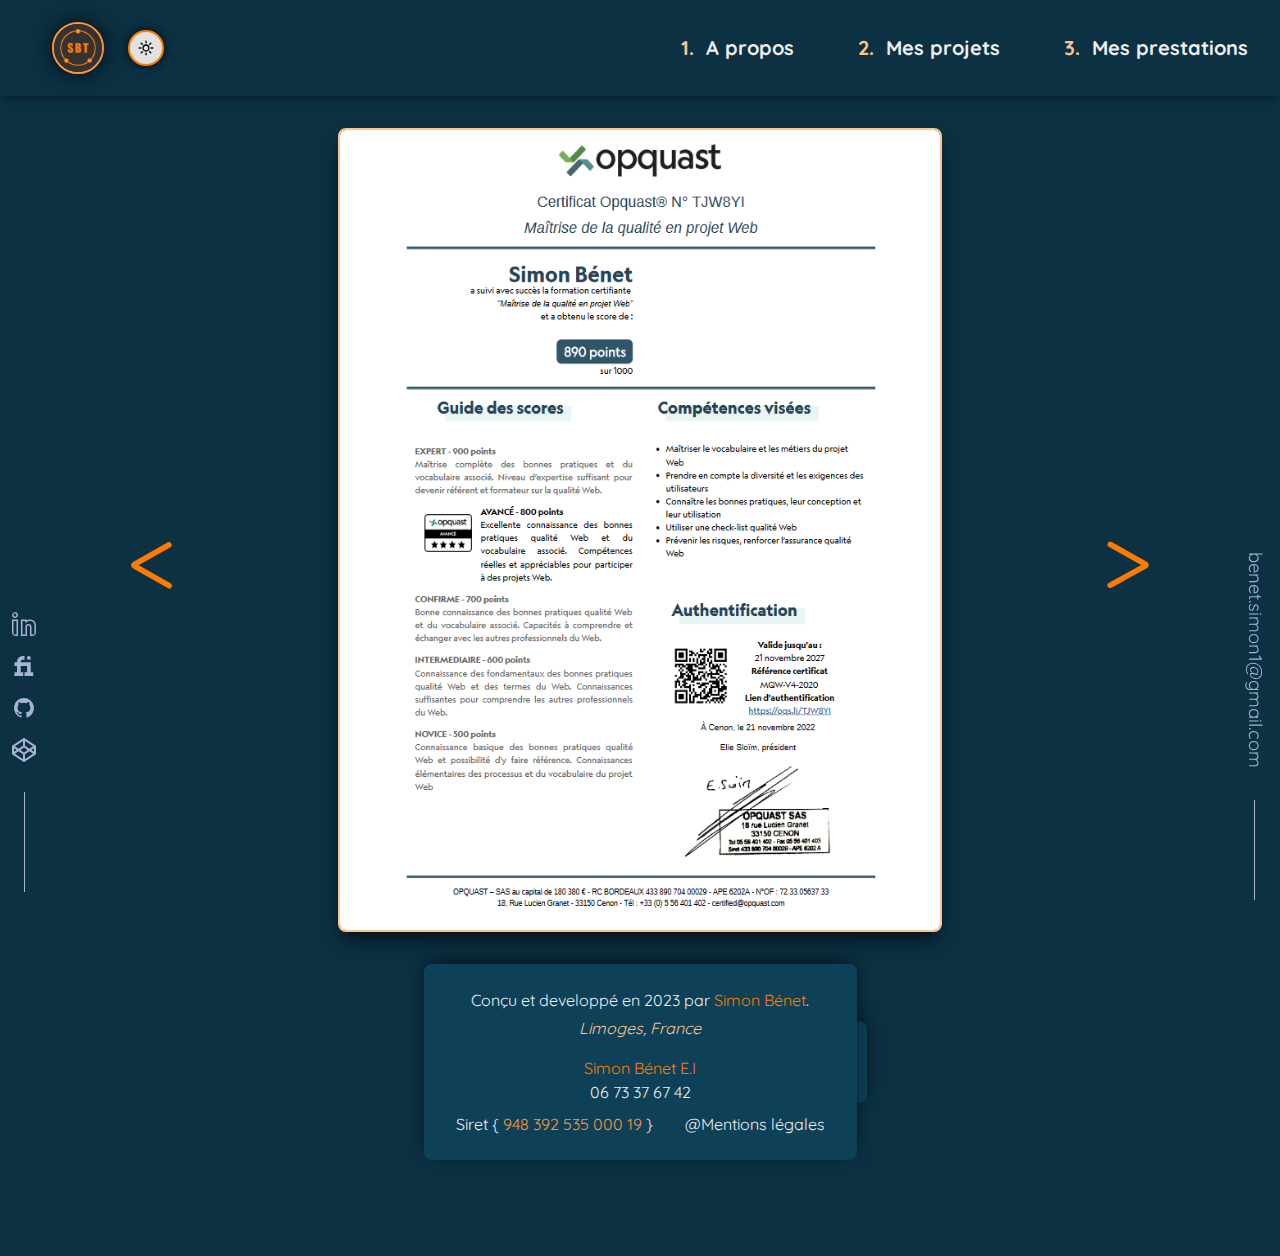
==== commit 9d89a4c5: "cleanUpConcept + remove decoration" ====
--- a/certification.html
+++ b/certification.html
@@ -101,7 +101,7 @@
                 </a>
             </li>
             <li class="socialLink">
-                <a href="" title="Lien vers mon profil fiverr">
+                <a href="https://www.fiverr.com/simonbenet" title="Lien vers mon profil fiverr">
                     <img src="/assets/img/svg/fiverr.svg" alt="logo fiverr au format svg">
                 </a>
             </li>
@@ -115,7 +115,7 @@
                     <img src="/assets/img/svg/codepen.svg" alt="logo codepen au format svg">
                 </a>
             </li>
-            <li class="socialLink">
+            <!-- <li class="socialLink">
                 <a href="" title="Lien vers mon profil facebook">
                     <img src="/assets/img/svg/facebook.svg" alt="logo facebook au format svg">
                 </a>
@@ -124,7 +124,7 @@
                 <a href="" title="Lien vers mon profil instagram">
                     <img src="/assets/img/svg/instagram.svg" alt="logo instagram au format svg">
                 </a>
-            </li>
+            </li> -->
         </ul>
     </div>
 
@@ -152,7 +152,7 @@
         <p id="companyName">Simon Bénet E.I</p>
         <p>06 73 37 67 42</p>
         <div id="information">
-            <a id="siret" href="#" rel="noopener noreferrer" target="_blank" title="Voir ma fiche d'établissement google">Siret { <strong>948 392 535 000 19</strong> }</a>
+            <a id="siret" href="https://www.societe.com/societe/monsieur-simon-benet-948392535.html" rel="noopener noreferrer" target="_blank" title="Voir ma fiche d'établissement sur societe.com">Siret { <strong>948 392 535 000 19</strong> }</a>
             <a id="legalNotice" href="/frLegalNotice.html" rel="noopener noreferrer" target="_blank" title="Voir les mentions légales">@Mentions légales</a>
         </div>
     </div>
--- a/assets/css/styles.min.css
+++ b/assets/css/styles.min.css
@@ -1 +1 @@
-html,body,div,span,object,iframe,h1,h2,h3,h4,h5,h6,p,blockquote,pre,abbr,address,cite,code,del,dfn,em,img,ins,kbd,q,samp,small,strong,sub,sup,var,b,i,dl,dt,dd,ol,ul,li,fieldset,form,label,legend,table,caption,tbody,tfoot,thead,tr,th,td,article,aside,canvas,details,figcaption,figure,footer,header,hgroup,menu,nav,section,summary,time,mark,audio,video{margin:0;padding:0;border:0;outline:0;font-size:100%;vertical-align:baseline;background:rgba(0,0,0,0)}body{line-height:1}article,aside,details,figcaption,figure,footer,header,hgroup,menu,nav,section{display:block}nav ul{list-style:none}blockquote,q{quotes:none}blockquote:before,blockquote:after,q:before,q:after{content:none}a{margin:0;padding:0;font-size:100%;vertical-align:baseline;background:rgba(0,0,0,0)}ins{background-color:#ff9;color:#000;text-decoration:none}mark{background-color:#ff9;color:#000;font-style:italic;font-weight:bold}del{text-decoration:line-through}abbr[title],dfn[title]{border-bottom:1px dotted;cursor:help}table{border-collapse:collapse;border-spacing:0}hr{display:block;height:1px;border:0;border-top:1px solid #ccc;margin:1em 0;padding:0}input,select{vertical-align:middle}img{max-width:100%}html{scroll-behavior:smooth;-ms-overflow-style:none;scrollbar-width:none}html::-webkit-scrollbar{display:none}html body{font-family:"Quicksand",sans-serif,"proxima nova light","Helvetica Neue",Helvetica,Arial,serif}html body h1,html body h2,html body h3{font-weight:500}@media(min-width: 1200px){html body button{cursor:pointer}}html body strong{font-weight:normal}.dark{background-color:#0b3143}#mainHeader{display:grid;grid-template-columns:1fr 1fr;align-items:center;justify-content:center;position:fixed;top:0;width:100%;height:4rem;box-shadow:0px 5px 20px -5px rgba(1,3,5,.8);font-weight:bold;z-index:1000;transition:top .6s;background-color:#0b3143}@media(min-width: 1200px){#mainHeader{grid-template-columns:.5fr 3.5fr 4fr;box-shadow:0px 4px 10px -5px rgba(1,3,5,.8);height:6rem}}#mainHeader #logoContainer{margin-left:.5rem}@media(min-width: 1200px){#mainHeader #logoContainer{margin-left:3.25rem}}#mainHeader #logoContainer #logo{border-radius:50%;height:3rem;width:3rem;display:flex;justify-content:center;align-items:center;box-shadow:0 0 20px .1px rgba(1,3,5,.8);transition:.6s;border:solid 2px #ff9735}#mainHeader #logoContainer #logo a{cursor:auto;text-decoration:none}@media(min-width: 1200px){#mainHeader #logoContainer #logo a{cursor:pointer}}#mainHeader #logoContainer #logo a img{border-radius:100%;display:block}#mainHeader #dotContainer{display:flex;justify-content:end;align-items:center;margin:0 1rem}@media(min-width: 1200px){#mainHeader #dotContainer{justify-content:start}}#mainHeader #dotContainer .headerActionSpanDot{margin-left:.5rem;margin-right:.25rem;border-radius:50%;height:2rem;width:2rem;display:flex;justify-content:center;align-items:center;box-shadow:0 0 10px .1px rgba(1,3,5,.8);border:solid 2px #ff7b00;transition:.6s;background-color:#333}#mainHeader #dotContainer .headerActionSpanDot .day-nightImg{width:1rem}@media(min-width: 1200px){#mainHeader #dotContainer .headerActionSpanDot{margin-right:1rem}#mainHeader #dotContainer .headerActionSpanDot:hover{cursor:pointer;background-color:#ff9735;transition:.6s}}#mainHeader #dotContainer #enMode{display:grid;place-items:center}#mainHeader #dotContainer #enMode a{text-decoration:none}#mainHeader #dotContainer #enMode a img{width:24px;display:block}#mainHeader #dotContainer #frMode a{text-decoration:none}#mainHeader #dotContainer #frMode a img{width:24px;display:block}#mainHeader #dotContainer #lightMode.active{background-color:#e2e2e2;transition:.6s}@media(min-width: 1200px){#mainHeader #dotContainer #lightMode.active:hover{transition:.6s;background-color:#ff9735}}#mainHeader #dotContainer #lightMode.noActive{display:none}#mainHeader #dotContainer #darkMode.noActive{display:none;background-color:#2e2e2e}@media(min-width: 1200px){#mainHeader #dotContainer #darkMode.noActive:hover{transition:.6s;background-color:#ff9735}}#mainHeader #dotContainer #darkMode.active{display:flex}#mainHeader #progressionScrollBar{display:none}@media(min-width: 1200px){#mainHeader #progressionScrollBar{display:block;height:2px;width:0px;position:fixed;align-self:last baseline;background:linear-gradient(to left, #fdc48e, #ff9735, #ff7b00)}}.light #mainHeader{background-color:#333}.light #mainHeader #logoContainer #logo{border:solid 2px #ff9735;background-color:#333;color:#ff7b00}@media(min-width: 1200px){.light #mainHeader #logoContainer #logo:hover{background-color:#9c9c9c}}.light #mainHeader #logoContainer #logo a{color:#ff7b00;transition:.6s}.light #mainHeader #logoContainer #logo a:hover{color:#fafafa}.light #mainHeader #dotContainer .headerActionSpanDot{background-color:#333;color:#ff7b00;border:solid 2px #ff9735;transition:.6s}@media(min-width: 1200px){.light #mainHeader #dotContainer .headerActionSpanDot:hover{background-color:#9c9c9c;color:#fafafa}}.light #mainHeader #dotContainer #enMode a{color:#ff7b00}.light #mainHeader #dotContainer #frMode a{color:#ff7b00}.light #mainHeader #dotContainer #lightMode.active{background-color:#e2e2e2;transition:.6s}@media(min-width: 1200px){.light #mainHeader #dotContainer #lightMode.active:hover{background-color:#ff9735;transition:.6s}}.light #mainHeader #dotContainer #darkMode.active{transition:.6s}.light #mainHeader #dotContainer #darkMode.noActive{background-color:#2e2e2e}@media(min-width: 1200px){.light #mainHeader #dotContainer #darkMode.noActive:hover{background-color:#ff9735}}.light #mainHeader #navbar{background-color:#333}.light #mainHeader #navbar .navbarSpan1{color:#fdc48e}main{padding:0 2rem}@media(min-width: 320px){main{padding:8px}}@media(min-width: 768px){main{padding:16px}}@media(min-width: 1200px){main{padding:inherit}}main .defaultSection{box-shadow:0 10px 20px -10px rgba(1,3,5,.8);border-radius:.5rem;padding:1rem 1rem 2rem 1rem;margin-bottom:4rem;background-color:#0e4158;position:relative}@media(min-width: 320px){main .defaultSection{padding:8px}}@media(min-width: 768px){main .defaultSection{padding:16px}}@media(min-width: 1200px){main .defaultSection{box-shadow:none;background-color:inherit;margin-right:5%;margin-left:5%}}@media(min-width: 1440px){main .defaultSection{margin-right:10%;margin-left:10%}}@media(min-width: 1600px){main .defaultSection{margin-right:15%;margin-left:15%}}main .defaultSection::before{content:"";position:absolute;top:0;right:0;border:20px solid rgba(0,0,0,0);border-top:20px solid #ff9735;border-right:20px solid #ff9735;border-top-right-radius:.25rem}main .defaultSection .headerSection{margin-bottom:1rem;background-color:#0e4158}@media(min-width: 1200px){main .defaultSection .headerSection{margin-bottom:2rem;background-color:inherit}}main .defaultSection .headerSection .sectionH2{font-size:1.5rem;display:flex;justify-content:left;align-items:center;gap:1rem;margin-bottom:1rem;color:#eee}@media(min-width: 768px){main .defaultSection .headerSection .sectionH2{padding-left:2rem}}@media(min-width: 1200px){main .defaultSection .headerSection .sectionH2{font-size:2.5rem;padding-left:4rem}}main .defaultSection .headerSection .sectionH2 .categoryNumber{font-size:1.25rem;color:#ff9735}@media(min-width: 1200px){main .defaultSection .headerSection .sectionH2 .categoryNumber{font-size:1.75rem}}main .defaultSection .headerSection .sectionH2 .categoryDecoration{display:none;height:1px;background-color:#a8b2d1}@media(min-width: 768px){main .defaultSection .headerSection .sectionH2 .categoryDecoration{display:block;width:40%}}@media(min-width: 1200px){main .defaultSection .headerSection .sectionH2 .categoryDecoration{width:50%}}main .defaultSection .sectionP{font-size:1.25rem;line-height:1.75rem;color:#eee}@media(min-width: 1200px){main .defaultSection .sectionP{font-size:1.75rem;line-height:2.25rem}}main .defaultSection .mep::first-letter{margin-left:2rem}main #homeSection::after{content:"";position:absolute;bottom:0;left:0;border:20px solid rgba(0,0,0,0);border-bottom:20px solid #ff9735;border-left:20px solid #ff9735;border-bottom-left-radius:.25rem}main a{text-decoration:none}@media(min-width: 1200px){main a{cursor:pointer}}main .contentA{position:relative}main .contentA strong img{transform:translateY(6px);width:26px;height:26px;padding:0}main .contentA::after{content:"";position:absolute;width:100%;transform:scaleX(0);height:2px;bottom:0;left:0;transform-origin:bottom right;transition:transform .6s ease-out;background-color:#ff9735}main .contentA:hover{transition:.4s;color:#ff9735}main .contentA:hover::after{transform:scaleX(1);transform-origin:bottom left}main strong{color:#fdc48e}main .modalA strong{border:1px solid #ff9735;color:#c26e20 !important}.light{background-color:#fafafa}.light #main{background-color:#fafafa}.light #main .defaultSection{background-color:#fafafa}@media(min-width: 1200px){.light #main .defaultSection{background-color:#fafafa}}.light #main .defaultSection .headerSection{background-color:#fafafa}@media(min-width: 1200px){.light #main .defaultSection .headerSection{background-color:inherit}}.light #main .defaultSection .headerSection h2{color:#333}.light #main .defaultSection .headerSection .categoryNumber{color:#ff9735}.light #main .defaultSection .headerSection .categoryDecoration{background-color:#333}.light #main .defaultSection .sectionP{color:#333}.light #main .defaultSection .contentA::after{background-color:#ff9735}.light #main .defaultSection .contentA:hover{color:#ff9735}.light #main .defaultSection strong{color:#c26e20}.light #main .defaultSection::before{border-top:20px solid #333;border-right:20px solid #333}.light #main #homeSection::after{border-bottom:20px solid #333;border-left:20px solid #333}footer.default{padding:0 2rem;margin:0 1rem;margin-bottom:6rem !important;margin-top:2rem;text-align:center;line-height:1.5rem;display:flex;justify-content:center;align-items:center}footer.default #footerContentContainer{padding:.5rem;box-shadow:0px -5px 20px -5px rgba(1,3,5,.8);border-radius:.5rem;background-color:#0e4158}@media(min-width: 768px){footer.default #footerContentContainer{padding:1rem 1.5rem}}@media(min-width: 1200px){footer.default #footerContentContainer{position:relative;padding:1.5rem 2rem;display:flex;flex-direction:column;justify-content:center;align-items:center}footer.default #footerContentContainer:hover #specContainer{right:-150px;transition:1s}}footer.default #footerContentContainer p{color:#eee}footer.default #footerContentContainer p strong{color:#ff7b00}footer.default #footerContentContainer address{margin-top:.25rem;color:#fdc48e}footer.default #footerContentContainer #specContainer ul{display:flex;justify-content:center;align-items:center;gap:1rem}footer.default #footerContentContainer #specContainer li{list-style:none}footer.default #footerContentContainer #specContainer li img{width:32px;height:32px}@media(min-width: 1200px){footer.default #footerContentContainer #specContainer{position:absolute;display:grid;place-items:center;height:50px;box-shadow:0px -5px 20px -5px rgba(1,3,5,.8);border-radius:.5rem;padding:1rem;right:-10px;transition:1s;z-index:-1;background-color:#0e4158}}footer.default #footerContentContainer #companyName{margin-top:1rem;color:#ff7b00}footer.default #footerContentContainer #information{margin-top:.5rem}@media(min-width: 768px){footer.default #footerContentContainer #information{display:flex;gap:0 2rem}}footer.default #footerContentContainer #information #siret{color:#eee;text-decoration:none}footer.default #footerContentContainer #information #siret strong{color:#ff9735}@media(min-width: 1200px){footer.default #footerContentContainer #information #siret strong:hover{transition:.4s;color:#eee}}footer.default #footerContentContainer #information #legalNotice{color:#eee;text-decoration:none}@media(min-width: 1200px){footer.default #footerContentContainer #information #legalNotice:hover{transition:.4s;color:#ff9735}}footer.onScroll{margin-bottom:2rem}.light footer #footerContentContainer{background-color:#fafafa}.light footer #footerContentContainer #specContainer{background-color:#fafafa}.light footer #footerContentContainer p{color:#333}.light footer #footerContentContainer p strong{color:#ff7b00}.light footer #footerContentContainer address{color:#ff9735}.light footer #footerContentContainer #information #siret{color:#333}.light footer #footerContentContainer #information #siret strong{color:#ff9735}.light footer #footerContentContainer #information #siret strong:hover{color:#333}.light footer #footerContentContainer #information #legalNotice{color:#333}.light footer #footerContentContainer #information #legalNotice:hover{color:#ff9735}#homeSection{margin-top:5rem;position:relative;padding-bottom:5rem}@media(min-width: 1200px){#homeSection{margin-top:8rem;height:80lvh}}@media(min-width: 1440px){#homeSection{margin-top:8rem;padding-bottom:0}}@media(min-width: 1600px){#homeSection{margin-top:7.5%}}@media(min-height: 1920px){#homeSection{height:40lvh}}#homeSection #homeSectionTopRightCornerDecoration{position:absolute;top:0;right:0;border:20px solid rgba(0,0,0,0);border-top:20px solid #ff9735;border-right:20px solid #ff9735;border-top-right-radius:.25rem}#homeSection #homeSectionBottomLeftCornerDecoration{position:absolute;bottom:0;left:0;border:20px solid rgba(0,0,0,0);border-bottom:20px solid #ff9735;border-left:20px solid #ff9735;border-bottom-left-radius:.25rem}#homeSection #homeHeader{text-align:left;padding-left:0 !important}#homeSection #homeHeader #homeHeaderP{margin-left:2rem}#homeSection #homeHeader #mainH1{font-size:1.75rem;line-height:2.5rem;color:#ff9735}@media(min-width: 1200px){#homeSection #homeHeader #mainH1{font-size:3rem;line-height:4.5rem}}#homeSection #homeHeader #mainH2{font-size:2rem;color:#ff7b00}@media(min-width: 1200px){#homeSection #homeHeader #mainH2{padding-bottom:1rem;font-size:3.5rem;line-height:3rem;background:linear-gradient(to right, rgb(255, 123, 0) 20%, rgb(255, 151, 53) 40%, rgb(255, 204, 157) 100%);-webkit-background-clip:text;-moz-background-clip:text;background-clip:text;-webkit-text-fill-color:rgba(0,0,0,0);background-size:100%}}@media(min-width: 1200px){#homeSection #homePContainer{padding-bottom:0;display:grid;grid-template-columns:1fr 1fr}}#homeSection #homePContainer p{position:relative}#homeSection #homePContainer p #homeCTA{position:absolute;bottom:-60px;left:25%;right:25%;padding:0rem .5rem;border-radius:.25rem;text-align:center;border:solid #ff7b00 1px;color:#ff7b00}@media(min-width: 768px){#homeSection #homePContainer p #homeCTA{left:35%;right:35%;padding:.5rem}}@media(min-width: 1200px){#homeSection #homePContainer p #homeCTA{bottom:-100px;transition:.6s;background-color:#0e4158;padding:0}#homeSection #homePContainer p #homeCTA:hover{transition:.6s;background-color:#0b3143;border:solid 1px silver;color:silver}}@media(min-width: 1440px){#homeSection #homePContainer p #homeCTA{bottom:-75px}}@media(min-width: 1600px){#homeSection #homePContainer p #homeCTA{bottom:-100px}}#homeSection #homePContainer #pixelPPContainer{display:none}@media(min-width: 1200px){#homeSection #homePContainer #pixelPPContainer{display:block;position:relative}#homeSection #homePContainer #pixelPPContainer #ppImg{border:6px solid #ff9735;box-shadow:0px 10px 20px -5px rgba(1,3,5,.8);display:block;position:absolute;left:200px;top:20px;border-radius:.5rem}}@media(min-width: 1200px)and (min-width: 1200px){#homeSection #homePContainer #pixelPPContainer #ppImg{left:100px}}@media(min-width: 1200px)and (min-width: 1440px){#homeSection #homePContainer #pixelPPContainer #ppImg{left:200px}}#homeSection #scrollMouse{display:none}@media(min-width: 1200px){#homeSection #scrollMouse{border:solid #ff9735 2px;height:2.75rem;width:1.5rem;border-radius:.75rem;position:absolute;left:calc(50% - 1rem);display:block;bottom:75px}}@media(min-width: 1440px){#homeSection #scrollMouse{bottom:25px}}#homeSection #scrollMouse #scrollContainer{position:relative}#homeSection #scrollMouse #scrollContainer:before{background-color:#ff9735;position:absolute;content:"";display:block;height:.75rem;width:.25rem;border-radius:.5rem;top:.5rem;left:calc(50% - 2px);-webkit-animation-name:drop;-webkit-animation-timing-function:linear;-webkit-animation-iteration-count:infinite;-webkit-animation-play-state:running;-webkit-animation-delay:0s;-webkit-animation-duration:.8s;animation-name:drop;animation-timing-function:linear;animation-iteration-count:infinite;animation-play-state:running;animation-delay:0s;animation-duration:.8s}@-webkit-keyframes drop{0%{top:6px;opacity:.25}30%{top:9px;opacity:1}100%{top:20px;opacity:0}}@keyframes drop{0%{top:6px;opacity:.25}30%{top:9px;opacity:1}100%{top:20px;opacity:0}}.light #homeSection #homeSectionTopRightCornerDecoration{border-top:20px solid #333;border-right:20px solid #333}.light #homeSection #homeSectionBottomLeftCornerDecoration{border-bottom:20px solid #333;border-left:20px solid #333}.light #homeSection #homeHeader #mainH1{color:#ff9735}.light #homeSection #homeHeader #mainH2{color:#ff7b00}@media(min-width: 1200px){.light #homeSection #homeHeader #mainH2{background:linear-gradient(to right, rgb(255, 123, 0) 20%, rgb(255, 151, 53) 40%, #411f00 100%);background-clip:text;-webkit-background-clip:text;-moz-background-clip:text;background-size:100%;-webkit-text-fill-color:rgba(0,0,0,0)}}.light #homeSection #homePContainer #homeCTA{background-color:#333;border:solid 1px #ff7b00;color:#ff7b00}@media(min-width: 1200px){.light #homeSection #homePContainer #homeCTA:hover{border:solid #333 1px;color:#333;background-color:#eee}}.light #homeSection #homePContainer #pixelPPContainer #ppImg{border:6px solid #ff9735}.light #homeSection #scrollMouse{border:solid #333 2px}.light #homeSection #scrollMouse #scrollContainer:before{background-color:#333}#navbar{display:flex;justify-content:center;position:fixed;bottom:0;width:100%;z-index:1000;box-shadow:0px -5px 20px -5px rgba(1,3,5,.8);height:4rem;transition:bottom .6s;background-color:#0b3143}@media(min-width: 1200px){#navbar{box-shadow:none;position:sticky;top:0}}#navbar .navLink{display:flex;justify-content:center;flex-direction:column;text-decoration:none;padding:.5rem 1.25rem .5rem 1.25rem;font-size:1.25rem;white-space:nowrap}@media(min-width: 768px){#navbar .navLink{padding:1rem 4rem 1rem 4rem}}@media(min-width: 1200px){#navbar .navLink{padding:1rem 2rem 1rem 2rem}}@media(min-width: 1440px){#navbar .navLink{padding:1rem 4rem 1rem 4rem}}#navbar .navbarSpan1{display:flex;align-items:center;justify-content:center;gap:.75rem;color:#fdc48e}#navbar .navbarSpan1 .navbarSpan2{display:none;color:#eee}@media(min-width: 1200px){#navbar .navbarSpan1 .navbarSpan2{display:inline-block;position:relative}#navbar .navbarSpan1 .navbarSpan2::after{content:"";position:absolute;width:100%;transform:scaleX(0);height:2px;bottom:0;left:0;background-color:#ff9735;transform-origin:bottom right;transition:transform .6s ease-out}#navbar .navbarSpan1 .navbarSpan2:hover{color:#ff9735;transition:.4s}#navbar .navbarSpan1 .navbarSpan2:hover::after{transform:scaleX(1);transform-origin:bottom left}}#navbar .navbarSpan1 #aboutIcon{width:2.5rem;height:2.5rem}#navbar .navbarSpan1 #checkIcon{width:2rem;height:2rem}#navbar .navbarSpan1 #handshakeIcon{width:2.5rem;height:2.5rem}#navbar .navbarSpan1 #moreIcon{width:2rem;height:2rem}@media(min-width: 1200px){#navbar .navbarSpan1 .navIcon{display:none}}.openModal{text-decoration:underline #ff9735 2px;text-decoration-style:dotted}.openModal strong{font-weight:bolder;color:#ff9735}@media(min-width: 1200px){.openModal strong:hover{cursor:pointer}}.modal{z-index:2000;position:fixed;display:flex;background-color:rgba(0,0,0,.7);top:0;bottom:0;right:0;left:0}.modal .modalContainer{background-color:#fff;max-width:90dvw;max-height:80dvh;overflow-x:hidden;margin:auto;flex:1;border:solid #333 2px;border-radius:.5rem;position:relative;text-align:center}@media(min-width: 768px){.modal .modalContainer{max-width:80dvw}}@media(min-width: 1200px){.modal .modalContainer{max-width:40dvw}}.modal .modalContainer .modalHeader{background-color:#0b3143;padding:2rem 0;position:relative}@media(min-width: 768px){.modal .modalContainer .modalHeader{padding:1rem 0}}.modal .modalContainer .modalHeader .closeModalBtn{position:absolute;background-color:unset;border:none;top:0;right:.5rem;color:#ff7b00;font-size:1.5rem;font-weight:bold;text-align:right}@media(min-width: 1200px){.modal .modalContainer .modalHeader .closeModalBtn{cursor:pointer}.modal .modalContainer .modalHeader .closeModalBtn:hover{color:silver}}.modal .modalContainer .modalHeader .modalTitle{color:#fdc48e;font-size:1.5rem}@media(min-width: 768px){.modal .modalContainer .modalHeader .modalTitle{font-size:2rem}}@media(min-width: 1200px){.modal .modalContainer .modalHeader .modalTitle{font-size:2.5rem}}.modal .modalContainer .mainContainer{display:flex;place-content:center;flex-direction:column;gap:1rem 0;margin:1rem 1rem;font-weight:bolder;line-height:1.25rem}.modal .modalContainer #vptcsMainContainer{display:flex;justify-content:center;align-items:center}.modal .modalContainer #vptcsMainContainer .vptcsContainer{display:grid;gap:1rem}.modal .modalContainer #vptcsMainContainer .vptcsContainer .vptcsMaj{color:#ff9735;font-size:1.5rem;padding-top:1rem}.modal .modalContainer #vptcsMainContainer .vptcsContainer p{color:#333;margin:0 1rem;font-weight:bold}.modal .modalContainer #vptcsMainContainer .vptcsContainer .vptcsMiniP{font-size:1rem;font-weight:lighter}.modal .modalContainer .modalAContainer{padding:.5rem;border:2px solid #333;border-radius:.5rem;width:fit-content;margin:1rem auto}.modal .modalContainer .modalAContainer .modalA{margin:0 auto;width:64px;height:64px;color:#333}.modal .modalContainer .modalAContainer img{width:20px;height:20px}.modal .modalContainer .modalFooter{background-color:#0b3143;padding:1rem 0}.modal .modalContainer .modalFooter .bottomCloseModalBtn{all:unset;border:2px solid #ff9735;border-radius:.5rem;color:#ff9735;padding:.5rem;font-weight:bold}@media(min-width: 1200px){.modal .modalContainer .modalFooter .bottomCloseModalBtn{cursor:pointer}.modal .modalContainer .modalFooter .bottomCloseModalBtn:hover{background-color:#115270;color:silver;border:2px solid silver}}.light .openModal{text-decoration:underline #411f00 2px;text-decoration-style:dotted}.light .openModal strong{color:#411f00 !important}.light .modal{background-color:rgba(0,0,0,.8)}.light .modal .modalContainer{background-color:#fff;border:solid 2px #ff7b00}.light .modal .modalContainer .modalHeader{background-color:#333}.light .modal .modalContainer .modalHeader .closeModalBtn{color:#ff7b00}@media(min-width: 1200px){.light .modal .modalContainer .modalHeader .closeModalBtn:hover{color:silver}}.light .modal .modalContainer .modalHeader .modalTitle{color:#ff9735}.light .modal .modalContainer #vptcsMainContainer .vptcsContainer .vptcsMaj{color:#ff9735}.light .modal .modalContainer #vptcsMainContainer .vptcsContainer p{color:#333}.light .modal .modalContainer .modalAContainer{border:2px solid #333}.light .modal .modalContainer .modalAContainer .modalA{color:#333}.light .modal .modalContainer .modalFooter{background-color:#333}.light .modal .modalContainer .modalFooter .bottomCloseModalBtn{border:2px solid #ff9735;color:#ff9735}@media(min-width: 1200px){.light .modal .modalContainer .modalFooter .bottomCloseModalBtn:hover{background-color:silver;color:#333;border:2px solid #eee}}#leftSideNav{padding:0}#leftSideNav ul{display:flex;justify-content:center;align-items:center;margin:0 2rem;border-radius:1rem;padding:.5rem 0}@media(min-width: 1440px){#leftSideNav ul{padding:.5rem 0}}#leftSideNav ul .socialLink{list-style:none}#leftSideNav ul .socialLink a{margin:0 .5rem}#leftSideNav ul .socialLink a img{width:32px;height:32px}@media(min-width: 768px){#leftSideNav{margin-left:12rem;margin-right:12rem}}@media(min-width: 1200px){#leftSideNav{margin:0;position:fixed;z-index:1000;bottom:0;left:0;overflow-x:hidden;overflow-y:hidden}#leftSideNav ul{display:inline-block;border-radius:inherit;border-top-right-radius:1rem;border-top-left-radius:1rem;margin:0}#leftSideNav ul::after{display:block;content:"";width:1px;height:100px;margin:0 auto;margin-top:1.25rem;background-color:#a8b2d1}#leftSideNav ul .socialLink{padding:.25rem 0;list-style:none}#leftSideNav ul .socialLink a img{width:24px;height:24px;padding:.25rem .25rem;transform:translateY(0px);transition:.4s;border-radius:.5rem}}@media(min-width: 1200px)and (min-width: 1200px){#leftSideNav ul .socialLink a img{width:18px;height:18px}}@media(min-width: 1200px)and (min-width: 1200px){#leftSideNav ul .socialLink a img{width:24px;height:24px}}@media(min-width: 1200px){#leftSideNav ul .socialLink a img:hover{transform:translateY(-4px);transition:.4s;background-color:#156d96}}@media(min-width: 1440px){#leftSideNav{padding-left:3rem}}.light #leftSideNav ul{background-color:#333}@media(min-width: 1200px){.light #leftSideNav ul::after{background-color:#a8b2d1}.light #leftSideNav .socialLink a img:hover{background-color:#1f1f1f}}#aboutSection #infoContainer{position:relative}@media(min-width: 1200px){#aboutSection #infoContainer{display:grid;grid-template-columns:1fr 1fr;gap:8rem;place-items:center}}#aboutSection #infoContainer #speechContainer{position:relative;overflow:hidden;height:320px}@media(min-width: 1200px){#aboutSection #infoContainer #speechContainer{margin-bottom:4rem;height:280px}}#aboutSection #infoContainer #speechContainer::before{content:"";position:absolute;bottom:0;left:0;width:100%;height:100px;background:linear-gradient(transparent, #0e4158)}@media(min-width: 768px){#aboutSection #infoContainer #speechContainer::before{display:none}}@media(min-width: 1200px){#aboutSection #infoContainer #speechContainer::before{display:block;background:linear-gradient(transparent, #0B3143)}}#aboutSection #infoContainer #readMoreBtnEnVersion,#aboutSection #infoContainer #readMoreBtnFrVersion{all:unset;border:solid #ff7b00 1px;border-radius:.25rem;padding:.5rem;margin:0 30%;font-weight:bold;background:#0e4158;color:#ff7b00;text-align:center;display:inline-block}@media(min-width: 768px){#aboutSection #infoContainer #readMoreBtnEnVersion,#aboutSection #infoContainer #readMoreBtnFrVersion{display:none}}@media(min-width: 1200px){#aboutSection #infoContainer #readMoreBtnEnVersion,#aboutSection #infoContainer #readMoreBtnFrVersion{display:block;margin-left:18%;position:absolute;bottom:0;left:0;cursor:pointer}#aboutSection #infoContainer #readMoreBtnEnVersion:hover,#aboutSection #infoContainer #readMoreBtnFrVersion:hover{transition:.6s;background-color:#0b3143;border:solid 1px silver;color:silver}}#aboutSection #infoContainer.active #speechContainer{height:auto}#aboutSection #infoContainer.active #speechContainer::before{display:none}#aboutSection #infoContainer #ppContainer{display:none}@media(min-width: 1200px){#aboutSection #infoContainer #ppContainer{display:block;grid-area:1/2;border:solid #ff9735 8px;border-radius:.75rem;width:fit-content}}#aboutSection #infoContainer #ppContainer #pp{transform:translate(-20px, -20px);border-radius:.25rem;transition:.2s ease-in}#aboutSection #infoContainer #ppContainer #pp:hover{display:block;transform:translate(0, 0);transition:.2s ease-in}#aboutSection #grades-skillsMainContainer{margin-top:2rem;border-radius:.5rem;display:grid;gap:3rem;background-color:#0e4158}@media(min-width: 1200px){#aboutSection #grades-skillsMainContainer{grid-template-columns:1fr 1fr;gap:2rem;background-color:#0b3143}}#aboutSection #grades-skillsMainContainer .grades-skillsContainer{box-shadow:0px 10px 20px -5px rgba(1,3,5,.8);display:grid;place-items:center;font-size:1.5rem;border-radius:.5rem;color:#eee;background-color:#115270}#aboutSection #grades-skillsMainContainer .grades-skillsContainer h3{margin:2rem 0;color:#ff9735}@media(min-width: 1200px){#aboutSection #grades-skillsMainContainer .grades-skillsContainer h3{font-size:2rem}}#aboutSection #grades-skillsMainContainer .grades-skillsContainer .grades-skills{border-radius:.25rem}#aboutSection #grades-skillsMainContainer .grades-skillsContainer .grades-skills a{color:#fdc48e}#aboutSection #grades-skillsMainContainer .grades-skillsContainer .grades-skills ul li{list-style:none;font-size:1.25rem}#aboutSection #grades-skillsMainContainer .grades-skillsContainer .grades-skills ul li .skillsIcons{background-color:#0e4158;border:solid 1px #fdc48e;box-shadow:0px 10px 20px -5px rgba(1,3,5,.8);padding:.5rem;border-radius:.25rem;margin:.5rem;width:32px;height:32px}@media(min-width: 1200px){#aboutSection #grades-skillsMainContainer .grades-skillsContainer .grades-skills ul li .skillsIcons{width:48px;height:48px}#aboutSection #grades-skillsMainContainer .grades-skillsContainer .grades-skills ul li .skillsIcons:hover{background-color:#156d96}}@media(min-width: 1200px){#aboutSection #grades-skillsMainContainer .grades-skillsContainer .grades-skills{margin-bottom:2rem}}#aboutSection #grades-skillsMainContainer .grades-skillsContainer #skills{display:grid;grid-template-columns:1fr 1fr;gap:.5rem}@media(min-width: 768px){#aboutSection #grades-skillsMainContainer .grades-skillsContainer #skills{gap:2rem}}@media(min-width: 1200px){#aboutSection #grades-skillsMainContainer .grades-skillsContainer #skills{gap:.5rem}}#aboutSection #grades-skillsMainContainer .grades-skillsContainer #certification ul li{background-color:#0e4158;border:solid 1px #ff9735;box-shadow:0px 10px 20px -5px rgba(1,3,5,.8);margin:1rem 2rem;padding:.5rem;border-radius:.25rem;text-align:center}@media(min-width: 1200px){#aboutSection #grades-skillsMainContainer .grades-skillsContainer #certification ul li:hover{background-color:#156d96}}#aboutSection #grades-skillsMainContainer .grades-skillsContainer #certificationLink{color:#333;border:solid #ff7b00 1px;color:#ff7b00;background-color:#0e4158;border-radius:.25rem;padding:.5rem;margin:2rem 2rem 0 2rem;transition:.6s;text-align:center}@media(min-width: 1200px){#aboutSection #grades-skillsMainContainer .grades-skillsContainer #certificationLink{margin:auto auto}#aboutSection #grades-skillsMainContainer .grades-skillsContainer #certificationLink:hover{background-color:#0b3143;border:solid 1px silver;color:silver}}#aboutSection #grades-skillsMainContainer #skillsContainer,#aboutSection #grades-skillsMainContainer #gradesContainer{padding-bottom:2rem;position:relative}@media(min-width: 1200px){#aboutSection #grades-skillsMainContainer #skillsContainer,#aboutSection #grades-skillsMainContainer #gradesContainer{padding-bottom:0}}#aboutSection #formationCard{display:none}#aboutSection #skillCard{display:none}.light #aboutSection #infoContainer #speechContainer::before{background:linear-gradient(transparent, #fafafa)}.light #aboutSection #infoContainer #readMoreBtnEnVersion,.light #aboutSection #infoContainer #readMoreBtnFrVersion{border:solid #ff7b00 1px;background:#333;color:#ff7b00}@media(min-width: 1200px){.light #aboutSection #infoContainer #readMoreBtnEnVersion:hover,.light #aboutSection #infoContainer #readMoreBtnFrVersion:hover{background-color:#eee;border:solid 1px #333;color:#333}}.light #aboutSection #grades-skillsMainContainer{background-color:inherit}.light #aboutSection #grades-skillsMainContainer .grades-skillsContainer{color:#333;background-color:#ececec}.light #aboutSection #grades-skillsMainContainer .grades-skillsContainer h3{color:#ff9735}.light #aboutSection #grades-skillsMainContainer .grades-skillsContainer .grades-skills a{color:#c26e20}.light #aboutSection #grades-skillsMainContainer .grades-skillsContainer .grades-skills ul li .skillsIcons{border:solid 1px #333;box-shadow:0px 10px 20px -5px rgba(1,3,5,.8);background-color:silver}@media(min-width: 1200px){.light #aboutSection #grades-skillsMainContainer .grades-skillsContainer .grades-skills ul li .skillsIcons:hover{background-color:#fff}}.light #aboutSection #grades-skillsMainContainer .grades-skillsContainer #certification ul li{background-color:silver;border:solid 1px #333;box-shadow:0px 10px 20px -5px rgba(1,3,5,.8)}@media(min-width: 1200px){.light #aboutSection #grades-skillsMainContainer .grades-skillsContainer #certification ul li:hover{background-color:#fff}}.light #aboutSection #grades-skillsMainContainer .grades-skillsContainer #certificationLink{background-color:#333;border:solid 1px #ff7b00;color:#ff7b00}@media(min-width: 1200px){.light #aboutSection #grades-skillsMainContainer .grades-skillsContainer #certificationLink:hover{border:solid #333 1px;color:#333;background-color:#fff}}#workSection #workHeader{margin-bottom:0 !important}#workSection #workP{margin-bottom:1rem}@media(min-width: 768px){#workSection #workP{margin-top:2rem;margin-bottom:2rem}}#workSection #mainWorksContainer{display:grid;place-items:center;gap:2rem 0rem}@media(min-width: 768px){#workSection #mainWorksContainer{gap:2rem 2rem}}@media(min-width: 1200px){#workSection #mainWorksContainer{box-shadow:0px -5px 20px -5px rgba(1,3,5,.8);grid-template-columns:1fr 1fr;grid-template-rows:1fr 1fr;border-radius:.5rem;padding-top:2rem;background-color:#115270}}@media(min-width: 1440px){#workSection #mainWorksContainer{margin-right:10%;margin-left:10%}}#workSection #mainWorksContainer .workContainer{position:relative;box-shadow:0 10px 20px -5px rgba(1,3,5,.8);border-radius:.5rem;max-width:260px;overflow-x:hidden;border:solid 2px #ff9735}@media(min-width: 768px){#workSection #mainWorksContainer .workContainer{margin:0 auto;max-width:320px}}@media(min-width: 1200px){#workSection #mainWorksContainer .workContainer{max-width:360px;transition:.4s}#workSection #mainWorksContainer .workContainer:hover{transform:scale(1.1);transition:.4s}}#workSection #mainWorksContainer .workContainer .workImg{display:block;box-sizing:border-box;object-fit:cover;max-width:100%;background-repeat:no-repeat}#workSection #mainWorksContainer .workContainer .workDescriptionContainer{display:grid;place-items:center;position:absolute;width:60%;height:100%;box-sizing:border-box;overflow-x:hidden;top:0;right:0;transition:.4s;background-color:rgba(250,250,250,.8)}@media(min-width: 768px){#workSection #mainWorksContainer .workContainer .workDescriptionContainer{overflow-y:hidden;width:50%}}@media(min-width: 1200px){#workSection #mainWorksContainer .workContainer .workDescriptionContainer{overflow-y:hidden;padding:0 1rem}}#workSection #mainWorksContainer .workContainer .workDescriptionContainer .workTitle{font-weight:bold;text-align:center;color:#333}@media(min-width: 768px){#workSection #mainWorksContainer .workContainer .workDescriptionContainer .workTitle{font-size:1.25rem}}#workSection #mainWorksContainer .workContainer .workDescriptionContainer .workTitle.hide{display:none}#workSection #mainWorksContainer .workContainer .workDescriptionContainer .descriptionDecoration{width:100px;height:2px;background-color:#333}#workSection #mainWorksContainer .workContainer .workDescriptionContainer .descriptionDecoration.hide{display:none}#workSection #mainWorksContainer .workContainer .workDescriptionContainer .workDescription{text-align:center;font-weight:bolder;padding:0 .5rem;color:#0b3143}#workSection #mainWorksContainer .workContainer .workDescriptionContainer .workDescription .strongDescription{font-size:1rem;color:#333}#workSection #mainWorksContainer .workContainer .workDescriptionContainer .workDescription.hide{display:none}#workSection #mainWorksContainer .workContainer .workDescriptionContainer .descriptionLinkContainer{display:flex;justify-content:center;align-items:center}#workSection #mainWorksContainer .workContainer .workDescriptionContainer .descriptionLinkContainer.hide{display:none}#workSection #mainWorksContainer .workContainer .workDescriptionContainer .descriptionLinkContainer .githubWorkLink,#workSection #mainWorksContainer .workContainer .workDescriptionContainer .descriptionLinkContainer .codepenWorkLink,#workSection #mainWorksContainer .workContainer .workDescriptionContainer .descriptionLinkContainer .subdomainLink{margin:0 .5rem 0 .5rem;text-decoration:0}#workSection #mainWorksContainer .workContainer .workDescriptionContainer .descriptionLinkContainer .githubWorkLink .githubIcone,#workSection #mainWorksContainer .workContainer .workDescriptionContainer .descriptionLinkContainer .githubWorkLink .codepenIcone,#workSection #mainWorksContainer .workContainer .workDescriptionContainer .descriptionLinkContainer .githubWorkLink .subdomainIcone,#workSection #mainWorksContainer .workContainer .workDescriptionContainer .descriptionLinkContainer .codepenWorkLink .githubIcone,#workSection #mainWorksContainer .workContainer .workDescriptionContainer .descriptionLinkContainer .codepenWorkLink .codepenIcone,#workSection #mainWorksContainer .workContainer .workDescriptionContainer .descriptionLinkContainer .codepenWorkLink .subdomainIcone,#workSection #mainWorksContainer .workContainer .workDescriptionContainer .descriptionLinkContainer .subdomainLink .githubIcone,#workSection #mainWorksContainer .workContainer .workDescriptionContainer .descriptionLinkContainer .subdomainLink .codepenIcone,#workSection #mainWorksContainer .workContainer .workDescriptionContainer .descriptionLinkContainer .subdomainLink .subdomainIcone{width:20px;height:20px}@media(min-width: 768px){#workSection #mainWorksContainer .workContainer .workDescriptionContainer .descriptionLinkContainer .githubWorkLink .githubIcone,#workSection #mainWorksContainer .workContainer .workDescriptionContainer .descriptionLinkContainer .githubWorkLink .codepenIcone,#workSection #mainWorksContainer .workContainer .workDescriptionContainer .descriptionLinkContainer .githubWorkLink .subdomainIcone,#workSection #mainWorksContainer .workContainer .workDescriptionContainer .descriptionLinkContainer .codepenWorkLink .githubIcone,#workSection #mainWorksContainer .workContainer .workDescriptionContainer .descriptionLinkContainer .codepenWorkLink .codepenIcone,#workSection #mainWorksContainer .workContainer .workDescriptionContainer .descriptionLinkContainer .codepenWorkLink .subdomainIcone,#workSection #mainWorksContainer .workContainer .workDescriptionContainer .descriptionLinkContainer .subdomainLink .githubIcone,#workSection #mainWorksContainer .workContainer .workDescriptionContainer .descriptionLinkContainer .subdomainLink .codepenIcone,#workSection #mainWorksContainer .workContainer .workDescriptionContainer .descriptionLinkContainer .subdomainLink .subdomainIcone{transition:.8s;border-radius:1rem;width:32px;height:32px}}@media(min-width: 1200px){#workSection #mainWorksContainer .workContainer .workDescriptionContainer .descriptionLinkContainer .githubWorkLink .githubIcone,#workSection #mainWorksContainer .workContainer .workDescriptionContainer .descriptionLinkContainer .githubWorkLink .codepenIcone,#workSection #mainWorksContainer .workContainer .workDescriptionContainer .descriptionLinkContainer .githubWorkLink .subdomainIcone,#workSection #mainWorksContainer .workContainer .workDescriptionContainer .descriptionLinkContainer .codepenWorkLink .githubIcone,#workSection #mainWorksContainer .workContainer .workDescriptionContainer .descriptionLinkContainer .codepenWorkLink .codepenIcone,#workSection #mainWorksContainer .workContainer .workDescriptionContainer .descriptionLinkContainer .codepenWorkLink .subdomainIcone,#workSection #mainWorksContainer .workContainer .workDescriptionContainer .descriptionLinkContainer .subdomainLink .githubIcone,#workSection #mainWorksContainer .workContainer .workDescriptionContainer .descriptionLinkContainer .subdomainLink .codepenIcone,#workSection #mainWorksContainer .workContainer .workDescriptionContainer .descriptionLinkContainer .subdomainLink .subdomainIcone{transition:.8s;border-radius:1rem}#workSection #mainWorksContainer .workContainer .workDescriptionContainer .descriptionLinkContainer .githubWorkLink .githubIcone:hover,#workSection #mainWorksContainer .workContainer .workDescriptionContainer .descriptionLinkContainer .githubWorkLink .codepenIcone:hover,#workSection #mainWorksContainer .workContainer .workDescriptionContainer .descriptionLinkContainer .githubWorkLink .subdomainIcone:hover,#workSection #mainWorksContainer .workContainer .workDescriptionContainer .descriptionLinkContainer .codepenWorkLink .githubIcone:hover,#workSection #mainWorksContainer .workContainer .workDescriptionContainer .descriptionLinkContainer .codepenWorkLink .codepenIcone:hover,#workSection #mainWorksContainer .workContainer .workDescriptionContainer .descriptionLinkContainer .codepenWorkLink .subdomainIcone:hover,#workSection #mainWorksContainer .workContainer .workDescriptionContainer .descriptionLinkContainer .subdomainLink .githubIcone:hover,#workSection #mainWorksContainer .workContainer .workDescriptionContainer .descriptionLinkContainer .subdomainLink .codepenIcone:hover,#workSection #mainWorksContainer .workContainer .workDescriptionContainer .descriptionLinkContainer .subdomainLink .subdomainIcone:hover{background-color:#ff9735}}#workSection #mainWorksContainer #showMoreBtn,#workSection #mainWorksContainer #showLessBtn{all:unset;border:solid 1px;border-radius:.25rem;padding:.5rem;margin:0 auto;margin-bottom:1rem;font-weight:bold;color:#ff7b00;text-align:center}@media(min-width: 768px){#workSection #mainWorksContainer #showMoreBtn,#workSection #mainWorksContainer #showLessBtn{grid-column:1/3;margin-bottom:2rem}}@media(min-width: 1200px){#workSection #mainWorksContainer #showMoreBtn,#workSection #mainWorksContainer #showLessBtn{text-decoration:none;border-radius:.25rem;cursor:pointer;width:140px;height:40px;border:1px solid;display:flex;align-items:center;justify-content:center;position:relative;z-index:1;transition:1s}#workSection #mainWorksContainer #showMoreBtn::before,#workSection #mainWorksContainer #showMoreBtn::after,#workSection #mainWorksContainer #showLessBtn::before,#workSection #mainWorksContainer #showLessBtn::after{position:absolute;z-index:-1;transition:1s;content:"";background:#115270}#workSection #mainWorksContainer #showMoreBtn::before,#workSection #mainWorksContainer #showLessBtn::before{height:60px;width:140px}#workSection #mainWorksContainer #showMoreBtn::after,#workSection #mainWorksContainer #showLessBtn::after{width:160px;height:40px}#workSection #mainWorksContainer #showMoreBtn:hover::before,#workSection #mainWorksContainer #showLessBtn:hover::before{width:0px;background:#0b3143}#workSection #mainWorksContainer #showMoreBtn:hover::after,#workSection #mainWorksContainer #showLessBtn:hover::after{height:0px;background:#0b3143}#workSection #mainWorksContainer #showMoreBtn:hover,#workSection #mainWorksContainer #showLessBtn:hover{background:#0b3143;border:solid #a8b2d1 1px;color:#a8b2d1}}@media(min-width: 1200px){.light #workSection #mainWorksContainer{background-color:#ececec}}.light #workSection #mainWorksContainer .workContainer{border:solid 2px #ff9735}.light #workSection #mainWorksContainer .workContainer .workDescriptionContainer{background-color:rgba(250,250,250,.8)}.light #workSection #mainWorksContainer .workContainer .workDescriptionContainer .hideDescriptionBtn{background-color:#fdc48e;border-right:2px solid #0b3143;border-bottom:2px solid #0b3143}@media(min-width: 1200px){.light #workSection #mainWorksContainer .workContainer .workDescriptionContainer .hideDescriptionBtn:hover{background-color:#ff7b00}}.light #workSection #mainWorksContainer .workContainer .workDescriptionContainer .workTitle{color:#333}.light #workSection #mainWorksContainer .workContainer .workDescriptionContainer .descriptionDecoration{background-color:#333}.light #workSection #mainWorksContainer .workContainer .workDescriptionContainer .workDescription{color:#333}.light #workSection #mainWorksContainer .workContainer .workDescriptionContainer .workDescription .strongDescription{color:#333}@media(min-width: 1200px){.light #workSection #mainWorksContainer .workContainer .workDescriptionContainer .descriptionLinkContainer .githubWorkLink .githubMiniLogo:hover,.light #workSection #mainWorksContainer .workContainer .workDescriptionContainer .descriptionLinkContainer .githubWorkLink .codepenMiniLogo:hover,.light #workSection #mainWorksContainer .workContainer .workDescriptionContainer .descriptionLinkContainer .codepenWorkLink .githubMiniLogo:hover,.light #workSection #mainWorksContainer .workContainer .workDescriptionContainer .descriptionLinkContainer .codepenWorkLink .codepenMiniLogo:hover{background-color:#ff9735;border-radius:1rem}}.light #workSection #mainWorksContainer #showMoreBtn{color:#ff7b00}@media(min-width: 1200px){.light #workSection #mainWorksContainer #showMoreBtn{color:#333}.light #workSection #mainWorksContainer #showMoreBtn::before,.light #workSection #mainWorksContainer #showMoreBtn::after{background:#ececec}.light #workSection #mainWorksContainer #showMoreBtn:hover::before{background-color:#bbb}.light #workSection #mainWorksContainer #showMoreBtn:hover::after{background-color:#bbb}.light #workSection #mainWorksContainer #showMoreBtn:hover{background-color:#bbb}.light #workSection #mainWorksContainer #showMoreBtn:hover{border:solid #ff7b00 1px}}@media(min-width: 1200px){#serviceSection{display:flex;flex-direction:column;place-content:center}}#serviceSection .serviceContainer{line-height:1.25rem}#serviceSection .serviceContainer .serviceTitle{font-weight:bold;font-size:1.25rem;text-align:right;margin:0 1rem 1rem 0;color:#ff9735}@media(min-width: 1200px){#serviceSection .serviceContainer .serviceTitle{margin-bottom:2rem;font-size:1.75rem}}#serviceSection .serviceContainer p{margin:0 1rem 1rem 0;text-align:right;font-weight:bolder;font-size:1rem}@media(min-width: 1200px){#serviceSection .serviceContainer p{margin-bottom:2rem;font-size:1.5rem}}#serviceSection .serviceContainer .serviceImgContainer{display:flex;place-items:center;overflow:auto;overflow-y:hidden;scroll-snap-type:x mandatory;gap:0 1rem;border:solid 2px #ff7b00;border-radius:.5rem;width:260px;height:160px;box-shadow:0px 10px 20px -5px rgba(1,3,5,.8);margin:0 auto}@media(min-width: 768px){#serviceSection .serviceContainer .serviceImgContainer{width:320px;height:200px;gap:0 2rem}}@media(min-width: 1200px){#serviceSection .serviceContainer .serviceImgContainer{overflow:inherit;width:inherit;height:inherit;border:inherit;box-shadow:inherit;width:365px;height:210px;margin:inherit;padding-bottom:2rem}}#serviceSection .serviceContainer .serviceImgContainer .serviceImg{box-sizing:border-box;box-shadow:0px 10px 20px -5px rgba(1,3,5,.8);border-radius:.5rem;width:100%;height:100%;flex:none;scroll-snap-align:center}@media(min-width: 768px){#serviceSection .serviceContainer .serviceImgContainer .serviceImg{margin:1rem auto}}@media(min-width: 1200px){#serviceSection .serviceContainer .serviceImgContainer .serviceImg:hover{transform:scale(1.1);transition:.4s}}#serviceSection .serviceContainer #adviceAndContact{box-shadow:0px 10px 20px -5px rgba(1,3,5,.8);border-radius:.5rem;padding:1rem 0;text-align:center;padding-bottom:2rem;line-height:1.5rem;background-color:#115270;margin-top:2rem}@media(min-width: 768px){#serviceSection .serviceContainer #adviceAndContact{margin-top:0}}@media(min-width: 1200px){#serviceSection .serviceContainer #adviceAndContact{margin-top:3rem;margin-right:10%;margin-left:10%;padding:1rem 2rem;line-height:2rem}}@media(min-width: 1440px){#serviceSection .serviceContainer #adviceAndContact{margin-right:15%;margin-left:15%}}#serviceSection .serviceContainer #adviceAndContact ul{text-align:left;font-weight:bolder;margin:.5rem 1rem 2rem 1rem;list-style:none;color:#eee}@media(min-width: 768px){#serviceSection .serviceContainer #adviceAndContact ul li{font-size:1.25rem}}#serviceSection .serviceContainer #adviceAndContact ul li::before{content:"- "}#serviceSection .serviceContainer #adviceAndContact #contactMe{text-decoration:none;border:solid 1px;border-radius:.25rem;padding:.5rem;margin:0 auto;font-weight:bold;color:#ff7b00}@media(min-width: 1200px){#serviceSection .serviceContainer #adviceAndContact #contactMe{color:#ff7b00;text-decoration:none;border-radius:.25rem;cursor:pointer;width:140px;height:40px;border:1px solid;display:flex;align-items:center;justify-content:center;position:relative;z-index:1;transition:1s}#serviceSection .serviceContainer #adviceAndContact #contactMe:hover{background:#0b3143;border:solid #a8b2d1 1px;color:#a8b2d1}#serviceSection .serviceContainer #adviceAndContact #contactMe::before,#serviceSection .serviceContainer #adviceAndContact #contactMe::after{position:absolute;z-index:-1;transition:1s;content:"";background:#115270}#serviceSection .serviceContainer #adviceAndContact #contactMe::before{height:60px;width:140px}#serviceSection .serviceContainer #adviceAndContact #contactMe::after{width:160px;height:40px}#serviceSection .serviceContainer #adviceAndContact #contactMe:hover::before{width:0px;background:#0b3143}#serviceSection .serviceContainer #adviceAndContact #contactMe:hover::after{height:0px;background:#0b3143}}#serviceSection #serviceDescriptionMainContainer{display:grid;place-content:center;gap:2rem 0;margin:2rem auto;box-shadow:0px 10px 20px -5px rgba(1,3,5,.8);border-radius:.25rem;padding:2rem 0;background-color:#115270}@media(min-width: 1200px){#serviceSection #serviceDescriptionMainContainer{display:flex;background-color:inherit;box-shadow:inherit;padding:0;margin:2rem auto}}#serviceSection #serviceDescriptionMainContainer .serviceDescriptionContainer{text-align:center;line-height:2.5rem;margin:0}@media(min-width: 1200px){#serviceSection #serviceDescriptionMainContainer .serviceDescriptionContainer{display:grid;place-items:center;gap:1rem 0;grid-template-rows:.25fr .25fr .25fr;width:360px}}#serviceSection #serviceDescriptionMainContainer .serviceDescriptionContainer .serviceIcons{width:32px;transition-duration:1.2s}@media(min-width: 1200px){#serviceSection #serviceDescriptionMainContainer .serviceDescriptionContainer .serviceIcons:hover{transform:rotate(360deg)}}#serviceSection #serviceDescriptionMainContainer .serviceDescriptionContainer .serviceDescriptionTitle{color:#fdc48e;font-size:1.5rem}@media(min-width: 768px){#serviceSection #serviceDescriptionMainContainer .serviceDescriptionContainer .serviceDescriptionTitle{font-size:1.75rem}}#serviceSection #serviceDescriptionMainContainer .serviceDescriptionContainer p{font-size:1rem;padding:0 .5rem}@media(min-width: 768px){#serviceSection #serviceDescriptionMainContainer .serviceDescriptionContainer p{font-size:1.25rem}}@media(min-width: 1200px){#serviceSection #serviceDescriptionMainContainer .serviceDescriptionContainer p{padding:0}}#serviceSection .serviceDecoration{display:none}@media(min-width: 768px){#serviceSection .serviceDecoration{display:block;margin:2rem auto;height:1px;width:50%;background-color:#a8b2d1}}.light #serviceSection .serviceContainer .serviceTitle{color:#ff7b00}.light #serviceSection .serviceContainer .serviceTitle p{color:#eee}.light #serviceSection .serviceContainer .serviceImgContainer .serviceImg{border:2px solid #ff9735}.light #serviceSection .serviceContainer #adviceAndContact{background-color:#ececec}.light #serviceSection .serviceContainer #adviceAndContact ul{color:#333}.light #serviceSection .serviceContainer #adviceAndContact #contactMe{color:#ff7b00}@media(min-width: 1200px){.light #serviceSection .serviceContainer #adviceAndContact #contactMe{color:#333}.light #serviceSection .serviceContainer #adviceAndContact #contactMe::before,.light #serviceSection .serviceContainer #adviceAndContact #contactMe::after{background:#ececec}.light #serviceSection .serviceContainer #adviceAndContact #contactMe:hover::before{background:#9c9c9c}.light #serviceSection .serviceContainer #adviceAndContact #contactMe:hover::after{background:#9c9c9c}.light #serviceSection .serviceContainer #adviceAndContact #contactMe:hover{background:#9c9c9c}.light #serviceSection .serviceContainer #adviceAndContact #contactMe:hover{border:solid #ff7b00 1px}}.light #serviceSection #serviceDescriptionMainContainer .serviceDescriptionContainer .serviceDescriptionTitle{color:#ff9735}.light #serviceSection .serviceDecoration{background-color:#333}.light #serviceSection .scrollXAnimContainer{background-color:#333}.light #serviceSection .scrollXAnimContainer .scrollXAnim{background-color:#ff9735}.light #serviceSection #serviceDescriptionMainContainer{background-color:#ececec}@media(min-width: 1200px){.light #serviceSection #serviceDescriptionMainContainer{background-color:inherit;box-shadow:inherit}}.light #serviceSection #serviceDescriptionMainContainer .serviceDescriptionContainer .serviceDescriptionTitle{color:#ff9735}#moreSectionMainContainer{text-align:center}@media(min-width: 1200px){#moreSectionMainContainer{display:grid;flex-direction:column}}#moreSectionMainContainer h3{font-size:1.5rem;margin-top:.5rem;color:#fdc48e}@media(min-width: 1200px){#moreSectionMainContainer h3{text-decoration:overline}}#moreSectionMainContainer div{display:grid;gap:0;text-align:center}@media(min-width: 1200px){#moreSectionMainContainer div{display:inherit}}#moreSectionMainContainer div a{margin:1rem auto;font-size:1rem;padding:.5rem;border-radius:.5rem;box-shadow:0px 10px 20px -5px rgba(1,3,5,.8);color:#fdc48e;border:solid 2px #ff9735;background-color:#115270}@media(min-width: 768px){#moreSectionMainContainer div a{font-size:1.5rem}}@media(min-width: 1200px){#moreSectionMainContainer div a:hover{border:solid 2px silver;color:silver;background-color:#0b3143;transition:.6s}}.light #moreSection h3{color:#ff7b00}.light #moreSection a{color:#333;background-color:silver;border:solid 2px #333}@media(min-width: 1200px){.light #moreSection a:hover{border:solid 2px #ff7b00;color:#ff7b00;background-color:#333;transition:.6s}}#rightSideNav{display:none}@media(min-width: 1200px){#rightSideNav{display:block;padding-right:.5rem;position:fixed;z-index:1000;bottom:0;right:0;overflow-x:hidden;overflow-y:hidden;writing-mode:vertical-rl}}@media(min-width: 1440px){#rightSideNav{padding-right:3rem}}#rightSideNav #mailContainer{display:flex;border-top-right-radius:1rem;border-top-left-radius:1rem;padding:0 .5rem}#rightSideNav #mailContainer a{font-size:1.15rem;text-decoration:none;margin-bottom:2rem;padding-top:1rem;transform:translateY(0px);transition:.4s;color:#a8b2d1}#rightSideNav #mailContainer a:hover{transition:.4s;transform:translateY(-4px);color:#ff9735}#rightSideNav #mailContainer::after{display:block;content:"";width:1px;height:100px;margin:0 auto;background-color:#a8b2d1}.light #rightSideNav #mailContainer{background-color:#333}.light #rightSideNav #mailContainer a{color:#a8b2d1}.light #rightSideNav #mailContainer a:hover{color:#ff9735}.light #rightSideNav #mailContainer::after{background-color:#a8b2d1}#certificationBody #certificationSliderSection #certificationContainer{display:grid;place-items:center;position:relative}#certificationBody #certificationSliderSection #certificationContainer .certificationImg{box-shadow:0px 10px 20px -5px rgba(1,3,5,.8);margin-top:6rem;max-width:300px;min-height:380px;max-height:400px;border:solid 2px #fdc48e;border-radius:.5rem}@media(min-width: 768px){#certificationBody #certificationSliderSection #certificationContainer .certificationImg{margin-top:6rem;max-width:600px;max-height:700px;min-height:700px;min-width:600px}}@media(min-width: 1200px){#certificationBody #certificationSliderSection #certificationContainer .certificationImg{margin-top:8rem;max-width:600px;max-height:800px;min-height:800px;min-width:600px}}#certificationBody #certificationSliderSection #certificationContainer .certificationImg.noActive{display:none}#certificationBody #certificationSliderSection #certificationContainer .slideDirectionContainer{position:absolute;font-size:3rem;color:#ff7b00;border-radius:.25rem;text-align:center;top:55%}@media(min-width: 768px){#certificationBody #certificationSliderSection #certificationContainer .slideDirectionContainer{font-size:4.5rem}}@media(min-width: 1200px){#certificationBody #certificationSliderSection #certificationContainer .slideDirectionContainer{font-size:6rem}}#certificationBody #certificationSliderSection #certificationContainer #leftDirectionContainer{left:2%}@media(min-width: 768px){#certificationBody #certificationSliderSection #certificationContainer #leftDirectionContainer{left:3.5%}}@media(min-width: 1200px){#certificationBody #certificationSliderSection #certificationContainer #leftDirectionContainer{left:10%}}@media(min-width: 1440px){#certificationBody #certificationSliderSection #certificationContainer #leftDirectionContainer{left:15%}}@media(min-width: 1600px){#certificationBody #certificationSliderSection #certificationContainer #leftDirectionContainer{left:25%}}#certificationBody #certificationSliderSection #certificationContainer #leftDirectionContainer #leftDirection{animation:left 1s infinite linear}@keyframes left{0%{transform:translateX(0)}50%{transform:translateX(-0.075rem);opacity:.75}100%{transform:translateX(-0.15rem);opacity:.5}}@media(min-width: 768px){@keyframes left{0%{transform:translateX(0)}50%{transform:translateX(-0.25rem);opacity:.5}100%{transform:translateX(-0.5rem);opacity:.25}}}#certificationBody #certificationSliderSection #certificationContainer #rightDirectionContainer{right:2%}@media(min-width: 768px){#certificationBody #certificationSliderSection #certificationContainer #rightDirectionContainer{right:3.5%}}@media(min-width: 1200px){#certificationBody #certificationSliderSection #certificationContainer #rightDirectionContainer{right:10%}}@media(min-width: 1440px){#certificationBody #certificationSliderSection #certificationContainer #rightDirectionContainer{right:15%}}@media(min-width: 1600px){#certificationBody #certificationSliderSection #certificationContainer #rightDirectionContainer{right:25%}}#certificationBody #certificationSliderSection #certificationContainer #rightDirectionContainer #rightDirection{animation:right 1s infinite linear}@keyframes right{0%{transform:translateX(0)}50%{transform:translateX(0.075rem);opacity:.75}100%{transform:translateX(0.15rem);opacity:.5}}@media(min-width: 768px){@keyframes right{0%{transform:translateX(0)}50%{transform:translateX(0.25rem);opacity:.5}100%{transform:translateX(0.5rem);opacity:.25}}}#certificationBody .certificationLeftSideNav{margin-top:2rem}#certificationBody #certificationFooter{padding:0;margin:2rem 2rem 4rem 2rem !important}@media(min-width: 768px){#certificationBody #certificationFooter{margin:2rem 2rem 6rem 2rem !important}}@media(min-width: 1200px){#certificationBody #certificationFooter{margin:2rem}}#inunakiBody{overflow:hidden}#inunakiBody #inunakiSection{display:grid;place-items:center;margin:8rem 0}#inunakiBody #inunakiSection img{width:20rem;border-radius:.5rem;padding:.5rem;background-color:#0e4158;box-shadow:0 10px 20px -10px rgba(1,3,5,.8)}#inunakiBody #inunakiSection p{margin:2rem auto;color:#ff9735;text-decoration:underline;text-decoration-style:double;font-size:2rem;text-align:center}#inunakiBody.light #inunakiSection img{background-color:#ff9735}#inunakiBody.light #inunakiSection p{color:#333}#myPixelChestBody{overflow:hidden}#myPixelChestBody #myPixelChestSection{display:grid;place-items:center;margin:10rem 0}#myPixelChestBody #myPixelChestSection p{margin:2rem auto;color:#ff9735;text-decoration:underline;text-decoration-style:double;font-size:2rem;text-align:center}#myPixelChestBody.light #myPixelChestSection p{color:#333}#legalNoticeMain{margin:6rem 1rem;border-radius:.5rem;padding:1rem 0}@media(min-width: 1200px){#legalNoticeMain{margin:8rem 10%}}#legalNoticeMain #infos{color:#eee;line-height:1.5rem}@media(min-width: 1200px){#legalNoticeMain #infos{padding-left:1rem}}#legalNoticeMain #infos h1{font-size:2rem;margin:2rem 0;color:#ff7b00;text-align:center}@media(min-width: 1200px){#legalNoticeMain #infos h1{text-align:inherit}}#legalNoticeMain #infos #infoMainContainer{text-align:end;padding-right:1rem}@media(min-width: 1200px){#legalNoticeMain #infos #infoMainContainer{padding-right:inherit;text-align:inherit;display:grid;grid-template-columns:1fr 1fr}}#legalNoticeMain #infos #infoMainContainer #infoContainer p strong{color:#fdc48e}#legalNoticeMain #infos #infoMainContainer #infoContainer h2{font-size:1.25rem;margin:1rem 0;color:#ff9735}#legalNoticeMain #infos #decoration{text-align:center;width:80%;height:2px;background-color:#eee;margin:2rem auto}#legalNoticeMain #infos #legalNoticeMainContainer{padding-left:1rem}@media(min-width: 1200px){#legalNoticeMain #infos #legalNoticeMainContainer{padding-left:0}}#legalNoticeMain #infos #legalNoticeMainContainer .legalNoticeContainer h2{font-size:1.5rem;margin:2rem 0;color:#ff9735;text-align:start}#legalNoticeMain #infos #legalNoticeMainContainer .legalNoticeContainer p{font-size:1rem}.light #legalNoticeMain{background-color:#eee}.light #legalNoticeMain #infos{color:#333}.light #legalNoticeMain #infos h1{color:#ff7b00}.light #legalNoticeMain #infos #infoMainContainer #infoContainer p strong{color:#411f00;font-weight:bold}.light #legalNoticeMain #infos #infoMainContainer #infoContainer h2{color:#ff9735}.light #legalNoticeMain #infos #decoration{background-color:#eee}.light #legalNoticeMain #infos #legalNoticeMainContainer .legalNoticeContainer h2{color:#ff9735}.light #legalNoticeMain #infos #legalNoticeMainContainer .legalNoticeContainer p strong{color:#411f00;font-weight:bold}/*# sourceMappingURL=styles.min.css.map */+html,body,div,span,object,iframe,h1,h2,h3,h4,h5,h6,p,blockquote,pre,abbr,address,cite,code,del,dfn,em,img,ins,kbd,q,samp,small,strong,sub,sup,var,b,i,dl,dt,dd,ol,ul,li,fieldset,form,label,legend,table,caption,tbody,tfoot,thead,tr,th,td,article,aside,canvas,details,figcaption,figure,footer,header,hgroup,menu,nav,section,summary,time,mark,audio,video{margin:0;padding:0;border:0;outline:0;font-size:100%;vertical-align:baseline;background:rgba(0,0,0,0)}body{line-height:1}article,aside,details,figcaption,figure,footer,header,hgroup,menu,nav,section{display:block}nav ul{list-style:none}blockquote,q{quotes:none}blockquote:before,blockquote:after,q:before,q:after{content:none}a{margin:0;padding:0;font-size:100%;vertical-align:baseline;background:rgba(0,0,0,0)}ins{background-color:#ff9;color:#000;text-decoration:none}mark{background-color:#ff9;color:#000;font-style:italic;font-weight:bold}del{text-decoration:line-through}abbr[title],dfn[title]{border-bottom:1px dotted;cursor:help}table{border-collapse:collapse;border-spacing:0}hr{display:block;height:1px;border:0;border-top:1px solid #ccc;margin:1em 0;padding:0}input,select{vertical-align:middle}img{max-width:100%}html{scroll-behavior:smooth;-ms-overflow-style:none;scrollbar-width:none}html::-webkit-scrollbar{display:none}html body{font-family:"Quicksand",sans-serif,"proxima nova light","Helvetica Neue",Helvetica,Arial,serif}html body h1,html body h2,html body h3{font-weight:500}@media(min-width: 1200px){html body button{cursor:pointer}}html body strong{font-weight:normal}.dark{background-color:#0b3143}#mainHeader{display:grid;grid-template-columns:1fr 1fr;align-items:center;justify-content:center;position:fixed;top:0;width:100%;height:4rem;box-shadow:0px 5px 20px -5px rgba(1,3,5,.8);font-weight:bold;z-index:1000;transition:top .6s;background-color:#0b3143}@media(min-width: 1200px){#mainHeader{grid-template-columns:.5fr 3.5fr 4fr;box-shadow:0px 4px 10px -5px rgba(1,3,5,.8);height:6rem}}#mainHeader #logoContainer{margin-left:.5rem}@media(min-width: 1200px){#mainHeader #logoContainer{margin-left:3.25rem}}#mainHeader #logoContainer #logo{border-radius:50%;height:3rem;width:3rem;display:flex;justify-content:center;align-items:center;box-shadow:0 0 20px .1px rgba(1,3,5,.8);transition:.6s;border:solid 2px #ff9735}#mainHeader #logoContainer #logo a{cursor:auto;text-decoration:none}@media(min-width: 1200px){#mainHeader #logoContainer #logo a{cursor:pointer}}#mainHeader #logoContainer #logo a img{border-radius:100%;display:block}#mainHeader #dotContainer{display:flex;justify-content:end;align-items:center;margin:0 1rem}@media(min-width: 1200px){#mainHeader #dotContainer{justify-content:start}}#mainHeader #dotContainer .headerActionSpanDot{margin-left:.5rem;margin-right:.25rem;border-radius:50%;height:2rem;width:2rem;display:flex;justify-content:center;align-items:center;box-shadow:0 0 10px .1px rgba(1,3,5,.8);border:solid 2px #ff7b00;transition:.6s;background-color:#333}#mainHeader #dotContainer .headerActionSpanDot .day-nightImg{width:1rem}@media(min-width: 1200px){#mainHeader #dotContainer .headerActionSpanDot{margin-right:1rem}#mainHeader #dotContainer .headerActionSpanDot:hover{cursor:pointer;background-color:#ff9735;transition:.6s}}#mainHeader #dotContainer #enMode{display:grid;place-items:center}#mainHeader #dotContainer #enMode a{text-decoration:none}#mainHeader #dotContainer #enMode a img{width:24px;display:block}#mainHeader #dotContainer #frMode a{text-decoration:none}#mainHeader #dotContainer #frMode a img{width:24px;display:block}#mainHeader #dotContainer #lightMode.active{background-color:#e2e2e2;transition:.6s}@media(min-width: 1200px){#mainHeader #dotContainer #lightMode.active:hover{transition:.6s;background-color:#ff9735}}#mainHeader #dotContainer #lightMode.noActive{display:none}#mainHeader #dotContainer #darkMode.noActive{display:none;background-color:#2e2e2e}@media(min-width: 1200px){#mainHeader #dotContainer #darkMode.noActive:hover{transition:.6s;background-color:#ff9735}}#mainHeader #dotContainer #darkMode.active{display:flex}#mainHeader #progressionScrollBar{display:none}@media(min-width: 1200px){#mainHeader #progressionScrollBar{display:block;height:2px;width:0px;position:fixed;align-self:last baseline;background:linear-gradient(to left, #fdc48e, #ff9735, #ff7b00)}}.light #mainHeader{background-color:#333}.light #mainHeader #logoContainer #logo{border:solid 2px #ff9735;background-color:#333;color:#ff7b00}@media(min-width: 1200px){.light #mainHeader #logoContainer #logo:hover{background-color:#9c9c9c}}.light #mainHeader #logoContainer #logo a{color:#ff7b00;transition:.6s}.light #mainHeader #logoContainer #logo a:hover{color:#fafafa}.light #mainHeader #dotContainer .headerActionSpanDot{background-color:#333;color:#ff7b00;border:solid 2px #ff9735;transition:.6s}@media(min-width: 1200px){.light #mainHeader #dotContainer .headerActionSpanDot:hover{background-color:#9c9c9c;color:#fafafa}}.light #mainHeader #dotContainer #enMode a{color:#ff7b00}.light #mainHeader #dotContainer #frMode a{color:#ff7b00}.light #mainHeader #dotContainer #lightMode.active{background-color:#e2e2e2;transition:.6s}@media(min-width: 1200px){.light #mainHeader #dotContainer #lightMode.active:hover{background-color:#ff9735;transition:.6s}}.light #mainHeader #dotContainer #darkMode.active{transition:.6s}.light #mainHeader #dotContainer #darkMode.noActive{background-color:#2e2e2e}@media(min-width: 1200px){.light #mainHeader #dotContainer #darkMode.noActive:hover{background-color:#ff9735}}.light #mainHeader #navbar{background-color:#333}.light #mainHeader #navbar .navbarSpan1{color:#fdc48e}main{padding:0 2rem}@media(min-width: 320px){main{padding:8px}}@media(min-width: 768px){main{padding:16px}}@media(min-width: 1200px){main{padding:inherit}}main .defaultSection{box-shadow:0 10px 20px -10px rgba(1,3,5,.8);border-radius:.5rem;padding:1rem 1rem 2rem 1rem;margin-bottom:4rem;background-color:#0e4158;position:relative}@media(min-width: 320px){main .defaultSection{padding:8px}}@media(min-width: 768px){main .defaultSection{padding:16px}}@media(min-width: 1200px){main .defaultSection{box-shadow:none;background-color:inherit;margin-right:5%;margin-left:5%}}@media(min-width: 1440px){main .defaultSection{margin-right:10%;margin-left:10%}}@media(min-width: 1600px){main .defaultSection{margin-right:15%;margin-left:15%}}main .defaultSection .headerSection{margin-bottom:1rem;background-color:#0e4158}@media(min-width: 1200px){main .defaultSection .headerSection{margin-bottom:2rem;background-color:inherit}}main .defaultSection .headerSection .sectionH2{font-size:1.5rem;display:flex;justify-content:left;align-items:center;gap:1rem;margin-bottom:1rem;color:#eee}@media(min-width: 768px){main .defaultSection .headerSection .sectionH2{padding-left:2rem}}@media(min-width: 1200px){main .defaultSection .headerSection .sectionH2{font-size:2.5rem;padding-left:4rem}}main .defaultSection .headerSection .sectionH2 .categoryNumber{font-size:1.25rem;color:#ff9735}@media(min-width: 1200px){main .defaultSection .headerSection .sectionH2 .categoryNumber{font-size:1.75rem}}main .defaultSection .headerSection .sectionH2 .categoryDecoration{display:none;height:1px;background-color:#a8b2d1}@media(min-width: 768px){main .defaultSection .headerSection .sectionH2 .categoryDecoration{display:block;width:40%}}@media(min-width: 1200px){main .defaultSection .headerSection .sectionH2 .categoryDecoration{width:50%}}main .defaultSection .sectionP{font-size:1.25rem;line-height:1.75rem;color:#eee}@media(min-width: 1200px){main .defaultSection .sectionP{font-size:1.75rem;line-height:2.25rem}}main .defaultSection .mep::first-letter{margin-left:2rem}main a{text-decoration:none}@media(min-width: 1200px){main a{cursor:pointer}}main .contentA{position:relative}main .contentA strong img{transform:translateY(6px);width:26px;height:26px;padding:0}main .contentA::after{content:"";position:absolute;width:100%;transform:scaleX(0);height:2px;bottom:0;left:0;transform-origin:bottom right;transition:transform .6s ease-out;background-color:#ff9735}main .contentA:hover{transition:.4s;color:#ff9735}main .contentA:hover::after{transform:scaleX(1);transform-origin:bottom left}main strong{color:#fdc48e}main .modalA strong{border:1px solid #ff9735;color:#c26e20 !important}.light{background-color:#fafafa}.light #main{background-color:#fafafa}.light #main .defaultSection{background-color:#fafafa}@media(min-width: 1200px){.light #main .defaultSection{background-color:#fafafa}}.light #main .defaultSection .headerSection{background-color:#fafafa}@media(min-width: 1200px){.light #main .defaultSection .headerSection{background-color:inherit}}.light #main .defaultSection .headerSection h2{color:#333}.light #main .defaultSection .headerSection .categoryNumber{color:#ff9735}.light #main .defaultSection .headerSection .categoryDecoration{background-color:#333}.light #main .defaultSection .sectionP{color:#333}.light #main .defaultSection .contentA::after{background-color:#ff9735}.light #main .defaultSection .contentA:hover{color:#ff9735}.light #main .defaultSection strong{color:#c26e20}.light #main .defaultSection::before{border-top:20px solid #333;border-right:20px solid #333}.light #main #homeSection::after{border-bottom:20px solid #333;border-left:20px solid #333}footer.default{padding:0 2rem;margin:0 1rem;margin-bottom:6rem !important;margin-top:2rem;text-align:center;line-height:1.5rem;display:flex;justify-content:center;align-items:center}footer.default #footerContentContainer{padding:.5rem;box-shadow:0px -5px 20px -5px rgba(1,3,5,.8);border-radius:.5rem;background-color:#0e4158}@media(min-width: 768px){footer.default #footerContentContainer{padding:1rem 1.5rem}}@media(min-width: 1200px){footer.default #footerContentContainer{position:relative;padding:1.5rem 2rem;display:flex;flex-direction:column;justify-content:center;align-items:center}footer.default #footerContentContainer:hover #specContainer{right:-150px;transition:1s}}footer.default #footerContentContainer p{color:#eee}footer.default #footerContentContainer p strong{color:#ff7b00}footer.default #footerContentContainer address{margin-top:.25rem;color:#fdc48e}footer.default #footerContentContainer #specContainer ul{display:flex;justify-content:center;align-items:center;gap:1rem}footer.default #footerContentContainer #specContainer li{list-style:none}footer.default #footerContentContainer #specContainer li img{width:32px;height:32px}@media(min-width: 1200px){footer.default #footerContentContainer #specContainer{position:absolute;display:grid;place-items:center;height:50px;box-shadow:0px -5px 20px -5px rgba(1,3,5,.8);border-radius:.5rem;padding:1rem;right:-10px;transition:1s;z-index:-1;background-color:#0e4158}}footer.default #footerContentContainer #companyName{margin-top:1rem;color:#ff7b00}footer.default #footerContentContainer #information{margin-top:.5rem}@media(min-width: 768px){footer.default #footerContentContainer #information{display:flex;gap:0 2rem}}footer.default #footerContentContainer #information #siret{color:#eee;text-decoration:none}footer.default #footerContentContainer #information #siret strong{color:#ff9735}@media(min-width: 1200px){footer.default #footerContentContainer #information #siret strong:hover{transition:.4s;color:#eee}}footer.default #footerContentContainer #information #legalNotice{color:#eee;text-decoration:none}@media(min-width: 1200px){footer.default #footerContentContainer #information #legalNotice:hover{transition:.4s;color:#ff9735}}footer.onScroll{margin-bottom:2rem}.light footer #footerContentContainer{background-color:#fafafa}.light footer #footerContentContainer #specContainer{background-color:#fafafa}.light footer #footerContentContainer p{color:#333}.light footer #footerContentContainer p strong{color:#ff7b00}.light footer #footerContentContainer address{color:#ff9735}.light footer #footerContentContainer #information #siret{color:#333}.light footer #footerContentContainer #information #siret strong{color:#ff9735}.light footer #footerContentContainer #information #siret strong:hover{color:#333}.light footer #footerContentContainer #information #legalNotice{color:#333}.light footer #footerContentContainer #information #legalNotice:hover{color:#ff9735}#homeSection{margin-top:5rem;position:relative;padding-bottom:5rem}@media(min-width: 1200px){#homeSection{margin-top:8rem;height:80lvh}}@media(min-width: 1440px){#homeSection{margin-top:8rem;padding-bottom:0}}@media(min-width: 1600px){#homeSection{margin-top:7.5%}}@media(min-height: 1920px){#homeSection{height:40lvh}}#homeSection #homeSectionTopRightCornerDecoration{position:absolute;top:0;right:0;border:20px solid rgba(0,0,0,0);border-top:20px solid #ff9735;border-right:20px solid #ff9735;border-top-right-radius:.25rem}#homeSection #homeSectionBottomLeftCornerDecoration{position:absolute;bottom:0;left:0;border:20px solid rgba(0,0,0,0);border-bottom:20px solid #ff9735;border-left:20px solid #ff9735;border-bottom-left-radius:.25rem}#homeSection #homeHeader{text-align:left;padding-left:0 !important}#homeSection #homeHeader #homeHeaderP{margin-left:2rem}#homeSection #homeHeader #mainH1{font-size:1.75rem;line-height:2.5rem;color:#ff9735}@media(min-width: 1200px){#homeSection #homeHeader #mainH1{font-size:3rem;line-height:4.5rem}}#homeSection #homeHeader #mainH2{font-size:2rem;color:#ff7b00}@media(min-width: 1200px){#homeSection #homeHeader #mainH2{padding-bottom:1rem;font-size:3.5rem;line-height:3rem;background:linear-gradient(to right, rgb(255, 123, 0) 20%, rgb(255, 151, 53) 40%, rgb(255, 204, 157) 100%);-webkit-background-clip:text;-moz-background-clip:text;background-clip:text;-webkit-text-fill-color:rgba(0,0,0,0);background-size:100%}}@media(min-width: 1200px){#homeSection #homePContainer{padding-bottom:0;display:grid;grid-template-columns:1fr 1fr}}#homeSection #homePContainer p{position:relative}#homeSection #homePContainer p #homeCTA{position:absolute;bottom:-50px;left:25%;right:25%;padding:0rem .5rem;border-radius:.25rem;text-align:center;border:solid #ff7b00 1px;color:#ff7b00}@media(min-width: 768px){#homeSection #homePContainer p #homeCTA{left:35%;right:35%;padding:.5rem}}@media(min-width: 1200px){#homeSection #homePContainer p #homeCTA{transition:.6s;background-color:#0e4158;padding:0}#homeSection #homePContainer p #homeCTA:hover{transition:.6s;background-color:#0b3143;border:solid 1px silver;color:silver}}#homeSection #homePContainer #pixelPPContainer{display:none}@media(min-width: 1200px){#homeSection #homePContainer #pixelPPContainer{display:block;position:relative}#homeSection #homePContainer #pixelPPContainer #ppImg{border:6px solid #ff9735;box-shadow:0px 10px 20px -5px rgba(1,3,5,.8);display:block;position:absolute;left:200px;top:20px;border-radius:.5rem}}@media(min-width: 1200px)and (min-width: 1200px){#homeSection #homePContainer #pixelPPContainer #ppImg{left:100px}}@media(min-width: 1200px)and (min-width: 1440px){#homeSection #homePContainer #pixelPPContainer #ppImg{left:200px}}#homeSection #scrollMouse{display:none}@media(min-width: 1200px){#homeSection #scrollMouse{border:solid #ff9735 2px;height:2.75rem;width:1.5rem;border-radius:.75rem;position:absolute;left:calc(50% - 1rem);display:block;bottom:75px}}@media(min-width: 1440px){#homeSection #scrollMouse{bottom:25px}}#homeSection #scrollMouse #scrollContainer{position:relative}#homeSection #scrollMouse #scrollContainer:before{background-color:#ff9735;position:absolute;content:"";display:block;height:.75rem;width:.25rem;border-radius:.5rem;top:.5rem;left:calc(50% - 2px);-webkit-animation-name:drop;-webkit-animation-timing-function:linear;-webkit-animation-iteration-count:infinite;-webkit-animation-play-state:running;-webkit-animation-delay:0s;-webkit-animation-duration:.8s;animation-name:drop;animation-timing-function:linear;animation-iteration-count:infinite;animation-play-state:running;animation-delay:0s;animation-duration:.8s}@-webkit-keyframes drop{0%{top:6px;opacity:.25}30%{top:9px;opacity:1}100%{top:20px;opacity:0}}@keyframes drop{0%{top:6px;opacity:.25}30%{top:9px;opacity:1}100%{top:20px;opacity:0}}.light #homeSection #homeSectionTopRightCornerDecoration{border-top:20px solid #333;border-right:20px solid #333}.light #homeSection #homeSectionBottomLeftCornerDecoration{border-bottom:20px solid #333;border-left:20px solid #333}.light #homeSection #homeHeader #mainH1{color:#ff9735}.light #homeSection #homeHeader #mainH2{color:#ff7b00}@media(min-width: 1200px){.light #homeSection #homeHeader #mainH2{background:linear-gradient(to right, rgb(255, 123, 0) 20%, rgb(255, 151, 53) 40%, #411f00 100%);background-clip:text;-webkit-background-clip:text;-moz-background-clip:text;background-size:100%;-webkit-text-fill-color:rgba(0,0,0,0)}}.light #homeSection #homePContainer #homeCTA{background-color:#333;border:solid 1px #ff7b00;color:#ff7b00}@media(min-width: 1200px){.light #homeSection #homePContainer #homeCTA:hover{border:solid #333 1px;color:#333;background-color:#eee}}.light #homeSection #homePContainer #pixelPPContainer #ppImg{border:6px solid #ff9735}.light #homeSection #scrollMouse{border:solid #333 2px}.light #homeSection #scrollMouse #scrollContainer:before{background-color:#333}#navbar{display:flex;justify-content:center;position:fixed;bottom:0;width:100%;z-index:1000;box-shadow:0px -5px 20px -5px rgba(1,3,5,.8);height:4rem;transition:bottom .6s;background-color:#0b3143}@media(min-width: 1200px){#navbar{box-shadow:none;position:sticky;top:0}}#navbar .navLink{display:flex;justify-content:center;flex-direction:column;text-decoration:none;padding:.5rem 1.25rem .5rem 1.25rem;font-size:1.25rem;white-space:nowrap}@media(min-width: 768px){#navbar .navLink{padding:1rem 4rem 1rem 4rem}}@media(min-width: 1200px){#navbar .navLink{padding:1rem 2rem 1rem 2rem}}@media(min-width: 1440px){#navbar .navLink{padding:1rem 4rem 1rem 4rem}}#navbar .navbarSpan1{display:flex;align-items:center;justify-content:center;gap:.75rem;color:#fdc48e}#navbar .navbarSpan1 .navbarSpan2{display:none;color:#eee}@media(min-width: 1200px){#navbar .navbarSpan1 .navbarSpan2{display:inline-block;position:relative}#navbar .navbarSpan1 .navbarSpan2::after{content:"";position:absolute;width:100%;transform:scaleX(0);height:2px;bottom:0;left:0;background-color:#ff9735;transform-origin:bottom right;transition:transform .6s ease-out}#navbar .navbarSpan1 .navbarSpan2:hover{color:#ff9735;transition:.4s}#navbar .navbarSpan1 .navbarSpan2:hover::after{transform:scaleX(1);transform-origin:bottom left}}#navbar .navbarSpan1 #aboutIcon{width:2.5rem;height:2.5rem}#navbar .navbarSpan1 #checkIcon{width:2rem;height:2rem}#navbar .navbarSpan1 #handshakeIcon{width:2.5rem;height:2.5rem}#navbar .navbarSpan1 #moreIcon{width:2rem;height:2rem}@media(min-width: 1200px){#navbar .navbarSpan1 .navIcon{display:none}}.openModal{text-decoration:underline #ff9735 2px;text-decoration-style:dotted}.openModal strong{font-weight:bolder;color:#ff9735}@media(min-width: 1200px){.openModal strong:hover{cursor:pointer}}.modal{z-index:2000;position:fixed;display:flex;background-color:rgba(0,0,0,.7);top:0;bottom:0;right:0;left:0}.modal .modalContainer{background-color:#fff;max-width:90dvw;max-height:80dvh;overflow-x:hidden;margin:auto;flex:1;border:solid #333 2px;border-radius:.5rem;position:relative;text-align:center}@media(min-width: 768px){.modal .modalContainer{max-width:80dvw}}@media(min-width: 1200px){.modal .modalContainer{max-width:40dvw}}.modal .modalContainer .modalHeader{background-color:#0b3143;padding:2rem 0;position:relative}@media(min-width: 768px){.modal .modalContainer .modalHeader{padding:1rem 0}}.modal .modalContainer .modalHeader .closeModalBtn{position:absolute;background-color:unset;border:none;top:0;right:.5rem;color:#ff7b00;font-size:1.5rem;font-weight:bold;text-align:right}@media(min-width: 1200px){.modal .modalContainer .modalHeader .closeModalBtn{cursor:pointer}.modal .modalContainer .modalHeader .closeModalBtn:hover{color:silver}}.modal .modalContainer .modalHeader .modalTitle{color:#fdc48e;font-size:1.5rem}@media(min-width: 768px){.modal .modalContainer .modalHeader .modalTitle{font-size:2rem}}@media(min-width: 1200px){.modal .modalContainer .modalHeader .modalTitle{font-size:2.5rem}}.modal .modalContainer .mainContainer{display:flex;place-content:center;flex-direction:column;gap:1rem 0;margin:1rem 1rem;font-weight:bolder;line-height:1.25rem}.modal .modalContainer #vptcsMainContainer{display:flex;justify-content:center;align-items:center}.modal .modalContainer #vptcsMainContainer .vptcsContainer{display:grid;gap:1rem}.modal .modalContainer #vptcsMainContainer .vptcsContainer .vptcsMaj{color:#ff9735;font-size:1.5rem;padding-top:1rem}.modal .modalContainer #vptcsMainContainer .vptcsContainer p{color:#333;margin:0 1rem;font-weight:bold}.modal .modalContainer #vptcsMainContainer .vptcsContainer .vptcsMiniP{font-size:1rem;font-weight:lighter}.modal .modalContainer .modalAContainer{padding:.5rem;border:2px solid #333;border-radius:.5rem;width:fit-content;margin:1rem auto}.modal .modalContainer .modalAContainer .modalA{margin:0 auto;width:64px;height:64px;color:#333}.modal .modalContainer .modalAContainer img{width:20px;height:20px}.modal .modalContainer .modalFooter{background-color:#0b3143;padding:1rem 0}.modal .modalContainer .modalFooter .bottomCloseModalBtn{all:unset;border:2px solid #ff9735;border-radius:.5rem;color:#ff9735;padding:.5rem;font-weight:bold}@media(min-width: 1200px){.modal .modalContainer .modalFooter .bottomCloseModalBtn{cursor:pointer}.modal .modalContainer .modalFooter .bottomCloseModalBtn:hover{background-color:#115270;color:silver;border:2px solid silver}}.light .openModal{text-decoration:underline #411f00 2px;text-decoration-style:dotted}.light .openModal strong{color:#411f00 !important}.light .modal{background-color:rgba(0,0,0,.8)}.light .modal .modalContainer{background-color:#fff;border:solid 2px #ff7b00}.light .modal .modalContainer .modalHeader{background-color:#333}.light .modal .modalContainer .modalHeader .closeModalBtn{color:#ff7b00}@media(min-width: 1200px){.light .modal .modalContainer .modalHeader .closeModalBtn:hover{color:silver}}.light .modal .modalContainer .modalHeader .modalTitle{color:#ff9735}.light .modal .modalContainer #vptcsMainContainer .vptcsContainer .vptcsMaj{color:#ff9735}.light .modal .modalContainer #vptcsMainContainer .vptcsContainer p{color:#333}.light .modal .modalContainer .modalAContainer{border:2px solid #333}.light .modal .modalContainer .modalAContainer .modalA{color:#333}.light .modal .modalContainer .modalFooter{background-color:#333}.light .modal .modalContainer .modalFooter .bottomCloseModalBtn{border:2px solid #ff9735;color:#ff9735}@media(min-width: 1200px){.light .modal .modalContainer .modalFooter .bottomCloseModalBtn:hover{background-color:silver;color:#333;border:2px solid #eee}}#leftSideNav{padding:0}#leftSideNav ul{display:flex;justify-content:center;align-items:center;margin:0 2rem;border-radius:1rem;padding:.5rem 0}@media(min-width: 1440px){#leftSideNav ul{padding:.5rem 0}}#leftSideNav ul .socialLink{list-style:none}#leftSideNav ul .socialLink a{margin:0 .5rem}#leftSideNav ul .socialLink a img{width:32px;height:32px}@media(min-width: 768px){#leftSideNav{margin-left:12rem;margin-right:12rem}}@media(min-width: 1200px){#leftSideNav{margin:0;position:fixed;z-index:1000;bottom:0;left:0;overflow-x:hidden;overflow-y:hidden}#leftSideNav ul{display:inline-block;border-radius:inherit;border-top-right-radius:1rem;border-top-left-radius:1rem;margin:0}#leftSideNav ul::after{display:block;content:"";width:1px;height:100px;margin:0 auto;margin-top:1.25rem;background-color:#a8b2d1}#leftSideNav ul .socialLink{padding:.25rem 0;list-style:none}#leftSideNav ul .socialLink a img{width:24px;height:24px;padding:.25rem .25rem;transform:translateY(0px);transition:.4s;border-radius:.5rem}}@media(min-width: 1200px)and (min-width: 1200px){#leftSideNav ul .socialLink a img{width:18px;height:18px}}@media(min-width: 1200px)and (min-width: 1200px){#leftSideNav ul .socialLink a img{width:24px;height:24px}}@media(min-width: 1200px){#leftSideNav ul .socialLink a img:hover{transform:translateY(-4px);transition:.4s;background-color:#156d96}}@media(min-width: 1440px){#leftSideNav{padding-left:3rem}}.light #leftSideNav ul{background-color:#333}@media(min-width: 1200px){.light #leftSideNav ul::after{background-color:#a8b2d1}.light #leftSideNav .socialLink a img:hover{background-color:#1f1f1f}}#aboutSection #infoContainer{position:relative}@media(min-width: 1200px){#aboutSection #infoContainer{display:grid;grid-template-columns:1fr 1fr;gap:8rem;place-items:center}}#aboutSection #infoContainer #speechContainer{position:relative;overflow:hidden;height:320px}@media(min-width: 1200px){#aboutSection #infoContainer #speechContainer{margin-bottom:4rem;height:280px}}#aboutSection #infoContainer #speechContainer::before{content:"";position:absolute;bottom:0;left:0;width:100%;height:100px;background:linear-gradient(transparent, #0e4158)}@media(min-width: 768px){#aboutSection #infoContainer #speechContainer::before{display:none}}@media(min-width: 1200px){#aboutSection #infoContainer #speechContainer::before{display:block;background:linear-gradient(transparent, #0B3143)}}#aboutSection #infoContainer #readMoreBtnEnVersion,#aboutSection #infoContainer #readMoreBtnFrVersion{all:unset;border:solid #ff7b00 1px;border-radius:.25rem;padding:.5rem;margin:0 30%;font-weight:bold;background:#0e4158;color:#ff7b00;text-align:center;display:inline-block}@media(min-width: 768px){#aboutSection #infoContainer #readMoreBtnEnVersion,#aboutSection #infoContainer #readMoreBtnFrVersion{display:none}}@media(min-width: 1200px){#aboutSection #infoContainer #readMoreBtnEnVersion,#aboutSection #infoContainer #readMoreBtnFrVersion{display:block;margin-left:18%;position:absolute;bottom:0;left:0;cursor:pointer}#aboutSection #infoContainer #readMoreBtnEnVersion:hover,#aboutSection #infoContainer #readMoreBtnFrVersion:hover{transition:.6s;background-color:#0b3143;border:solid 1px silver;color:silver}}#aboutSection #infoContainer.active #speechContainer{height:auto}#aboutSection #infoContainer.active #speechContainer::before{display:none}#aboutSection #infoContainer #ppContainer{display:none}@media(min-width: 1200px){#aboutSection #infoContainer #ppContainer{display:block;grid-area:1/2;border:solid #ff9735 8px;border-radius:.75rem;width:fit-content}}#aboutSection #infoContainer #ppContainer #pp{transform:translate(-20px, -20px);border-radius:.25rem;transition:.2s ease-in}#aboutSection #infoContainer #ppContainer #pp:hover{display:block;transform:translate(0, 0);transition:.2s ease-in}#aboutSection #grades-skillsMainContainer{margin-top:2rem;border-radius:.5rem;display:grid;gap:3rem;background-color:#0e4158}@media(min-width: 1200px){#aboutSection #grades-skillsMainContainer{grid-template-columns:1fr 1fr;gap:2rem;background-color:#0b3143}}#aboutSection #grades-skillsMainContainer .grades-skillsContainer{box-shadow:0px 10px 20px -5px rgba(1,3,5,.8);display:grid;place-items:center;font-size:1.5rem;border-radius:.5rem;color:#eee;background-color:#115270}#aboutSection #grades-skillsMainContainer .grades-skillsContainer h3{margin:2rem 0;color:#ff9735}@media(min-width: 1200px){#aboutSection #grades-skillsMainContainer .grades-skillsContainer h3{font-size:2rem}}#aboutSection #grades-skillsMainContainer .grades-skillsContainer .grades-skills{border-radius:.25rem}#aboutSection #grades-skillsMainContainer .grades-skillsContainer .grades-skills a{color:#fdc48e}#aboutSection #grades-skillsMainContainer .grades-skillsContainer .grades-skills ul li{list-style:none;font-size:1.25rem}#aboutSection #grades-skillsMainContainer .grades-skillsContainer .grades-skills ul li .skillsIcons{background-color:#0e4158;border:solid 1px #fdc48e;box-shadow:0px 10px 20px -5px rgba(1,3,5,.8);padding:.5rem;border-radius:.25rem;margin:.5rem;width:32px;height:32px}@media(min-width: 1200px){#aboutSection #grades-skillsMainContainer .grades-skillsContainer .grades-skills ul li .skillsIcons{width:48px;height:48px}#aboutSection #grades-skillsMainContainer .grades-skillsContainer .grades-skills ul li .skillsIcons:hover{background-color:#156d96}}@media(min-width: 1200px){#aboutSection #grades-skillsMainContainer .grades-skillsContainer .grades-skills{margin-bottom:2rem}}#aboutSection #grades-skillsMainContainer .grades-skillsContainer #skills{display:grid;grid-template-columns:1fr 1fr;gap:.5rem}@media(min-width: 768px){#aboutSection #grades-skillsMainContainer .grades-skillsContainer #skills{gap:2rem}}@media(min-width: 1200px){#aboutSection #grades-skillsMainContainer .grades-skillsContainer #skills{gap:.5rem}}#aboutSection #grades-skillsMainContainer .grades-skillsContainer #certification ul li{background-color:#0e4158;border:solid 1px #ff9735;box-shadow:0px 10px 20px -5px rgba(1,3,5,.8);margin:1rem 2rem;padding:.5rem;border-radius:.25rem;text-align:center}@media(min-width: 1200px){#aboutSection #grades-skillsMainContainer .grades-skillsContainer #certification ul li:hover{background-color:#156d96}}#aboutSection #grades-skillsMainContainer .grades-skillsContainer #certificationLink{color:#333;border:solid #ff7b00 1px;color:#ff7b00;background-color:#0e4158;border-radius:.25rem;padding:.5rem;margin:2rem 2rem 0 2rem;transition:.6s;text-align:center}@media(min-width: 1200px){#aboutSection #grades-skillsMainContainer .grades-skillsContainer #certificationLink{margin:auto auto}#aboutSection #grades-skillsMainContainer .grades-skillsContainer #certificationLink:hover{background-color:#0b3143;border:solid 1px silver;color:silver}}#aboutSection #grades-skillsMainContainer #skillsContainer,#aboutSection #grades-skillsMainContainer #gradesContainer{padding-bottom:2rem;position:relative}@media(min-width: 1200px){#aboutSection #grades-skillsMainContainer #skillsContainer,#aboutSection #grades-skillsMainContainer #gradesContainer{padding-bottom:0}}#aboutSection #formationCard{display:none}#aboutSection #skillCard{display:none}.light #aboutSection #infoContainer #speechContainer::before{background:linear-gradient(transparent, #fafafa)}.light #aboutSection #infoContainer #readMoreBtnEnVersion,.light #aboutSection #infoContainer #readMoreBtnFrVersion{border:solid #ff7b00 1px;background:#333;color:#ff7b00}@media(min-width: 1200px){.light #aboutSection #infoContainer #readMoreBtnEnVersion:hover,.light #aboutSection #infoContainer #readMoreBtnFrVersion:hover{background-color:#eee;border:solid 1px #333;color:#333}}.light #aboutSection #grades-skillsMainContainer{background-color:inherit}.light #aboutSection #grades-skillsMainContainer .grades-skillsContainer{color:#333;background-color:#ececec}.light #aboutSection #grades-skillsMainContainer .grades-skillsContainer h3{color:#ff9735}.light #aboutSection #grades-skillsMainContainer .grades-skillsContainer .grades-skills a{color:#c26e20}.light #aboutSection #grades-skillsMainContainer .grades-skillsContainer .grades-skills ul li .skillsIcons{border:solid 1px #333;box-shadow:0px 10px 20px -5px rgba(1,3,5,.8);background-color:silver}@media(min-width: 1200px){.light #aboutSection #grades-skillsMainContainer .grades-skillsContainer .grades-skills ul li .skillsIcons:hover{background-color:#fff}}.light #aboutSection #grades-skillsMainContainer .grades-skillsContainer #certification ul li{background-color:silver;border:solid 1px #333;box-shadow:0px 10px 20px -5px rgba(1,3,5,.8)}@media(min-width: 1200px){.light #aboutSection #grades-skillsMainContainer .grades-skillsContainer #certification ul li:hover{background-color:#fff}}.light #aboutSection #grades-skillsMainContainer .grades-skillsContainer #certificationLink{background-color:#333;border:solid 1px #ff7b00;color:#ff7b00}@media(min-width: 1200px){.light #aboutSection #grades-skillsMainContainer .grades-skillsContainer #certificationLink:hover{border:solid #333 1px;color:#333;background-color:#fff}}#workSection #workHeader{margin-bottom:0 !important}#workSection #workP{margin-bottom:1rem}@media(min-width: 768px){#workSection #workP{margin-top:2rem;margin-bottom:2rem}}#workSection #mainWorksContainer{display:grid;place-items:center;gap:2rem 0rem}@media(min-width: 768px){#workSection #mainWorksContainer{gap:2rem 2rem}}@media(min-width: 1200px){#workSection #mainWorksContainer{box-shadow:0px -5px 20px -5px rgba(1,3,5,.8);grid-template-columns:1fr 1fr;grid-template-rows:1fr 1fr;border-radius:.5rem;padding-top:2rem;background-color:#115270}}@media(min-width: 1440px){#workSection #mainWorksContainer{margin-right:10%;margin-left:10%}}#workSection #mainWorksContainer .workContainer{position:relative;box-shadow:0 10px 20px -5px rgba(1,3,5,.8);border-radius:.5rem;max-width:260px;overflow-x:hidden;border:solid 2px #ff9735}@media(min-width: 768px){#workSection #mainWorksContainer .workContainer{margin:0 auto;max-width:320px}}@media(min-width: 1200px){#workSection #mainWorksContainer .workContainer{max-width:360px;transition:.4s}#workSection #mainWorksContainer .workContainer:hover{transform:scale(1.1);transition:.4s}}#workSection #mainWorksContainer .workContainer .workImg{display:block;box-sizing:border-box;object-fit:cover;max-width:100%;background-repeat:no-repeat}#workSection #mainWorksContainer .workContainer .workDescriptionContainer{display:grid;place-items:center;position:absolute;width:60%;height:100%;box-sizing:border-box;overflow-x:hidden;top:0;right:0;transition:.4s;background-color:rgba(250,250,250,.8)}@media(min-width: 768px){#workSection #mainWorksContainer .workContainer .workDescriptionContainer{overflow-y:hidden;width:50%}}@media(min-width: 1200px){#workSection #mainWorksContainer .workContainer .workDescriptionContainer{overflow-y:hidden;padding:0 1rem}}#workSection #mainWorksContainer .workContainer .workDescriptionContainer .workTitle{font-weight:bold;text-align:center;color:#333}@media(min-width: 768px){#workSection #mainWorksContainer .workContainer .workDescriptionContainer .workTitle{font-size:1.25rem}}#workSection #mainWorksContainer .workContainer .workDescriptionContainer .workTitle.hide{display:none}#workSection #mainWorksContainer .workContainer .workDescriptionContainer .descriptionDecoration{width:100px;height:2px;background-color:#333}#workSection #mainWorksContainer .workContainer .workDescriptionContainer .descriptionDecoration.hide{display:none}#workSection #mainWorksContainer .workContainer .workDescriptionContainer .workDescription{text-align:center;font-weight:bolder;padding:0 .5rem;color:#0b3143}#workSection #mainWorksContainer .workContainer .workDescriptionContainer .workDescription .strongDescription{font-size:1rem;color:#333}#workSection #mainWorksContainer .workContainer .workDescriptionContainer .workDescription.hide{display:none}#workSection #mainWorksContainer .workContainer .workDescriptionContainer .descriptionLinkContainer{display:flex;justify-content:center;align-items:center}#workSection #mainWorksContainer .workContainer .workDescriptionContainer .descriptionLinkContainer.hide{display:none}#workSection #mainWorksContainer .workContainer .workDescriptionContainer .descriptionLinkContainer .githubWorkLink,#workSection #mainWorksContainer .workContainer .workDescriptionContainer .descriptionLinkContainer .codepenWorkLink,#workSection #mainWorksContainer .workContainer .workDescriptionContainer .descriptionLinkContainer .subdomainLink{margin:0 .5rem 0 .5rem;text-decoration:0}#workSection #mainWorksContainer .workContainer .workDescriptionContainer .descriptionLinkContainer .githubWorkLink .githubIcone,#workSection #mainWorksContainer .workContainer .workDescriptionContainer .descriptionLinkContainer .githubWorkLink .codepenIcone,#workSection #mainWorksContainer .workContainer .workDescriptionContainer .descriptionLinkContainer .githubWorkLink .subdomainIcone,#workSection #mainWorksContainer .workContainer .workDescriptionContainer .descriptionLinkContainer .codepenWorkLink .githubIcone,#workSection #mainWorksContainer .workContainer .workDescriptionContainer .descriptionLinkContainer .codepenWorkLink .codepenIcone,#workSection #mainWorksContainer .workContainer .workDescriptionContainer .descriptionLinkContainer .codepenWorkLink .subdomainIcone,#workSection #mainWorksContainer .workContainer .workDescriptionContainer .descriptionLinkContainer .subdomainLink .githubIcone,#workSection #mainWorksContainer .workContainer .workDescriptionContainer .descriptionLinkContainer .subdomainLink .codepenIcone,#workSection #mainWorksContainer .workContainer .workDescriptionContainer .descriptionLinkContainer .subdomainLink .subdomainIcone{width:20px;height:20px}@media(min-width: 768px){#workSection #mainWorksContainer .workContainer .workDescriptionContainer .descriptionLinkContainer .githubWorkLink .githubIcone,#workSection #mainWorksContainer .workContainer .workDescriptionContainer .descriptionLinkContainer .githubWorkLink .codepenIcone,#workSection #mainWorksContainer .workContainer .workDescriptionContainer .descriptionLinkContainer .githubWorkLink .subdomainIcone,#workSection #mainWorksContainer .workContainer .workDescriptionContainer .descriptionLinkContainer .codepenWorkLink .githubIcone,#workSection #mainWorksContainer .workContainer .workDescriptionContainer .descriptionLinkContainer .codepenWorkLink .codepenIcone,#workSection #mainWorksContainer .workContainer .workDescriptionContainer .descriptionLinkContainer .codepenWorkLink .subdomainIcone,#workSection #mainWorksContainer .workContainer .workDescriptionContainer .descriptionLinkContainer .subdomainLink .githubIcone,#workSection #mainWorksContainer .workContainer .workDescriptionContainer .descriptionLinkContainer .subdomainLink .codepenIcone,#workSection #mainWorksContainer .workContainer .workDescriptionContainer .descriptionLinkContainer .subdomainLink .subdomainIcone{transition:.8s;border-radius:1rem;width:32px;height:32px}}@media(min-width: 1200px){#workSection #mainWorksContainer .workContainer .workDescriptionContainer .descriptionLinkContainer .githubWorkLink .githubIcone,#workSection #mainWorksContainer .workContainer .workDescriptionContainer .descriptionLinkContainer .githubWorkLink .codepenIcone,#workSection #mainWorksContainer .workContainer .workDescriptionContainer .descriptionLinkContainer .githubWorkLink .subdomainIcone,#workSection #mainWorksContainer .workContainer .workDescriptionContainer .descriptionLinkContainer .codepenWorkLink .githubIcone,#workSection #mainWorksContainer .workContainer .workDescriptionContainer .descriptionLinkContainer .codepenWorkLink .codepenIcone,#workSection #mainWorksContainer .workContainer .workDescriptionContainer .descriptionLinkContainer .codepenWorkLink .subdomainIcone,#workSection #mainWorksContainer .workContainer .workDescriptionContainer .descriptionLinkContainer .subdomainLink .githubIcone,#workSection #mainWorksContainer .workContainer .workDescriptionContainer .descriptionLinkContainer .subdomainLink .codepenIcone,#workSection #mainWorksContainer .workContainer .workDescriptionContainer .descriptionLinkContainer .subdomainLink .subdomainIcone{transition:.8s;border-radius:1rem}#workSection #mainWorksContainer .workContainer .workDescriptionContainer .descriptionLinkContainer .githubWorkLink .githubIcone:hover,#workSection #mainWorksContainer .workContainer .workDescriptionContainer .descriptionLinkContainer .githubWorkLink .codepenIcone:hover,#workSection #mainWorksContainer .workContainer .workDescriptionContainer .descriptionLinkContainer .githubWorkLink .subdomainIcone:hover,#workSection #mainWorksContainer .workContainer .workDescriptionContainer .descriptionLinkContainer .codepenWorkLink .githubIcone:hover,#workSection #mainWorksContainer .workContainer .workDescriptionContainer .descriptionLinkContainer .codepenWorkLink .codepenIcone:hover,#workSection #mainWorksContainer .workContainer .workDescriptionContainer .descriptionLinkContainer .codepenWorkLink .subdomainIcone:hover,#workSection #mainWorksContainer .workContainer .workDescriptionContainer .descriptionLinkContainer .subdomainLink .githubIcone:hover,#workSection #mainWorksContainer .workContainer .workDescriptionContainer .descriptionLinkContainer .subdomainLink .codepenIcone:hover,#workSection #mainWorksContainer .workContainer .workDescriptionContainer .descriptionLinkContainer .subdomainLink .subdomainIcone:hover{background-color:#ff9735}}#workSection #mainWorksContainer #showMoreBtn,#workSection #mainWorksContainer #showLessBtn{all:unset;border:solid 1px;border-radius:.25rem;padding:.5rem;margin:0 auto;margin-bottom:1rem;font-weight:bold;color:#ff7b00;text-align:center}@media(min-width: 768px){#workSection #mainWorksContainer #showMoreBtn,#workSection #mainWorksContainer #showLessBtn{grid-column:1/3;margin-bottom:2rem}}@media(min-width: 1200px){#workSection #mainWorksContainer #showMoreBtn,#workSection #mainWorksContainer #showLessBtn{text-decoration:none;border-radius:.25rem;cursor:pointer;width:140px;height:40px;border:1px solid;display:flex;align-items:center;justify-content:center;position:relative;z-index:1;transition:1s}#workSection #mainWorksContainer #showMoreBtn::before,#workSection #mainWorksContainer #showMoreBtn::after,#workSection #mainWorksContainer #showLessBtn::before,#workSection #mainWorksContainer #showLessBtn::after{position:absolute;z-index:-1;transition:1s;content:"";background:#115270}#workSection #mainWorksContainer #showMoreBtn::before,#workSection #mainWorksContainer #showLessBtn::before{height:60px;width:140px}#workSection #mainWorksContainer #showMoreBtn::after,#workSection #mainWorksContainer #showLessBtn::after{width:160px;height:40px}#workSection #mainWorksContainer #showMoreBtn:hover::before,#workSection #mainWorksContainer #showLessBtn:hover::before{width:0px;background:#0b3143}#workSection #mainWorksContainer #showMoreBtn:hover::after,#workSection #mainWorksContainer #showLessBtn:hover::after{height:0px;background:#0b3143}#workSection #mainWorksContainer #showMoreBtn:hover,#workSection #mainWorksContainer #showLessBtn:hover{background:#0b3143;border:solid #a8b2d1 1px;color:#a8b2d1}}@media(min-width: 1200px){.light #workSection #mainWorksContainer{background-color:#ececec}}.light #workSection #mainWorksContainer .workContainer{border:solid 2px #ff9735}.light #workSection #mainWorksContainer .workContainer .workDescriptionContainer{background-color:rgba(250,250,250,.8)}.light #workSection #mainWorksContainer .workContainer .workDescriptionContainer .hideDescriptionBtn{background-color:#fdc48e;border-right:2px solid #0b3143;border-bottom:2px solid #0b3143}@media(min-width: 1200px){.light #workSection #mainWorksContainer .workContainer .workDescriptionContainer .hideDescriptionBtn:hover{background-color:#ff7b00}}.light #workSection #mainWorksContainer .workContainer .workDescriptionContainer .workTitle{color:#333}.light #workSection #mainWorksContainer .workContainer .workDescriptionContainer .descriptionDecoration{background-color:#333}.light #workSection #mainWorksContainer .workContainer .workDescriptionContainer .workDescription{color:#333}.light #workSection #mainWorksContainer .workContainer .workDescriptionContainer .workDescription .strongDescription{color:#333}@media(min-width: 1200px){.light #workSection #mainWorksContainer .workContainer .workDescriptionContainer .descriptionLinkContainer .githubWorkLink .githubMiniLogo:hover,.light #workSection #mainWorksContainer .workContainer .workDescriptionContainer .descriptionLinkContainer .githubWorkLink .codepenMiniLogo:hover,.light #workSection #mainWorksContainer .workContainer .workDescriptionContainer .descriptionLinkContainer .codepenWorkLink .githubMiniLogo:hover,.light #workSection #mainWorksContainer .workContainer .workDescriptionContainer .descriptionLinkContainer .codepenWorkLink .codepenMiniLogo:hover{background-color:#ff9735;border-radius:1rem}}.light #workSection #mainWorksContainer #showMoreBtn{color:#ff7b00}@media(min-width: 1200px){.light #workSection #mainWorksContainer #showMoreBtn{color:#333}.light #workSection #mainWorksContainer #showMoreBtn::before,.light #workSection #mainWorksContainer #showMoreBtn::after{background:#ececec}.light #workSection #mainWorksContainer #showMoreBtn:hover::before{background-color:#bbb}.light #workSection #mainWorksContainer #showMoreBtn:hover::after{background-color:#bbb}.light #workSection #mainWorksContainer #showMoreBtn:hover{background-color:#bbb}.light #workSection #mainWorksContainer #showMoreBtn:hover{border:solid #ff7b00 1px}}@media(min-width: 1200px){#serviceSection{display:flex;flex-direction:column;place-content:center}}#serviceSection .serviceContainer{line-height:1.25rem}#serviceSection .serviceContainer .serviceTitle{font-weight:bold;font-size:1.25rem;text-align:right;margin:0 1rem 1rem 0;color:#ff9735}@media(min-width: 1200px){#serviceSection .serviceContainer .serviceTitle{margin-bottom:2rem;font-size:1.75rem}}#serviceSection .serviceContainer p{margin:0 1rem 1rem 0;text-align:right;font-weight:bolder;font-size:1rem}@media(min-width: 1200px){#serviceSection .serviceContainer p{margin-bottom:2rem;font-size:1.5rem}}#serviceSection .serviceContainer .serviceImgContainer{display:flex;place-items:center;overflow:auto;overflow-y:hidden;scroll-snap-type:x mandatory;gap:0 1rem;border:solid 2px #ff7b00;border-radius:.5rem;width:260px;height:160px;box-shadow:0px 10px 20px -5px rgba(1,3,5,.8);margin:0 auto}@media(min-width: 768px){#serviceSection .serviceContainer .serviceImgContainer{width:320px;height:200px;gap:0 2rem}}@media(min-width: 1200px){#serviceSection .serviceContainer .serviceImgContainer{overflow:inherit;width:inherit;height:inherit;border:inherit;box-shadow:inherit;width:365px;height:210px;margin:inherit;padding-bottom:2rem}}#serviceSection .serviceContainer .serviceImgContainer .serviceImg{box-sizing:border-box;box-shadow:0px 10px 20px -5px rgba(1,3,5,.8);border-radius:.5rem;width:100%;height:100%;flex:none;scroll-snap-align:center}@media(min-width: 768px){#serviceSection .serviceContainer .serviceImgContainer .serviceImg{margin:1rem auto}}@media(min-width: 1200px){#serviceSection .serviceContainer .serviceImgContainer .serviceImg:hover{transform:scale(1.1);transition:.4s}}#serviceSection .serviceContainer #adviceAndContact{box-shadow:0px 10px 20px -5px rgba(1,3,5,.8);border-radius:.5rem;padding:1rem 0;text-align:center;padding-bottom:2rem;line-height:1.5rem;background-color:#115270;margin-top:2rem}@media(min-width: 768px){#serviceSection .serviceContainer #adviceAndContact{margin-top:0}}@media(min-width: 1200px){#serviceSection .serviceContainer #adviceAndContact{margin-top:3rem;margin-right:10%;margin-left:10%;padding:1rem 2rem;line-height:2rem}}@media(min-width: 1440px){#serviceSection .serviceContainer #adviceAndContact{margin-right:15%;margin-left:15%}}#serviceSection .serviceContainer #adviceAndContact ul{text-align:left;font-weight:bolder;margin:.5rem 1rem 2rem 1rem;list-style:none;color:#eee}@media(min-width: 768px){#serviceSection .serviceContainer #adviceAndContact ul li{font-size:1.25rem}}#serviceSection .serviceContainer #adviceAndContact ul li::before{content:"- "}#serviceSection .serviceContainer #adviceAndContact #contactMe{text-decoration:none;border:solid 1px;border-radius:.25rem;padding:.5rem;margin:0 auto;font-weight:bold;color:#ff7b00}@media(min-width: 1200px){#serviceSection .serviceContainer #adviceAndContact #contactMe{color:#ff7b00;text-decoration:none;border-radius:.25rem;cursor:pointer;width:140px;height:40px;border:1px solid;display:flex;align-items:center;justify-content:center;position:relative;z-index:1;transition:1s}#serviceSection .serviceContainer #adviceAndContact #contactMe:hover{background:#0b3143;border:solid #a8b2d1 1px;color:#a8b2d1}#serviceSection .serviceContainer #adviceAndContact #contactMe::before,#serviceSection .serviceContainer #adviceAndContact #contactMe::after{position:absolute;z-index:-1;transition:1s;content:"";background:#115270}#serviceSection .serviceContainer #adviceAndContact #contactMe::before{height:60px;width:140px}#serviceSection .serviceContainer #adviceAndContact #contactMe::after{width:160px;height:40px}#serviceSection .serviceContainer #adviceAndContact #contactMe:hover::before{width:0px;background:#0b3143}#serviceSection .serviceContainer #adviceAndContact #contactMe:hover::after{height:0px;background:#0b3143}}#serviceSection #serviceDescriptionMainContainer{display:grid;place-content:center;gap:2rem 0;margin:2rem auto;box-shadow:0px 10px 20px -5px rgba(1,3,5,.8);border-radius:.25rem;padding:2rem 0;background-color:#115270}@media(min-width: 1200px){#serviceSection #serviceDescriptionMainContainer{display:flex;background-color:inherit;box-shadow:inherit;padding:0;margin:2rem auto}}#serviceSection #serviceDescriptionMainContainer .serviceDescriptionContainer{text-align:center;line-height:2.5rem;margin:0}@media(min-width: 1200px){#serviceSection #serviceDescriptionMainContainer .serviceDescriptionContainer{display:grid;place-items:center;gap:1rem 0;grid-template-rows:.25fr .25fr .25fr;width:360px}}#serviceSection #serviceDescriptionMainContainer .serviceDescriptionContainer .serviceIcons{width:32px;transition-duration:1.2s}@media(min-width: 1200px){#serviceSection #serviceDescriptionMainContainer .serviceDescriptionContainer .serviceIcons:hover{transform:rotate(360deg)}}#serviceSection #serviceDescriptionMainContainer .serviceDescriptionContainer .serviceDescriptionTitle{color:#fdc48e;font-size:1.5rem}@media(min-width: 768px){#serviceSection #serviceDescriptionMainContainer .serviceDescriptionContainer .serviceDescriptionTitle{font-size:1.75rem}}#serviceSection #serviceDescriptionMainContainer .serviceDescriptionContainer p{font-size:1rem;padding:0 .5rem}@media(min-width: 768px){#serviceSection #serviceDescriptionMainContainer .serviceDescriptionContainer p{font-size:1.25rem}}@media(min-width: 1200px){#serviceSection #serviceDescriptionMainContainer .serviceDescriptionContainer p{padding:0}}#serviceSection .serviceDecoration{display:none}@media(min-width: 768px){#serviceSection .serviceDecoration{display:block;margin:2rem auto;height:1px;width:50%;background-color:#a8b2d1}}.light #serviceSection .serviceContainer .serviceTitle{color:#ff7b00}.light #serviceSection .serviceContainer .serviceTitle p{color:#eee}.light #serviceSection .serviceContainer .serviceImgContainer .serviceImg{border:2px solid #ff9735}.light #serviceSection .serviceContainer #adviceAndContact{background-color:#ececec}.light #serviceSection .serviceContainer #adviceAndContact ul{color:#333}.light #serviceSection .serviceContainer #adviceAndContact #contactMe{color:#ff7b00}@media(min-width: 1200px){.light #serviceSection .serviceContainer #adviceAndContact #contactMe{color:#333}.light #serviceSection .serviceContainer #adviceAndContact #contactMe::before,.light #serviceSection .serviceContainer #adviceAndContact #contactMe::after{background:#ececec}.light #serviceSection .serviceContainer #adviceAndContact #contactMe:hover::before{background:#9c9c9c}.light #serviceSection .serviceContainer #adviceAndContact #contactMe:hover::after{background:#9c9c9c}.light #serviceSection .serviceContainer #adviceAndContact #contactMe:hover{background:#9c9c9c}.light #serviceSection .serviceContainer #adviceAndContact #contactMe:hover{border:solid #ff7b00 1px}}.light #serviceSection #serviceDescriptionMainContainer .serviceDescriptionContainer .serviceDescriptionTitle{color:#ff9735}.light #serviceSection .serviceDecoration{background-color:#333}.light #serviceSection .scrollXAnimContainer{background-color:#333}.light #serviceSection .scrollXAnimContainer .scrollXAnim{background-color:#ff9735}.light #serviceSection #serviceDescriptionMainContainer{background-color:#ececec}@media(min-width: 1200px){.light #serviceSection #serviceDescriptionMainContainer{background-color:inherit;box-shadow:inherit}}.light #serviceSection #serviceDescriptionMainContainer .serviceDescriptionContainer .serviceDescriptionTitle{color:#ff9735}#moreSectionMainContainer{text-align:center}@media(min-width: 1200px){#moreSectionMainContainer{display:grid;flex-direction:column}}#moreSectionMainContainer h3{font-size:1.5rem;margin-top:.5rem;color:#fdc48e}@media(min-width: 1200px){#moreSectionMainContainer h3{text-decoration:overline}}#moreSectionMainContainer div{display:grid;gap:0;text-align:center}@media(min-width: 1200px){#moreSectionMainContainer div{display:inherit}}#moreSectionMainContainer div a{margin:1rem auto;font-size:1rem;padding:.5rem;border-radius:.5rem;box-shadow:0px 10px 20px -5px rgba(1,3,5,.8);color:#fdc48e;border:solid 2px #ff9735;background-color:#115270}@media(min-width: 768px){#moreSectionMainContainer div a{font-size:1.5rem}}@media(min-width: 1200px){#moreSectionMainContainer div a:hover{border:solid 2px silver;color:silver;background-color:#0b3143;transition:.6s}}.light #moreSection h3{color:#ff7b00}.light #moreSection a{color:#333;background-color:silver;border:solid 2px #333}@media(min-width: 1200px){.light #moreSection a:hover{border:solid 2px #ff7b00;color:#ff7b00;background-color:#333;transition:.6s}}#rightSideNav{display:none}@media(min-width: 1200px){#rightSideNav{display:block;padding-right:.5rem;position:fixed;z-index:1000;bottom:0;right:0;overflow-x:hidden;overflow-y:hidden;writing-mode:vertical-rl}}@media(min-width: 1440px){#rightSideNav{padding-right:3rem}}#rightSideNav #mailContainer{display:flex;border-top-right-radius:1rem;border-top-left-radius:1rem;padding:0 .5rem}#rightSideNav #mailContainer a{font-size:1.15rem;text-decoration:none;margin-bottom:2rem;padding-top:1rem;transform:translateY(0px);transition:.4s;color:#a8b2d1}#rightSideNav #mailContainer a:hover{transition:.4s;transform:translateY(-4px);color:#ff9735}#rightSideNav #mailContainer::after{display:block;content:"";width:1px;height:100px;margin:0 auto;background-color:#a8b2d1}.light #rightSideNav #mailContainer{background-color:#333}.light #rightSideNav #mailContainer a{color:#a8b2d1}.light #rightSideNav #mailContainer a:hover{color:#ff9735}.light #rightSideNav #mailContainer::after{background-color:#a8b2d1}#certificationBody #certificationSliderSection #certificationContainer{display:grid;place-items:center;position:relative}#certificationBody #certificationSliderSection #certificationContainer .certificationImg{box-shadow:0px 10px 20px -5px rgba(1,3,5,.8);margin-top:6rem;max-width:300px;min-height:380px;max-height:400px;border:solid 2px #fdc48e;border-radius:.5rem}@media(min-width: 768px){#certificationBody #certificationSliderSection #certificationContainer .certificationImg{margin-top:6rem;max-width:600px;max-height:700px;min-height:700px;min-width:600px}}@media(min-width: 1200px){#certificationBody #certificationSliderSection #certificationContainer .certificationImg{margin-top:8rem;max-width:600px;max-height:800px;min-height:800px;min-width:600px}}#certificationBody #certificationSliderSection #certificationContainer .certificationImg.noActive{display:none}#certificationBody #certificationSliderSection #certificationContainer .slideDirectionContainer{position:absolute;font-size:3rem;color:#ff7b00;border-radius:.25rem;text-align:center;top:55%}@media(min-width: 768px){#certificationBody #certificationSliderSection #certificationContainer .slideDirectionContainer{font-size:4.5rem}}@media(min-width: 1200px){#certificationBody #certificationSliderSection #certificationContainer .slideDirectionContainer{font-size:6rem}}#certificationBody #certificationSliderSection #certificationContainer #leftDirectionContainer{left:2%}@media(min-width: 768px){#certificationBody #certificationSliderSection #certificationContainer #leftDirectionContainer{left:3.5%}}@media(min-width: 1200px){#certificationBody #certificationSliderSection #certificationContainer #leftDirectionContainer{left:10%}}@media(min-width: 1440px){#certificationBody #certificationSliderSection #certificationContainer #leftDirectionContainer{left:15%}}@media(min-width: 1600px){#certificationBody #certificationSliderSection #certificationContainer #leftDirectionContainer{left:25%}}#certificationBody #certificationSliderSection #certificationContainer #leftDirectionContainer #leftDirection{animation:left 1s infinite linear}@keyframes left{0%{transform:translateX(0)}50%{transform:translateX(-0.075rem);opacity:.75}100%{transform:translateX(-0.15rem);opacity:.5}}@media(min-width: 768px){@keyframes left{0%{transform:translateX(0)}50%{transform:translateX(-0.25rem);opacity:.5}100%{transform:translateX(-0.5rem);opacity:.25}}}#certificationBody #certificationSliderSection #certificationContainer #rightDirectionContainer{right:2%}@media(min-width: 768px){#certificationBody #certificationSliderSection #certificationContainer #rightDirectionContainer{right:3.5%}}@media(min-width: 1200px){#certificationBody #certificationSliderSection #certificationContainer #rightDirectionContainer{right:10%}}@media(min-width: 1440px){#certificationBody #certificationSliderSection #certificationContainer #rightDirectionContainer{right:15%}}@media(min-width: 1600px){#certificationBody #certificationSliderSection #certificationContainer #rightDirectionContainer{right:25%}}#certificationBody #certificationSliderSection #certificationContainer #rightDirectionContainer #rightDirection{animation:right 1s infinite linear}@keyframes right{0%{transform:translateX(0)}50%{transform:translateX(0.075rem);opacity:.75}100%{transform:translateX(0.15rem);opacity:.5}}@media(min-width: 768px){@keyframes right{0%{transform:translateX(0)}50%{transform:translateX(0.25rem);opacity:.5}100%{transform:translateX(0.5rem);opacity:.25}}}#certificationBody .certificationLeftSideNav{margin-top:2rem}#certificationBody #certificationFooter{padding:0;margin:2rem 2rem 4rem 2rem !important}@media(min-width: 768px){#certificationBody #certificationFooter{margin:2rem 2rem 6rem 2rem !important}}@media(min-width: 1200px){#certificationBody #certificationFooter{margin:2rem}}#inunakiBody{overflow:hidden}#inunakiBody #inunakiSection{display:grid;place-items:center;margin:8rem 0}#inunakiBody #inunakiSection img{width:20rem;border-radius:.5rem;padding:.5rem;background-color:#0e4158;box-shadow:0 10px 20px -10px rgba(1,3,5,.8)}#inunakiBody #inunakiSection p{margin:2rem auto;color:#ff9735;text-decoration:underline;text-decoration-style:double;font-size:2rem;text-align:center}#inunakiBody.light #inunakiSection img{background-color:#ff9735}#inunakiBody.light #inunakiSection p{color:#333}#myPixelChestBody{overflow:hidden}#myPixelChestBody #myPixelChestSection{display:grid;place-items:center;margin:10rem 0}#myPixelChestBody #myPixelChestSection p{margin:2rem auto;color:#ff9735;text-decoration:underline;text-decoration-style:double;font-size:2rem;text-align:center}#myPixelChestBody.light #myPixelChestSection p{color:#333}#legalNoticeMain{margin:6rem 1rem;border-radius:.5rem;padding:1rem 0}@media(min-width: 1200px){#legalNoticeMain{margin:8rem 10%}}#legalNoticeMain #infos{color:#eee;line-height:1.5rem}@media(min-width: 1200px){#legalNoticeMain #infos{padding-left:1rem}}#legalNoticeMain #infos h1{font-size:2rem;margin:2rem 0;color:#ff7b00;text-align:center}@media(min-width: 1200px){#legalNoticeMain #infos h1{text-align:inherit}}#legalNoticeMain #infos #infoMainContainer{text-align:end;padding-right:1rem}@media(min-width: 1200px){#legalNoticeMain #infos #infoMainContainer{padding-right:inherit;text-align:inherit;display:grid;grid-template-columns:1fr 1fr}}#legalNoticeMain #infos #infoMainContainer #infoContainer p strong{color:#fdc48e}#legalNoticeMain #infos #infoMainContainer #infoContainer h2{font-size:1.25rem;margin:1rem 0;color:#ff9735}#legalNoticeMain #infos #decoration{text-align:center;width:80%;height:2px;background-color:#eee;margin:2rem auto}#legalNoticeMain #infos #legalNoticeMainContainer{padding-left:1rem}@media(min-width: 1200px){#legalNoticeMain #infos #legalNoticeMainContainer{padding-left:0}}#legalNoticeMain #infos #legalNoticeMainContainer .legalNoticeContainer h2{font-size:1.5rem;margin:2rem 0;color:#ff9735;text-align:start}#legalNoticeMain #infos #legalNoticeMainContainer .legalNoticeContainer p{font-size:1rem}.light #legalNoticeMain{background-color:#eee}.light #legalNoticeMain #infos{color:#333}.light #legalNoticeMain #infos h1{color:#ff7b00}.light #legalNoticeMain #infos #infoMainContainer #infoContainer p strong{color:#411f00;font-weight:bold}.light #legalNoticeMain #infos #infoMainContainer #infoContainer h2{color:#ff9735}.light #legalNoticeMain #infos #decoration{background-color:#eee}.light #legalNoticeMain #infos #legalNoticeMainContainer .legalNoticeContainer h2{color:#ff9735}.light #legalNoticeMain #infos #legalNoticeMainContainer .legalNoticeContainer p strong{color:#411f00;font-weight:bold}/*# sourceMappingURL=styles.min.css.map */